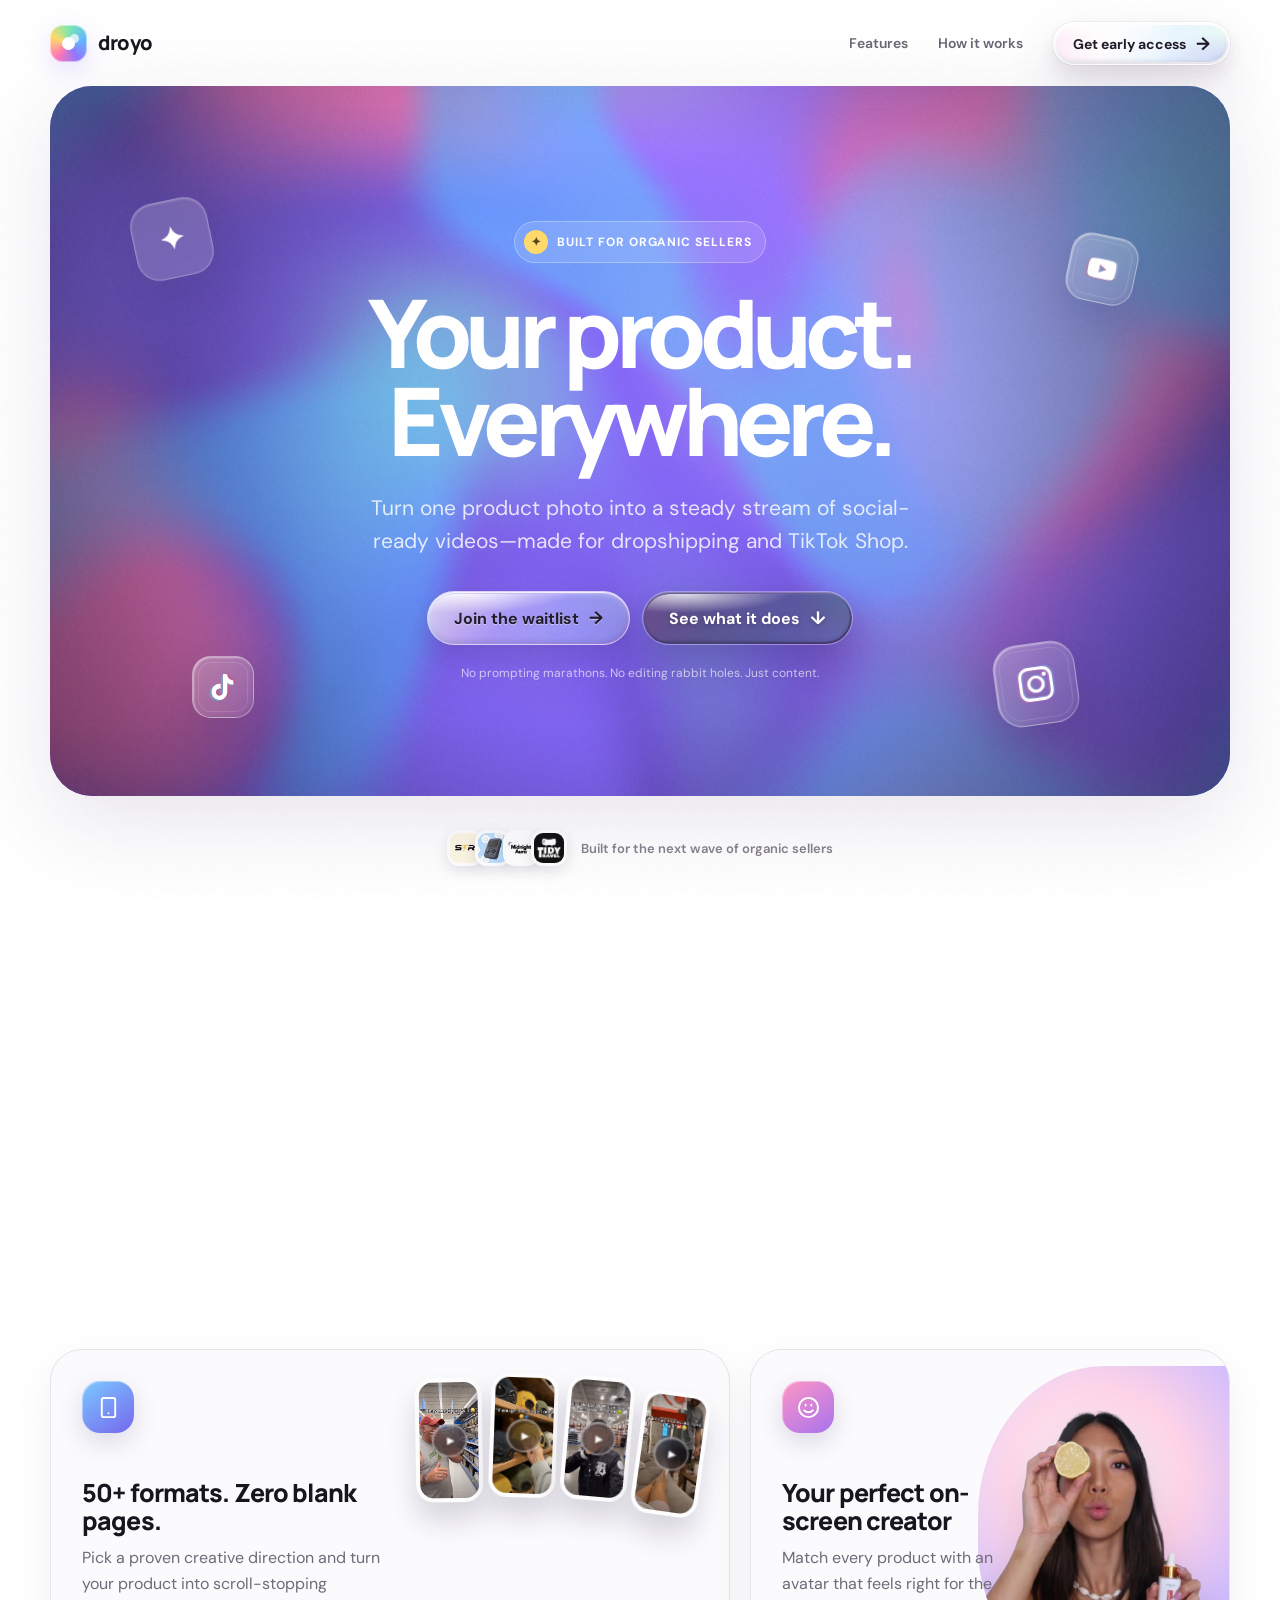
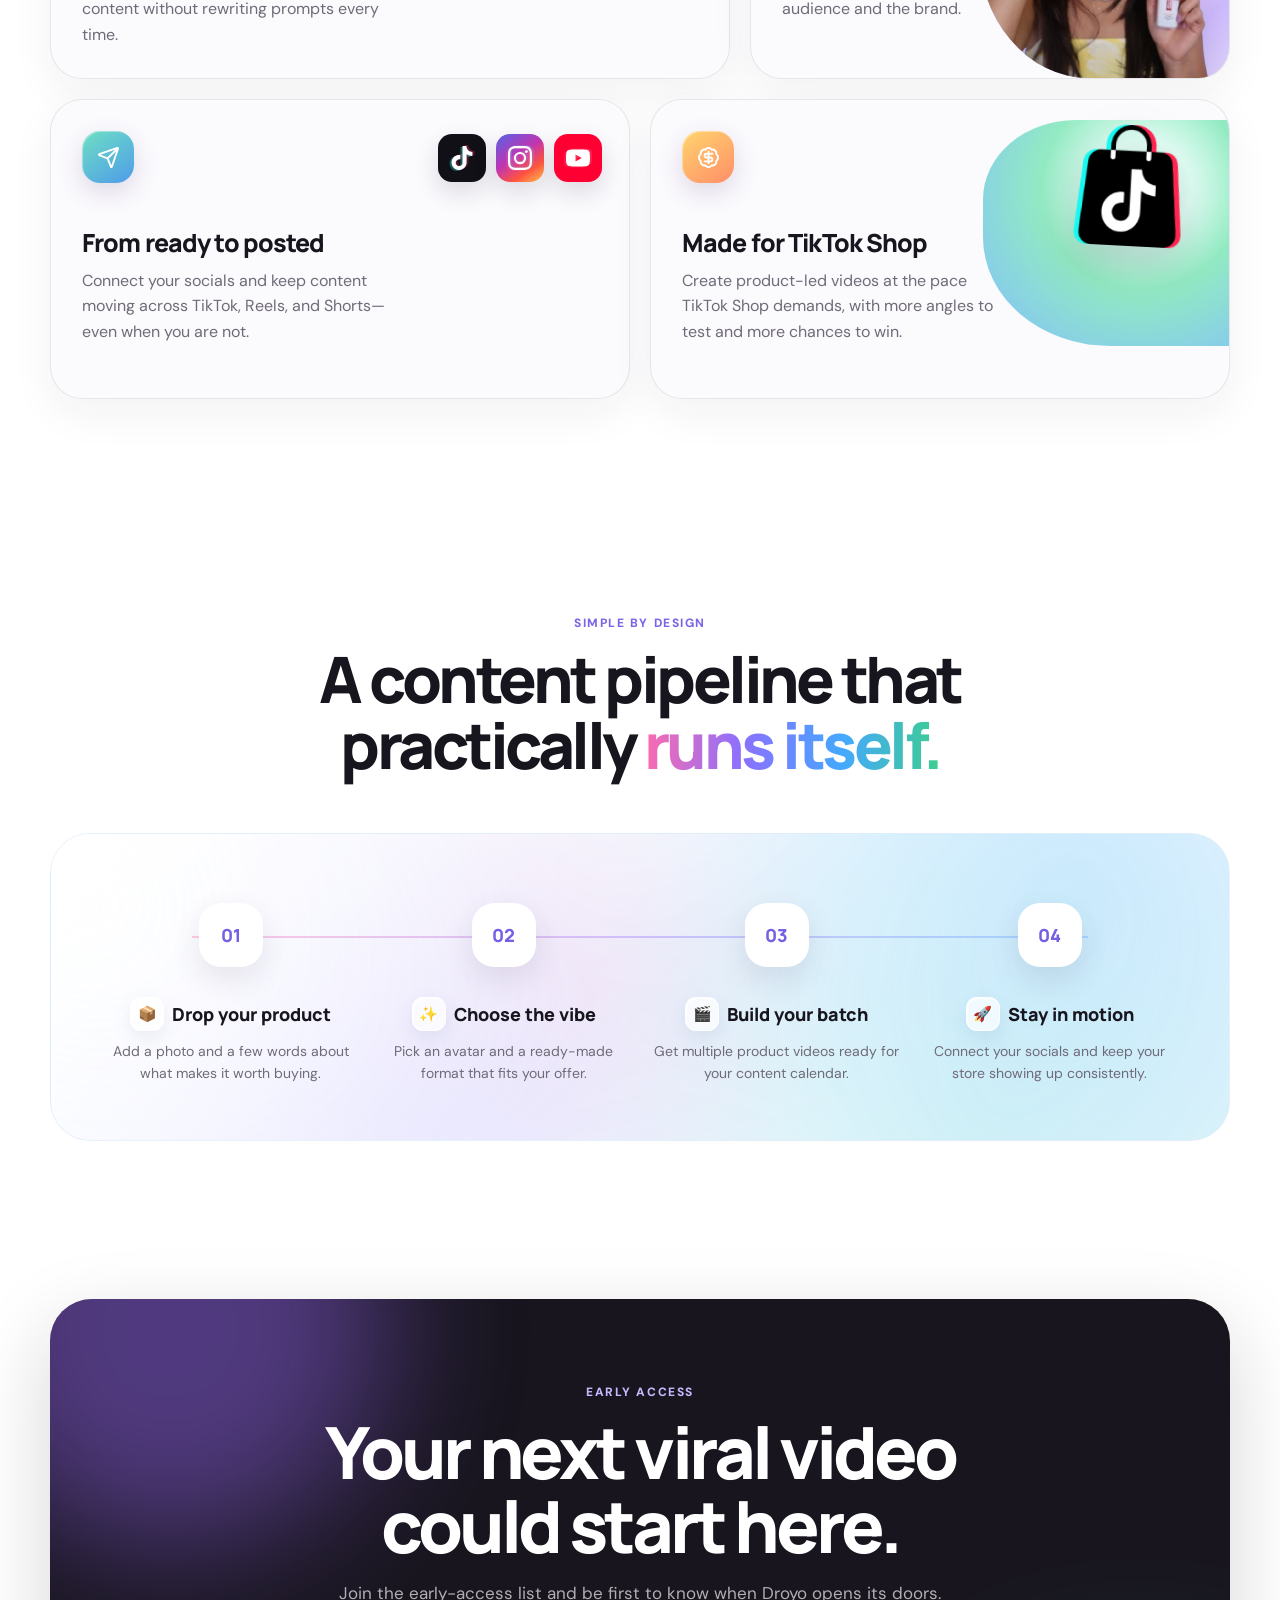
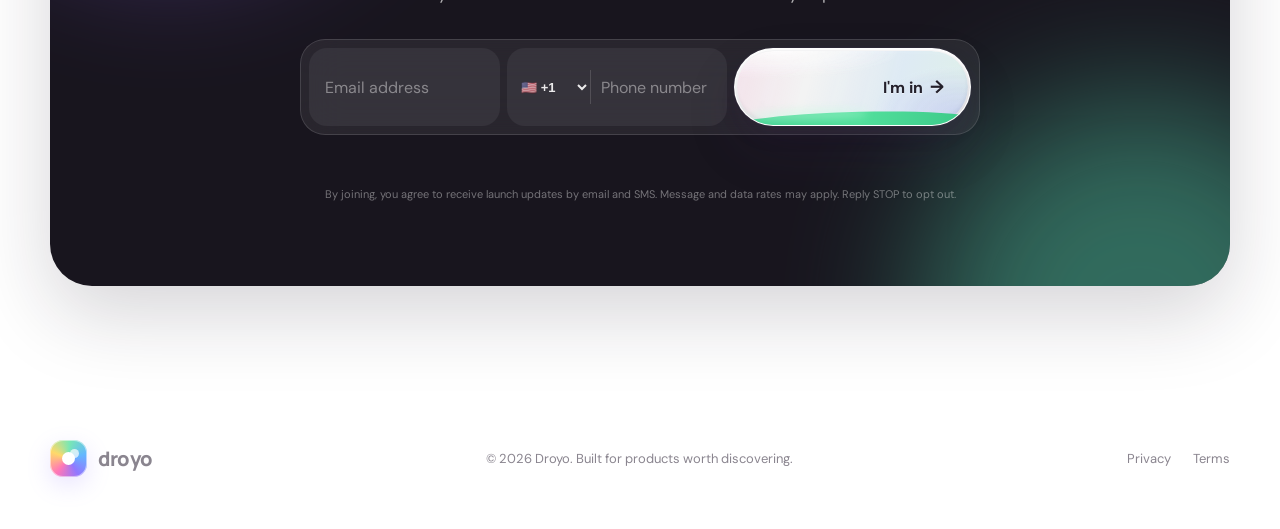
==== index.html @ 34dc93ac "Publish Droyo waitlist" ====
<!DOCTYPE html>
<html lang="en">
<head>
  <meta charset="UTF-8">
  <meta name="viewport" content="width=device-width, initial-scale=1.0">
  <meta name="description" content="Turn any product into scroll-stopping social videos and keep your content engine running on autopilot.">
  <meta name="robots" content="index, follow">
  <meta name="theme-color" content="#7567ed">
  <meta property="og:type" content="website">
  <meta property="og:title" content="Droyo — Product videos on autopilot">
  <meta property="og:description" content="Turn any product into scroll-stopping social videos and keep your content engine running on autopilot.">
  <meta property="og:url" content="https://droyo.app/">
  <meta name="twitter:card" content="summary">
  <meta name="twitter:title" content="Droyo — Product videos on autopilot">
  <meta name="twitter:description" content="Turn any product into scroll-stopping social videos and keep your content engine running on autopilot.">
  <title>Droyo — Product videos on autopilot</title>
  <link rel="canonical" href="https://droyo.app/">
  <link rel="icon" href="data:image/svg+xml,%3Csvg xmlns='http://www.w3.org/2000/svg' viewBox='0 0 64 64'%3E%3Cdefs%3E%3ClinearGradient id='g' x1='0' y1='1' x2='1' y2='0'%3E%3Cstop stop-color='%23ff77b7'/%3E%3Cstop offset='.5' stop-color='%239178ff'/%3E%3Cstop offset='1' stop-color='%2363b7ff'/%3E%3C/linearGradient%3E%3C/defs%3E%3Crect width='64' height='64' rx='20' fill='url(%23g)'/%3E%3Ccircle cx='32' cy='32' r='11' fill='white'/%3E%3C/svg%3E">
  <link rel="preconnect" href="https://fonts.googleapis.com">
  <link rel="preconnect" href="https://fonts.gstatic.com" crossorigin>
  <link href="https://fonts.googleapis.com/css2?family=DM+Sans:wght@400;500;600;700&family=Manrope:wght@500;600;700;800&display=swap" rel="stylesheet">
  <style>
    :root {
      --ink: #17151d;
      --muted: #6f6b78;
      --line: rgba(25, 20, 35, .09);
      --pink: #ff77b7;
      --purple: #9178ff;
      --blue: #63b7ff;
      --mint: #79e7b4;
      --yellow: #ffd96a;
      --radius: 32px;
      --shadow: 0 26px 80px rgba(72, 50, 106, .12);
    }

    * { box-sizing: border-box; }
    html { scroll-behavior: auto; }
    body {
      margin: 0;
      color: var(--ink);
      background: #fff;
      font-family: "DM Sans", sans-serif;
      overflow-x: hidden;
    }
    button, input { font: inherit; }
    a { color: inherit; text-decoration: none; }
    ::selection { background: #e3d9ff; color: #30264d; }
    .visually-hidden { position: absolute !important; width: 1px !important; height: 1px !important; padding: 0 !important; margin: -1px !important; overflow: hidden !important; clip: rect(0, 0, 0, 0) !important; white-space: nowrap !important; border: 0 !important; }

    .noise {
      position: fixed;
      inset: 0;
      z-index: 50;
      pointer-events: none;
      opacity: .025;
      background-image: url("data:image/svg+xml,%3Csvg viewBox='0 0 180 180' xmlns='http://www.w3.org/2000/svg'%3E%3Cfilter id='n'%3E%3CfeTurbulence type='fractalNoise' baseFrequency='.9' numOctaves='4' stitchTiles='stitch'/%3E%3C/filter%3E%3Crect width='100%25' height='100%25' filter='url(%23n)' opacity='.8'/%3E%3C/svg%3E");
    }
    .motion-blur { position: fixed; inset: 0; z-index: 49; pointer-events: none; opacity: 0; backdrop-filter: blur(0); -webkit-backdrop-filter: blur(0); transition: opacity .16s ease, backdrop-filter .16s ease, -webkit-backdrop-filter .16s ease; }
    body.is-scrolling .motion-blur { opacity: 1; backdrop-filter: blur(1.25px) saturate(1.025); -webkit-backdrop-filter: blur(1.25px) saturate(1.025); }
    .mobile-jump {
      position: fixed;
      z-index: 48;
      left: max(14px, env(safe-area-inset-left));
      bottom: max(14px, env(safe-area-inset-bottom));
      min-height: 47px;
      padding: 5px 7px 5px 13px;
      border: 1px solid rgba(255,255,255,.86);
      border-radius: 999px;
      display: none;
      align-items: center;
      gap: 9px;
      color: #27222f;
      background: linear-gradient(135deg, rgba(255,255,255,.92), rgba(235,242,255,.72));
      box-shadow: inset 1px 1px 2px rgba(255,255,255,.95), inset -1px -2px 3px rgba(90,67,125,.1), 0 12px 32px rgba(49,34,70,.2);
      backdrop-filter: blur(18px) saturate(170%);
      -webkit-backdrop-filter: blur(18px) saturate(170%);
      font-size: 12px;
      font-weight: 800;
      letter-spacing: -.01em;
      opacity: 1;
      transform: translateY(0) scale(1);
      transition: opacity .28s ease, transform .38s cubic-bezier(.2,.8,.2,1), box-shadow .28s ease;
    }
    .mobile-jump-icon { width: 35px; height: 35px; border-radius: 50%; display: grid; place-items: center; color: white; background: linear-gradient(145deg, #ff77b7, #9178ff 45%, #63b7ff 72%, #79e7b4); box-shadow: inset 1px 1px 1px rgba(255,255,255,.48), 0 5px 13px rgba(106,82,190,.26); font-size: 17px; }
    .mobile-jump:active { transform: translateY(1px) scale(.97); }
    .mobile-jump.is-hidden { opacity: 0; transform: translateY(12px) scale(.94); pointer-events: none; }

    .shell { width: min(1180px, calc(100% - 40px)); margin: 0 auto; }
    .nav {
      height: 86px;
      display: flex;
      align-items: center;
      justify-content: space-between;
      gap: 24px;
    }
    .brand { display: flex; align-items: center; gap: 11px; font: 800 20px/1 "Manrope", sans-serif; letter-spacing: -.04em; }
    .brand-mark {
      width: 37px; height: 37px; border-radius: 13px;
      display: grid; place-items: center;
      background: conic-gradient(from 220deg, var(--pink), var(--yellow), var(--mint), var(--blue), var(--purple), var(--pink));
      box-shadow: inset 0 0 0 1px rgba(255,255,255,.5), 0 8px 24px rgba(145,120,255,.2);
    }
    .brand-mark::after { content: ""; width: 13px; height: 13px; border-radius: 50%; background: #fff; box-shadow: 6px -5px 0 -2px rgba(255,255,255,.7); }
    .nav-links { display: flex; gap: 30px; align-items: center; color: #6b6674; font-size: 14px; font-weight: 600; }
    .nav-links a { transition: color .2s ease; }
    .nav-links a:hover { color: var(--ink); }

    .liquid-btn {
      --glass-fill: rgba(255,255,255,.24);
      --glass-top: rgba(255,255,255,.72);
      --glass-bottom: rgba(255,255,255,.12);
      --glass-ink: #211c2a;
      --x: 50%;
      --y: 50%;
      --glass-lift: 0px;
      --glass-scale: 1;
      position: relative;
      isolation: isolate;
      min-height: 54px;
      padding: 0 26px;
      border: 1px solid rgba(255,255,255,.7);
      border-radius: 999px;
      display: inline-flex;
      justify-content: center;
      align-items: center;
      gap: 10px;
      color: var(--glass-ink);
      background:
        linear-gradient(135deg, var(--glass-top), var(--glass-fill) 42%, var(--glass-bottom)),
        rgba(255,255,255,.12);
      background-clip: padding-box;
      backdrop-filter: blur(24px) saturate(185%) brightness(1.08) contrast(1.02);
      -webkit-backdrop-filter: blur(24px) saturate(185%) brightness(1.08) contrast(1.02);
      font-weight: 700;
      cursor: pointer;
      overflow: hidden;
      contain: paint;
      transform: translate3d(0, var(--glass-lift), 0) scale(var(--glass-scale));
      text-shadow: 0 1px 0 rgba(255,255,255,.45);
      box-shadow: 0 1px 1px rgba(255,255,255,.92) inset, 1px 3px 5px rgba(255,255,255,.32) inset, -1px -3px 5px rgba(41,27,65,.13) inset, 0 0 0 1px rgba(117,91,158,.08), 0 9px 20px rgba(45,30,69,.1), 0 24px 54px rgba(63,42,91,.13);
      transition: box-shadow .32s ease, border-color .32s ease, color .32s ease, background-color .32s ease;
      will-change: transform;
    }
    .liquid-btn::before {
      content: "";
      position: absolute; inset: 2px;
      z-index: -1;
      border-radius: inherit;
      background:
        radial-gradient(100% 75% at 18% 0%, rgba(255,255,255,.88), transparent 52%),
        radial-gradient(60% 110% at 96% 88%, rgba(130,112,255,.24), transparent 62%),
        linear-gradient(105deg, rgba(255,112,183,.13), transparent 31%, rgba(100,190,255,.15) 68%, rgba(104,231,177,.15));
      filter: none;
      opacity: .92;
      -webkit-mask-image: radial-gradient(145% 120% at 50% 42%, #000 0 58%, rgba(0,0,0,.68) 75%, rgba(0,0,0,.18) 100%);
      mask-image: radial-gradient(145% 120% at 50% 42%, #000 0 58%, rgba(0,0,0,.68) 75%, rgba(0,0,0,.18) 100%);
    }
    .liquid-btn::after {
      content: "";
      position: absolute; top: -90%; left: -35%; width: 42%; height: 280%;
      z-index: 0;
      pointer-events: none;
      background: linear-gradient(90deg, transparent, rgba(255,255,255,.92), rgba(255,255,255,.28), transparent);
      transform: rotate(20deg) translateX(-180%);
      transition: transform .75s ease;
      filter: blur(.35px);
      mix-blend-mode: screen;
    }
    .glass-light {
      position: absolute;
      z-index: 1;
      left: var(--x);
      top: var(--y);
      width: 112px;
      height: 76px;
      border-radius: 50%;
      pointer-events: none;
      opacity: 0;
      transform: translate(-50%, -50%);
      background: radial-gradient(ellipse, rgba(255,255,255,.72) 0%, rgba(137,214,255,.25) 35%, rgba(183,147,255,.12) 56%, transparent 76%);
      filter: blur(2px);
      mix-blend-mode: screen;
      transition: opacity .34s ease, left .12s ease-out, top .12s ease-out;
      will-change: opacity, left, top;
    }
    .liquid-btn.is-light-active .glass-light { opacity: .78; }
    .liquid-btn.dark.is-light-active .glass-light { opacity: .56; }
    .btn-content { position: relative; z-index: 3; display: inline-flex; align-items: center; gap: 10px; }
    .liquid-btn:hover { border-color: rgba(255,255,255,.92); box-shadow: 0 1px 2px rgba(255,255,255,.98) inset, 2px 4px 5px rgba(255,255,255,.42) inset, -2px -4px 6px rgba(52,35,77,.14) inset, 0 0 0 1px rgba(255,255,255,.3), 0 13px 27px rgba(45,30,69,.14), 0 28px 60px rgba(63,42,91,.18); }
    .liquid-btn:hover::after { transform: rotate(20deg) translateX(430%); }
    .liquid-btn:active { box-shadow: 0 1px 2px rgba(45,30,69,.14), inset 0 4px 11px rgba(45,30,69,.18), inset 0 -1px 2px rgba(255,255,255,.68); }
    .liquid-btn:focus-visible { outline: 3px solid rgba(103,107,255,.35); outline-offset: 3px; }
    .liquid-btn.dark { --glass-fill: rgba(26,20,36,.42); --glass-top: rgba(39,30,52,.55); --glass-bottom: rgba(14,10,21,.4); --glass-ink: #fff; border-color: rgba(255,255,255,.3); text-shadow: 0 1px 5px rgba(0,0,0,.28); box-shadow: 0 1px 1px rgba(255,255,255,.24) inset, 1px 2px 2px rgba(255,255,255,.12) inset, -2px -3px 3px rgba(0,0,0,.23) inset, 0 16px 38px rgba(24,18,32,.22); }
    .liquid-btn.small { min-height: 43px; padding: 0 19px; font-size: 14px; }
    .arrow { font-size: 18px; transition: transform .25s ease; }
    .liquid-btn:hover .arrow { transform: translateX(3px); }

    @supports not ((backdrop-filter: blur(1px)) or (-webkit-backdrop-filter: blur(1px))) {
      .liquid-btn { background: linear-gradient(135deg, rgba(255,255,255,.98), rgba(231,239,255,.94) 55%, rgba(225,250,243,.92)); border-color: rgba(126,116,158,.24); }
      .liquid-btn.dark { background: linear-gradient(135deg, #332b40, #201b29); border-color: rgba(255,255,255,.28); }
      .liquid-btn::before { opacity: .48; filter: none; }
      .signup-form { background: rgba(48,43,56,.96); }
    }

    .hero {
      position: relative;
      min-height: 710px;
      border-radius: 42px;
      overflow: hidden;
      box-shadow: var(--shadow);
      background:
        radial-gradient(circle at 18% 24%, rgba(255,117,186,.92), transparent 35%),
        radial-gradient(circle at 78% 22%, rgba(82,190,255,.92), transparent 38%),
        radial-gradient(circle at 76% 82%, rgba(89,225,175,.72), transparent 34%),
        radial-gradient(circle at 28% 80%, rgba(174,116,255,.88), transparent 38%),
        linear-gradient(135deg, #705fe7 0%, #8b72ff 48%, #457fd7 100%);
      background-size: 145% 145%, 150% 150%, 155% 155%, 145% 145%, 100% 100%;
      animation: hero-fallback-drift 18s ease-in-out infinite alternate;
      display: grid;
      place-items: center;
      text-align: center;
      color: white;
      padding: 90px 24px 70px;
    }
    #gradient-canvas { position: absolute; inset: 0; width: 100%; height: 100%; opacity: 0; transition: opacity .32s ease; }
    #gradient-canvas.is-ready { opacity: 1; }
    @keyframes hero-fallback-drift {
      from { background-position: 0% 0%, 100% 0%, 100% 100%, 0% 100%, 50% 50%; }
      to { background-position: 9% 7%, 91% 10%, 92% 90%, 8% 92%, 50% 50%; }
    }
    .hero::before { content: ""; position: absolute; inset: 0; background: linear-gradient(180deg, rgba(255,255,255,.04), rgba(41,22,70,.1)); z-index: 1; }
    .hero-content { position: relative; z-index: 2; max-width: 870px; }
    .eyebrow {
      display: inline-flex; align-items: center; gap: 9px;
      margin-bottom: 25px; padding: 8px 13px 8px 9px;
      border: 1px solid rgba(255,255,255,.3); border-radius: 999px;
      background: rgba(255,255,255,.12); backdrop-filter: blur(15px);
      font-size: 12px; font-weight: 700; letter-spacing: .08em; text-transform: uppercase;
    }
    .eyebrow-dot { width: 24px; height: 24px; border-radius: 50%; display: grid; place-items: center; color: #57461c; background: var(--yellow); font-size: 12px; }
    h1 { margin: 0; font: 800 clamp(55px, 7.4vw, 100px)/.93 "Manrope", sans-serif; letter-spacing: -.07em; text-wrap: balance; }
    .hero-copy { max-width: 640px; margin: 28px auto 34px; color: rgba(255,255,255,.82); font-size: clamp(17px, 2vw, 21px); line-height: 1.55; text-wrap: balance; }
    .hero-actions { display: flex; justify-content: center; gap: 12px; flex-wrap: wrap; }
    .tiny-proof { margin-top: 20px; font-size: 12px; color: rgba(255,255,255,.65); }
    .bubble { position: absolute; z-index: 2; display: grid; place-items: center; border-radius: 30%; background: rgba(255,255,255,.16); border: 1px solid rgba(255,255,255,.26); backdrop-filter: blur(12px); box-shadow: inset 0 1px 2px rgba(255,255,255,.25), 0 20px 40px rgba(50,30,90,.12); font-weight: 800; }
    .bubble.social-bubble { background: linear-gradient(145deg, rgba(255,255,255,.25), rgba(255,255,255,.1)); border-color: rgba(255,255,255,.38); box-shadow: inset 1px 1px 2px rgba(255,255,255,.5), inset -1px -1px 2px rgba(58,35,88,.13), 0 20px 42px rgba(50,30,90,.14); }
    .bubble.social-bubble::after { content: ""; position: absolute; inset: 5px; border-radius: 25%; border: 1px solid rgba(255,255,255,.13); pointer-events: none; }
    .social-logo { width: 43%; height: 43%; display: block; object-fit: contain; filter: brightness(0) invert(1) drop-shadow(0 2px 6px rgba(54,33,82,.18)); }
    .youtube .social-logo { filter: brightness(0) invert(1) drop-shadow(-2px 1px 0 rgba(255,83,109,.3)) drop-shadow(2px -1px 0 rgba(255,255,255,.14)); }
    .instagram .social-logo { filter: brightness(0) invert(1) drop-shadow(-2px 1px 0 rgba(255,108,184,.24)) drop-shadow(2px -1px 0 rgba(112,201,255,.22)); }
    .tiktok .social-logo { filter: brightness(0) invert(1) drop-shadow(-2px 1px 0 rgba(40,240,235,.34)) drop-shadow(2px -1px 0 rgba(255,51,102,.32)); }
    .b1 { width: 78px; height: 78px; left: 7%; top: 16%; transform: rotate(-12deg); font-size: 31px; }
    .b2 { width: 68px; height: 68px; right: 8%; top: 21%; transform: rotate(12deg); font-size: 26px; }
    .b3 { width: 82px; height: 82px; right: 13%; bottom: 10%; transform: rotate(-8deg); font-size: 27px; }
    .b4 { width: 62px; height: 62px; left: 12%; bottom: 11%; border-radius: 30%; font-size: 20px; }

    .trust { display: flex; justify-content: center; align-items: center; gap: 14px; padding: 34px 0 12px; color: #86818c; font-size: 13px; font-weight: 600; }
    .avatars { display: flex; align-items: center; }
    .avatar { width: 36px; height: 36px; margin-left: -8px; border: 3px solid white; border-radius: 12px; display: block; object-fit: cover; background: white; box-shadow: 0 5px 14px rgba(40,30,55,.13); transition: transform .3s cubic-bezier(.2,.8,.2,1), z-index .3s ease; }
    .avatar:first-child { margin-left: 0; }
    .avatar:hover { position: relative; z-index: 2; transform: translateY(-2px) scale(1.06); }

    section { padding: 108px 0; }
    .section-head { max-width: 760px; margin: 0 auto 55px; text-align: center; }
    .kicker { margin-bottom: 15px; color: #7c64e9; font-size: 12px; font-weight: 800; letter-spacing: .13em; text-transform: uppercase; }
    h2 { margin: 0; font: 800 clamp(38px, 5vw, 65px)/1.03 "Manrope", sans-serif; letter-spacing: -.055em; text-wrap: balance; }
    .section-head p { margin: 20px auto 0; color: var(--muted); font-size: 18px; line-height: 1.65; max-width: 640px; }
    .rainbow-word { background: linear-gradient(90deg, #fb6cae, #8b70ff, #45a8ff, #3dcd91); -webkit-background-clip: text; background-clip: text; color: transparent; }

    .feature-grid { display: grid; grid-template-columns: repeat(12, 1fr); gap: 20px; }
    .card {
      --mag-x: 0px;
      --mag-y: 0px;
      --glow-x: 50%;
      --glow-y: 50%;
      position: relative;
      min-height: 330px;
      padding: 31px;
      border: 1px solid var(--line);
      border-radius: var(--radius);
      overflow: hidden;
      background: #fbfafd;
      box-shadow: 0 14px 44px rgba(46,34,62,.06);
      transform: translate3d(var(--mag-x), var(--mag-y), 0);
      transition: box-shadow .45s ease, filter .45s ease;
      will-change: transform;
    }
    .card::after { content: ""; position: absolute; inset: 0; pointer-events: none; border-radius: inherit; opacity: 0; background: radial-gradient(240px circle at var(--glow-x) var(--glow-y), rgba(255,255,255,.62), transparent 68%); transition: opacity .4s ease; }
    .card:hover { box-shadow: 0 24px 60px rgba(46,34,62,.11); filter: brightness(1.025); }
    .card:hover::after { opacity: .38; }
    .card.wide { grid-column: span 7; }
    .card.narrow { grid-column: span 5; }
    .card.half { grid-column: span 6; min-height: 300px; }
    .icon-orb { width: 52px; height: 52px; margin-bottom: 46px; border-radius: 18px; display: grid; place-items: center; background: linear-gradient(145deg, var(--orb-a, #a78bfa), var(--orb-b, #6d5ce8)); box-shadow: 0 9px 24px rgba(76,57,119,.17), inset 1px 1px 1px rgba(255,255,255,.42); }
    .feature-icon { width: 23px; height: 23px; display: block; background: #fff; -webkit-mask: var(--icon) center/contain no-repeat; mask: var(--icon) center/contain no-repeat; filter: drop-shadow(0 2px 4px rgba(38,25,62,.16)); }
    .icon-phone { --icon: url('./assets/icons/smartphone.svg'); }
    .icon-smile { --icon: url('./assets/icons/smile.svg'); }
    .icon-send { --icon: url('./assets/icons/send.svg'); }
    .icon-money { --icon: url('./assets/icons/badge-dollar-sign.svg'); }
    .orb-blue { --orb-a: #7cc9ff; --orb-b: #7567ed; }
    .orb-pink { --orb-a: #ff95c4; --orb-b: #a873ef; }
    .orb-mint { --orb-a: #6edfc3; --orb-b: #4e9ce9; }
    .orb-gold { --orb-a: #ffd56d; --orb-b: #ff8e68; }
    .card h3 { position: relative; z-index: 2; margin: 0 0 11px; font: 800 25px/1.1 "Manrope", sans-serif; letter-spacing: -.035em; }
    .card p { position: relative; z-index: 2; max-width: 410px; margin: 0; color: var(--muted); line-height: 1.6; }
    .card.wide h3, .card.wide p { max-width: 49%; }
    .card.narrow h3, .card.narrow p { max-width: 53%; }
    .card.half h3, .card.half p { max-width: 62%; }
    .card-art { position: absolute; right: -20px; top: 20px; width: 46%; height: 76%; border-radius: 35% 0 0 48%; filter: blur(0); opacity: .8; }
    .art-pink { background: radial-gradient(circle at 35% 35%, #fff 0 5%, #ffd6e8 6% 20%, #ff82bc 45%, #9e7cff 100%); }
    .art-mint { background: radial-gradient(circle at 60% 30%, #fff 0 4%, #d9fff1 5% 22%, #79e7b4 45%, #62afff 100%); }
    .mini-videos { position: absolute; right: 24px; top: 24px; display: flex; gap: 7px; transform: rotate(4deg); z-index: 1; }
    .mini-video { width: 67px; height: 124px; border: 4px solid rgba(255,255,255,.9); border-radius: 18px; background: #ebe8f1; box-shadow: 0 18px 28px rgba(42,28,65,.17); position: relative; overflow: hidden; transition: transform .45s cubic-bezier(.16,1,.3,1); }
    .mini-video:nth-child(1) { transform: translateY(12px) rotate(-5deg); }
    .mini-video:nth-child(2) { transform: translateY(2px) rotate(-2deg); }
    .mini-video:nth-child(3) { transform: translateY(0) rotate(1deg); }
    .mini-video:nth-child(4) { transform: translateY(10px) rotate(4deg); }
    .mini-video img { width: 100%; height: 100%; display: block; object-fit: cover; }
    .mini-video::after { content: "▶"; position: absolute; left: 50%; top: 50%; width: 31px; height: 31px; border: 1px solid rgba(255,255,255,.7); border-radius: 50%; display: grid; place-items: center; color: white; background: rgba(18,15,25,.32); backdrop-filter: blur(8px); transform: translate(-50%,-50%); font-size: 10px; padding-left: 2px; box-shadow: 0 6px 16px rgba(17,13,25,.22), inset 1px 1px 1px rgba(255,255,255,.35); text-shadow: 0 1px 5px rgba(0,0,0,.3); }
    .creator-portrait { position: absolute; z-index: 1; right: -12px; top: 16px; width: 55%; height: calc(100% - 16px); overflow: hidden; border-radius: 48% 0 0 42%; background: radial-gradient(circle at 45% 36%, rgba(255,255,255,.97), rgba(255,199,224,.76) 36%, rgba(161,125,255,.5) 72%, rgba(161,125,255,.28)); }
    .creator-portrait::after { content: ""; position: absolute; inset: 0; pointer-events: none; background: linear-gradient(115deg, rgba(255,255,255,.24), transparent 38%); }
    .creator-cutout { position: absolute; right: -2%; bottom: -4%; width: 108%; height: 113%; object-fit: cover; object-position: center 18%; filter: drop-shadow(0 15px 20px rgba(49,31,72,.16)); }
    .social-row { position: absolute; right: 27px; top: 34px; display: flex; gap: 10px; z-index: 2; }
    .social { width: 48px; height: 48px; display: grid; place-items: center; overflow: hidden; border: 0; border-radius: 14px; box-shadow: 0 10px 24px rgba(37,29,51,.14); }
    .social.youtube { background: #ff0033; }
    .social.instagram { background: linear-gradient(145deg, #5563e8, #c135b1 45%, #ff5340 73%, #ffc34e); }
    .social.tiktok { background: #111016; }
    .social .social-logo { width: 48%; height: 48%; }
    .tiktok-shop-art { position: absolute; z-index: 1; right: 39px; top: 25px; width: 121px; height: 121px; object-fit: contain; transform: rotate(3deg); filter: drop-shadow(0 18px 22px rgba(32,22,45,.18)); }

    .process-wrap { position: relative; padding: 55px; border: 1px solid rgba(117,170,216,.15); border-radius: 40px; background: linear-gradient(145deg, #fff 4%, #f3faff 52%, #eef8ff 100%); overflow: hidden; isolation: isolate; }
    .process-wrap::before { content: ""; position: absolute; z-index: -1; inset: -34%; background: radial-gradient(circle at 22% 34%, rgba(255,255,255,.96), transparent 30%), radial-gradient(circle at 72% 30%, rgba(113,194,255,.34), transparent 32%), radial-gradient(circle at 68% 78%, rgba(105,229,198,.22), transparent 30%), radial-gradient(circle at 37% 73%, rgba(173,139,255,.23), transparent 31%), radial-gradient(circle at 48% 48%, rgba(255,149,198,.16), transparent 26%); filter: blur(27px); opacity: .78; animation: timeline-drift 16s cubic-bezier(.45,0,.55,1) infinite alternate; will-change: transform; }
    .process-line { position: absolute; left: 12%; right: 12%; top: 102px; height: 2px; background: linear-gradient(90deg, var(--pink), var(--purple), var(--blue), var(--mint), var(--pink)); background-size: 220% 100%; opacity: .38; animation: timeline-line 8s linear infinite; }
    @keyframes timeline-drift { 0% { transform: translate3d(-2.5%,-1.5%,0) scale(1); } 50% { transform: translate3d(2%,2.5%,0) scale(1.035); } 100% { transform: translate3d(3.5%,-2%,0) scale(1.015); } }
    @keyframes timeline-line { to { background-position: -220% 0; } }
    .steps { position: relative; display: grid; grid-template-columns: repeat(4, 1fr); gap: 24px; }
    .step { text-align: center; }
    .step-no { width: 64px; height: 64px; margin: 14px auto 30px; border-radius: 22px; display: grid; place-items: center; background: white; box-shadow: 0 12px 30px rgba(55,42,78,.11); color: #765fe4; font: 800 18px "Manrope", sans-serif; }
    .step-title { display: flex; align-items: center; justify-content: center; gap: 8px; margin: 0 0 10px; }
    .step-icon { width: 34px; height: 34px; flex: 0 0 auto; display: grid; place-items: center; border: 1px solid rgba(255,255,255,.8); border-radius: 11px; background: rgba(255,255,255,.72); box-shadow: 0 7px 18px rgba(69,102,135,.1), inset 1px 1px 1px rgba(255,255,255,.9); font-size: 15px; backdrop-filter: blur(8px); }
    .step h3 { margin: 0; font: 800 18px "Manrope", sans-serif; }
    .step p { margin: 0; color: var(--muted); font-size: 14px; line-height: 1.55; }

    .signup-section { padding-top: 50px; }
    .signup-card { position: relative; overflow: hidden; border-radius: 42px; padding: 85px 26px; text-align: center; background: #18151e; color: white; box-shadow: 0 28px 80px rgba(28,21,40,.18); }
    .signup-glow { position: absolute; width: 440px; height: 440px; border-radius: 50%; filter: blur(70px); opacity: .43; }
    .signup-glow.one { background: #9d6cff; left: -100px; top: -190px; }
    .signup-glow.two { background: #55ddb1; right: -130px; bottom: -250px; }
    .signup-inner { position: relative; z-index: 2; max-width: 710px; margin: 0 auto; }
    .signup-card h2 { font-size: clamp(42px, 6vw, 72px); }
    .signup-card p { color: rgba(255,255,255,.66); font-size: 17px; line-height: 1.6; }
    .signup-form { max-width: 680px; margin: 32px auto 0; padding: 8px; border: 1px solid rgba(255,255,255,.13); border-radius: 25px; display: grid; grid-template-columns: 1fr 1.15fr auto; gap: 7px; background: rgba(255,255,255,.075); backdrop-filter: blur(20px); }
    .signup-form input { min-width: 0; min-height: 54px; padding: 0 16px; border: 0; outline: 0; border-radius: 18px; color: white; background: rgba(255,255,255,.06); }
    .signup-form input::placeholder { color: rgba(255,255,255,.42); }
    .signup-form input:focus { background: rgba(255,255,255,.11); box-shadow: inset 0 0 0 1px rgba(255,255,255,.24); }
    .phone-field { min-width: 0; min-height: 54px; display: flex; align-items: center; border-radius: 18px; background: rgba(255,255,255,.06); transition: background .2s ease, box-shadow .2s ease; }
    .phone-field:focus-within { background: rgba(255,255,255,.11); box-shadow: inset 0 0 0 1px rgba(255,255,255,.24); }
    .phone-field select { width: 84px; height: 34px; flex: 0 0 auto; padding: 0 8px 0 10px; border: 0; border-right: 1px solid rgba(255,255,255,.14); outline: 0; color: rgba(255,255,255,.9); background: transparent; cursor: pointer; font-size: 13px; font-weight: 700; }
    .phone-field select option { color: #201b28; background: #fff; }
    .phone-field input { width: 100%; padding-left: 10px; background: transparent; box-shadow: none; }
    .phone-field input:focus { background: transparent; box-shadow: none; }
    .send-button { min-width: 116px; color: #24202b; background: rgba(255,255,255,.94); border-color: rgba(255,255,255,.96); transition: color .35s ease, background .45s ease, border-color .45s ease, box-shadow .45s ease, transform .3s cubic-bezier(.2,.8,.2,1); }
    .send-button:not(.is-sending):not(.is-success) { animation: send-button-nudge 6.8s ease-in-out infinite; }
    .send-button > span:not(.liquid-fill) { position: relative; z-index: 3; }
    .send-button > .glass-light { position: absolute; z-index: 2; }
    .send-label, .send-success { display: inline-flex; align-items: center; gap: 7px; transition: opacity .2s ease, transform .28s ease; }
    .send-success { position: absolute !important; left: 50%; top: 50%; opacity: 0; transform: translate(-50%,-35%) scale(.88); white-space: nowrap; color: #fff; }
    .send-envelope { position: absolute !important; z-index: 4 !important; left: 15px; top: 50%; opacity: 0; color: #fff; font-size: 17px; transform: translateY(-50%) rotate(-8deg); }
    .liquid-fill { position: absolute; z-index: 1; left: -12%; right: -12%; bottom: -115%; height: 132%; border-radius: 48% 52% 0 0 / 16% 18% 0 0; background: linear-gradient(110deg, #36c989, #52df9c 48%, #2ebd7e); transform: rotate(-2deg); transition: bottom .72s cubic-bezier(.2,.78,.18,1), border-radius .72s ease; }
    .send-button:not(.is-sending):not(.is-success) .liquid-fill { animation: liquid-idle 3.4s ease-in-out infinite alternate; }
    .liquid-fill::before { content: ""; position: absolute; left: 14%; top: -4px; width: 42%; height: 11px; border-radius: 50%; background: rgba(196,255,226,.68); filter: blur(4px); opacity: .62; animation: liquid-glint 3.9s ease-in-out infinite alternate; }
    .send-button.is-sending .liquid-fill, .send-button.is-success .liquid-fill { bottom: -10%; border-radius: 22% 22% 0 0 / 8% 8% 0 0; }
    .send-button.is-sending .liquid-fill::before, .send-button.is-success .liquid-fill::before { animation: none; opacity: 0; }
    .send-button.is-sending .send-label, .send-button.is-success .send-label { opacity: 0; transform: translateY(-8px); }
    .send-button.is-sending .send-envelope { animation: envelope-flight .78s cubic-bezier(.2,.8,.2,1) forwards; }
    .send-button.is-success { color: #fff; background: #35c887; border-color: rgba(155,255,207,.8); box-shadow: 0 12px 30px rgba(50,205,139,.26), inset 1px 1px 2px rgba(255,255,255,.45), inset -2px -2px 3px rgba(14,103,68,.16); }
    .send-button.is-success .send-success { opacity: 1; transform: translate(-50%,-50%) scale(1); }
    @keyframes send-button-nudge { 0%, 72%, 100% { translate: 0 0; rotate: 0deg; } 74% { translate: -1px 0; rotate: -.28deg; } 76% { translate: 1.2px 0; rotate: .32deg; } 78% { translate: -.6px 0; rotate: -.14deg; } 80% { translate: 0 0; rotate: 0deg; } }
    @keyframes liquid-idle { 0% { bottom: -116%; border-radius: 44% 56% 0 0 / 13% 20% 0 0; transform: translateX(-1.8%) rotate(-2.4deg) scaleX(1.015); } 50% { bottom: -113.5%; border-radius: 57% 43% 0 0 / 21% 12% 0 0; transform: translateX(1.2%) rotate(-.8deg) scaleX(.99); } 100% { bottom: -115%; border-radius: 49% 51% 0 0 / 15% 19% 0 0; transform: translateX(2.1%) rotate(1.5deg) scaleX(1.02); } }
    @keyframes liquid-glint { from { left: 12%; transform: scaleX(.72); opacity: .38; } to { left: 48%; transform: scaleX(1.08); opacity: .7; } }
    @keyframes envelope-flight { 0% { left: 15px; opacity: 0; transform: translateY(-50%) rotate(-12deg) scale(.75); } 18% { opacity: 1; } 72% { opacity: 1; transform: translate(76px,-72%) rotate(8deg) scale(1); } 100% { left: calc(100% - 20px); opacity: 0; transform: translate(-50%,-115%) rotate(16deg) scale(.76); } }
    .form-note { margin-top: 14px; color: rgba(255,255,255,.4); font-size: 11px; }
    .form-message { min-height: 24px; margin-top: 14px; color: #a3f2ce; font-weight: 700; }
    .form-trap { position: absolute !important; left: -10000px !important; width: 1px !important; height: 1px !important; overflow: hidden !important; }
    .send-button:disabled { cursor: wait; }
    .signup-kicker { color: #c7b9ff; }
    .svg-defs { position: absolute; }

    footer { padding: 46px 0 52px; display: flex; justify-content: space-between; align-items: center; gap: 20px; color: #8a858f; font-size: 13px; }
    .footer-links { display: flex; gap: 22px; }

    [data-reveal] { opacity: 0; transform: translateY(28px); }

    @media (max-width: 820px) {
      .nav-links a:not(.nav-cta) { display: none; }
      .hero { min-height: clamp(590px, calc(100svh - 94px), 650px); border-radius: 32px; padding: 82px 24px 68px; }
      .hero-content { width: min(100%, 680px); }
      .bubble { opacity: .58; }
      .b1 { left: 2%; top: 12%; } .b2 { right: 2%; top: 15%; } .b3 { right: 3%; bottom: 7%; } .b4 { left: 3%; bottom: 7%; }
      .card.wide, .card.narrow, .card.half { grid-column: span 12; }
      .process-wrap { padding: 36px 24px; }
      .process-line { display: none; }
      .steps { grid-template-columns: 1fr 1fr; gap: 42px 16px; }
      .signup-form { grid-template-columns: 1fr; }
      footer { flex-direction: column; text-align: center; }
    }
    @media (max-width: 620px) {
      .mobile-jump { display: inline-flex; }
      .steps { grid-template-columns: 1fr; gap: 30px; }
      .step { max-width: none; display: grid; grid-template-columns: 52px minmax(0, 1fr); column-gap: 14px; text-align: left; }
      .step-no { grid-row: 1 / span 2; width: 52px; height: 52px; margin: 0; border-radius: 17px; font-size: 15px; }
      .step-title { justify-content: flex-start; margin: 0 0 7px; }
      .step p { grid-column: 2; }
    }
    @media (max-width: 520px) {
      .shell { width: min(100% - 22px, 1180px); }
      .nav { height: 72px; }
      .hero { min-height: clamp(570px, calc(100svh - 84px), 640px); padding: 82px 20px 56px; border-radius: 29px; }
      .hero-content { width: 100%; }
      .eyebrow { margin-bottom: 18px; font-size: 11px; }
      h1 { font-size: clamp(43px, 13vw, 52px); line-height: .96; }
      .hero-copy { margin: 25px auto 28px; font-size: 16px; line-height: 1.48; }
      .hero-actions { width: 100%; flex-direction: column; align-items: center; gap: 10px; }
      .hero-actions .liquid-btn { width: min(100%, 220px); min-height: 52px; }
      .tiny-proof { max-width: 270px; margin: 18px auto 0; line-height: 1.35; }
      .bubble { width: 51px; height: 51px; border-radius: 17px; opacity: .5; }
      .bubble.social-bubble::after { inset: 4px; }
      .b1 { left: 10px; top: 86px; font-size: 21px; }
      .b2 { right: 10px; top: 116px; font-size: 19px; }
      .b3, .b4 { display: none; }
      .trust { flex-direction: column; padding-top: 28px; gap: 9px; text-align: center; font-size: 12px; line-height: 1.35; }
      section { padding: 78px 0; }
      .section-head { margin-bottom: 38px; }
      h2 { font-size: clamp(35px, 10.5vw, 45px); }
      .section-head p { margin-top: 17px; font-size: 16px; line-height: 1.55; }
      .feature-grid { gap: 13px; }
      .card { padding: 25px; min-height: 330px; border-radius: 27px; }
      .card.wide h3, .card.wide p, .card.narrow h3, .card.narrow p, .card.half h3, .card.half p { max-width: 100%; }
      .card.wide { min-height: 435px; }
      .card.wide .icon-orb { margin-bottom: 178px; }
      .mini-videos { top: 82px; right: -9px; gap: 5px; opacity: .82; transform: rotate(2deg); }
      .mini-video { width: clamp(48px, 15.5vw, 61px); height: clamp(91px, 28vw, 112px); border-width: 3px; border-radius: 14px; }
      .card.narrow { min-height: 505px; }
      .card.narrow .icon-orb { margin-bottom: 270px; }
      .creator-portrait { top: 74px; right: -8px; width: 76%; height: 270px; border-radius: 48% 0 0 42%; }
      .creator-cutout { bottom: -3%; height: 112%; }
      .social-row { right: 20px; top: 26px; gap: 7px; }
      .social { width: 44px; height: 44px; border-radius: 13px; }
      .card.half .icon-orb { margin-bottom: 88px; }
      .tiktok-shop-art { top: 31px; right: 25px; width: 105px; height: 105px; }
      .card-art { width: 48%; height: 58%; }
      .process-wrap { padding: 28px 20px; border-radius: 30px; }
      .signup-card { padding: 62px 19px; border-radius: 32px; }
      .signup-card h2 { font-size: clamp(38px, 11vw, 48px); }
      .signup-card p { font-size: 16px; }
      .signup-form { margin-top: 26px; }
    }
    @media (max-width: 360px) {
      .shell { width: calc(100% - 16px); }
      .brand { gap: 8px; font-size: 18px; }
      .brand-mark { width: 34px; height: 34px; border-radius: 11px; }
      .nav { gap: 8px; }
      .nav-cta.liquid-btn.small { min-height: 41px; padding: 0 13px; font-size: 12px; }
      .nav-cta .btn-content { gap: 6px; }
      .hero { padding-inline: 16px; }
      h1 { font-size: 42px; }
      .card { padding: 22px; }
      .social-row { right: 15px; }
      .social { width: 40px; height: 40px; }
      .phone-field select { width: 76px; padding-inline: 7px; }
      .signup-card { padding-inline: 14px; }
    }
    @media (min-width: 821px) and (max-height: 620px) {
      .nav { height: 70px; }
      .hero { min-height: 520px; padding-block: 54px; }
      .hero-copy { margin-block: 20px 24px; }
      .eyebrow { margin-bottom: 18px; }
      .b1, .b2, .b3, .b4 { scale: .78; }
    }
    @supports not ((backdrop-filter: blur(1px)) or (-webkit-backdrop-filter: blur(1px))) {
      .liquid-btn {
        background: linear-gradient(135deg, rgba(255,255,255,.98), rgba(236,244,255,.94) 54%, rgba(226,235,255,.9));
        border-color: rgba(255,255,255,.98);
      }
      .liquid-btn.dark { background: linear-gradient(135deg, #393044, #211b2b); }
      .liquid-btn::before { filter: none; opacity: .48; }
      .eyebrow, .bubble, .signup-form, .step-icon { background-color: rgba(255,255,255,.22); }
    }
    @media (prefers-reduced-motion: reduce) {
      html { scroll-behavior: auto; }
      .hero { animation: none; }
      .mobile-jump { transition: opacity .15s ease; }
      [data-reveal] { opacity: 1; transform: none; }
      .liquid-btn { --glass-lift: 0px !important; --glass-scale: 1 !important; }
      .liquid-btn::after { display: none; }
    }
  </style>
</head>
<body>
  <div class="noise" aria-hidden="true"></div>
  <div class="motion-blur" aria-hidden="true"></div>
  <a class="mobile-jump" href="#signup" aria-label="Jump to the early-access signup form"><span>Join early</span><span class="mobile-jump-icon" aria-hidden="true">↓</span></a>
  <header class="shell">
    <nav class="nav" aria-label="Main navigation">
      <a class="brand" href="#top" aria-label="Droyo home"><span class="brand-mark" aria-hidden="true"></span>droyo</a>
      <div class="nav-links">
        <a href="#features">Features</a>
        <a href="#process">How it works</a>
        <a class="nav-cta liquid-btn small" href="#signup"><span class="glass-light" aria-hidden="true"></span><span class="btn-content">Get early access <span class="arrow">→</span></span></a>
      </div>
    </nav>
  </header>

  <main id="top">
    <div class="shell">
      <section class="hero" aria-labelledby="hero-title">
        <canvas id="gradient-canvas" aria-hidden="true"></canvas>
        <div class="bubble b1" data-parallax=".12" aria-hidden="true">✦</div>
        <div class="bubble social-bubble youtube b2" data-parallax="-.09" aria-hidden="true"><img class="social-logo" src="assets/icons/youtube.svg" alt=""></div>
        <div class="bubble social-bubble instagram b3" data-parallax=".08" aria-hidden="true"><img class="social-logo" src="assets/icons/instagram.svg" alt=""></div>
        <div class="bubble social-bubble tiktok b4" data-parallax="-.13" aria-hidden="true"><img class="social-logo" src="assets/icons/tiktok.svg" alt=""></div>
        <div class="hero-content">
          <div class="eyebrow hero-reveal"><span class="eyebrow-dot">✦</span> Built for organic sellers</div>
          <h1 id="hero-title" class="hero-reveal">Your product.<br>Everywhere.</h1>
          <p class="hero-copy hero-reveal">Turn one product photo into a steady stream of social-ready videos—made for dropshipping and TikTok Shop.</p>
          <div class="hero-actions hero-reveal">
            <a class="liquid-btn" href="#signup"><span class="glass-light" aria-hidden="true"></span><span class="btn-content">Join the waitlist <span class="arrow">→</span></span></a>
            <a class="liquid-btn dark" href="#features"><span class="glass-light" aria-hidden="true"></span><span class="btn-content">See what it does <span class="arrow">↓</span></span></a>
          </div>
          <div class="tiny-proof hero-reveal">No prompting marathons. No editing rabbit holes. Just content.</div>
        </div>
      </section>
      <div class="trust" role="group" aria-label="Creator community">
        <div class="avatars" role="group" aria-label="Early supporter brands">
          <img class="avatar" src="./assets/supporter-str.jpeg" alt="STR">
          <img class="avatar" src="./assets/supporter-retro.jpeg" alt="Retro handheld brand">
          <img class="avatar" src="./assets/supporter-midnight-aura.jpeg" alt="Midnight Aura">
          <img class="avatar" src="./assets/supporter-tidy-travel.jpeg" alt="Tidy Travel">
        </div>
        Built for the next wave of organic sellers
      </div>
    </div>

    <section id="features">
      <div class="shell">
        <div class="section-head" data-reveal>
          <div class="kicker">Meet your content engine</div>
          <h2>Everything you need to turn products into <span class="rainbow-word">momentum.</span></h2>
          <p>We built Droyo to remove the slow parts between finding a product and getting it in front of people.</p>
        </div>
        <div class="feature-grid">
          <article class="card wide">
            <div class="icon-orb orb-blue"><span class="feature-icon icon-phone" aria-hidden="true"></span></div>
            <div class="mini-videos" aria-hidden="true"><span class="mini-video"><img src="assets/video-frame-01.png" alt=""></span><span class="mini-video"><img src="assets/video-frame-02.png" alt=""></span><span class="mini-video"><img src="assets/video-frame-03.png" alt=""></span><span class="mini-video"><img src="assets/video-frame-04.png" alt=""></span></div>
            <h3>50+ formats. Zero blank pages.</h3>
            <p>Pick a proven creative direction and turn your product into scroll-stopping content without rewriting prompts every time.</p>
          </article>
          <article class="card narrow">
            <div class="creator-portrait"><img class="creator-cutout" src="assets/creator-avatar.png" alt="AI creator holding a product and a lemon"></div>
            <div class="icon-orb orb-pink"><span class="feature-icon icon-smile" aria-hidden="true"></span></div>
            <h3>Your perfect on-screen creator</h3>
            <p>Match every product with an avatar that feels right for the audience and the brand.</p>
          </article>
          <article class="card half">
            <div class="social-row" aria-hidden="true"><span class="social tiktok"><img class="social-logo" src="assets/icons/tiktok.svg" alt=""></span><span class="social instagram"><img class="social-logo" src="assets/icons/instagram.svg" alt=""></span><span class="social youtube"><img class="social-logo" src="assets/icons/youtube.svg" alt=""></span></div>
            <div class="icon-orb orb-mint"><span class="feature-icon icon-send" aria-hidden="true"></span></div>
            <h3>From ready to posted</h3>
            <p>Connect your socials and keep content moving across TikTok, Reels, and Shorts—even when you are not.</p>
          </article>
          <article class="card half">
            <div class="card-art art-mint" aria-hidden="true"></div>
            <img class="tiktok-shop-art" src="assets/tiktok-shop.png" alt="TikTok Shop">
            <div class="icon-orb orb-gold"><span class="feature-icon icon-money" aria-hidden="true"></span></div>
            <h3>Made for TikTok Shop</h3>
            <p>Create product-led videos at the pace TikTok Shop demands, with more angles to test and more chances to win.</p>
          </article>
        </div>
      </div>
    </section>

    <section id="process">
      <div class="shell">
        <div class="section-head" data-reveal>
          <div class="kicker">Simple by design</div>
          <h2>A content pipeline that practically <span class="rainbow-word">runs itself.</span></h2>
        </div>
        <div class="process-wrap" data-reveal>
          <div class="process-line" aria-hidden="true"></div>
          <div class="steps">
            <div class="step"><div class="step-no">01</div><div class="step-title"><span class="step-icon" aria-hidden="true">📦</span><h3>Drop your product</h3></div><p>Add a photo and a few words about what makes it worth buying.</p></div>
            <div class="step"><div class="step-no">02</div><div class="step-title"><span class="step-icon" aria-hidden="true">✨</span><h3>Choose the vibe</h3></div><p>Pick an avatar and a ready-made format that fits your offer.</p></div>
            <div class="step"><div class="step-no">03</div><div class="step-title"><span class="step-icon" aria-hidden="true">🎬</span><h3>Build your batch</h3></div><p>Get multiple product videos ready for your content calendar.</p></div>
            <div class="step"><div class="step-no">04</div><div class="step-title"><span class="step-icon" aria-hidden="true">🚀</span><h3>Stay in motion</h3></div><p>Connect your socials and keep your store showing up consistently.</p></div>
          </div>
        </div>
      </div>
    </section>

    <section class="signup-section" id="signup">
      <div class="shell">
        <div class="signup-card" data-reveal>
          <span class="signup-glow one" aria-hidden="true"></span><span class="signup-glow two" aria-hidden="true"></span>
          <div class="signup-inner">
            <div class="kicker signup-kicker">Early access</div>
            <h2>Your next viral video could start here.</h2>
            <p>Join the early-access list and be first to know when Droyo opens its doors.</p>
            <form class="signup-form" id="waitlist-form">
              <label class="visually-hidden" for="email">Email address</label>
              <input id="email" name="email" type="email" autocomplete="email" autocapitalize="none" spellcheck="false" maxlength="254" enterkeyhint="next" placeholder="Email address" aria-describedby="form-note form-message" required>
              <div class="phone-field">
                <label class="visually-hidden" for="country-code">Country code</label>
                <select id="country-code" name="country_code" required>
                  <option value="+1" selected>🇺🇸 +1</option>
                  <option value="+1">🇨🇦 +1</option>
                  <option value="+44">🇬🇧 +44</option>
                  <option value="+61">🇦🇺 +61</option>
                  <option value="+49">🇩🇪 +49</option>
                  <option value="+33">🇫🇷 +33</option>
                </select>
                <label class="visually-hidden" for="phone">Phone number</label>
                <input id="phone" name="phone" type="tel" inputmode="tel" autocomplete="tel" maxlength="32" enterkeyhint="send" placeholder="Phone number" aria-describedby="form-note form-message" required>
                <input id="full-phone" name="full_phone" type="hidden">
              </div>
              <label class="form-trap" for="company">Company website</label>
              <input class="form-trap" id="company" name="company" type="text" tabindex="-1" autocomplete="off">
              <button class="liquid-btn send-button" type="submit"><span class="liquid-fill" aria-hidden="true"></span><span class="glass-light" aria-hidden="true"></span><span class="send-label">I'm in <span class="arrow">→</span></span><span class="send-envelope" aria-hidden="true">✉</span><span class="send-success">✓ Success</span></button>
            </form>
            <div class="form-message" id="form-message" aria-live="polite"></div>
            <div class="form-note" id="form-note">By joining, you agree to receive launch updates by email and SMS. Message and data rates may apply. Reply STOP to opt out.</div>
          </div>
        </div>
      </div>
    </section>
  </main>

  <footer class="shell">
    <a class="brand" href="#top"><span class="brand-mark" aria-hidden="true"></span>droyo</a>
    <span>© 2026 Droyo. Built for products worth discovering.</span>
    <div class="footer-links"><a href="#">Privacy</a><a href="#">Terms</a></div>
  </footer>

  <svg class="svg-defs" width="0" height="0" aria-hidden="true">
    <filter id="liquid-glass" x="-20%" y="-20%" width="140%" height="140%" color-interpolation-filters="sRGB">
      <feTurbulence type="fractalNoise" baseFrequency="0.035" numOctaves="1" seed="2" result="noise"/>
      <feGaussianBlur in="noise" stdDeviation="1.4" result="blurred"/>
      <feDisplacementMap in="SourceGraphic" in2="blurred" scale="18" xChannelSelector="R" yChannelSelector="B"/>
    </filter>
  </svg>

  <script>
    const stagger = (step, options = {}) => (_, index) => (options.start || 0) + index * step;
    const animate = (targets, options) => {
      const elements = typeof targets === 'string' ? [...document.querySelectorAll(targets)] : [targets].flat();
      const properties = ['opacity', 'y', 'rotate', 'scale'];
      const frameCount = Math.max(2, ...properties.map(property => Array.isArray(options[property]) ? options[property].length : 0));
      const valueAt = (value, index) => Array.isArray(value) ? value[Math.min(index, value.length - 1)] : value;
      const easing = options.ease === 'inOutSine' ? 'ease-in-out' : 'cubic-bezier(.16,1,.3,1)';

      return elements.map((element, elementIndex) => {
        const frames = Array.from({ length: frameCount }, (_, frameIndex) => {
          const frame = {};
          if (options.opacity !== undefined) frame.opacity = valueAt(options.opacity, frameIndex);
          const transforms = [];
          if (options.y !== undefined) transforms.push(`translateY(${valueAt(options.y, frameIndex)}px)`);
          if (options.rotate !== undefined) transforms.push(`rotate(${valueAt(options.rotate, frameIndex)}deg)`);
          if (options.scale !== undefined) transforms.push(`scale(${valueAt(options.scale, frameIndex)})`);
          if (transforms.length) frame.transform = transforms.join(' ');
          return frame;
        });
        if (typeof element.animate !== 'function') {
          Object.assign(element.style, frames[frames.length - 1]);
          return null;
        }
        return element.animate(frames, {
          duration: options.duration || 700,
          delay: typeof options.delay === 'function' ? options.delay(element, elementIndex) : (options.delay || 0),
          easing,
          iterations: options.loop ? Infinity : 1,
          direction: options.alternate ? 'alternate' : 'normal',
          fill: options.loop ? 'none' : 'forwards'
        });
      });
    };

    const reducedMotion = window.matchMedia('(prefers-reduced-motion: reduce)').matches;

    if (!reducedMotion) {
      animate('.hero-reveal', { opacity: [0, 1], y: [30, 0], delay: stagger(110, { start: 180 }), duration: 900, ease: 'out(4)' });
      animate('.bubble', { y: [-8, 8], rotate: [-4, 5], delay: stagger(130), duration: 3200, ease: 'inOutSine', loop: true, alternate: true });
    } else {
      document.querySelectorAll('.hero-reveal').forEach(el => { el.style.opacity = 1; el.style.transform = 'none'; });
    }

    const revealObserver = new IntersectionObserver((entries) => {
      entries.forEach(entry => {
        if (!entry.isIntersecting) return;
        if (reducedMotion) {
          entry.target.style.opacity = 1;
          entry.target.style.transform = 'none';
        } else {
          animate(entry.target, { opacity: [0, 1], y: [28, 0], duration: 780, ease: 'out(4)' });
        }
        revealObserver.unobserve(entry.target);
      });
    }, { threshold: .14 });
    document.querySelectorAll('[data-reveal]').forEach(el => revealObserver.observe(el));

    if (!reducedMotion) {
      let ticking = false;
      const updateParallax = () => {
        const y = window.scrollY;
        document.querySelectorAll('[data-parallax]').forEach(el => {
          el.style.translate = `0 ${y * Number(el.dataset.parallax)}px`;
        });
        ticking = false;
      };
      addEventListener('scroll', () => { if (!ticking) { requestAnimationFrame(updateParallax); ticking = true; } }, { passive: true });
    }

    document.querySelectorAll('.liquid-btn').forEach(button => {
      let lift = 0;
      let scale = 1;
      let liftVelocity = 0;
      let scaleVelocity = 0;
      let targetLift = 0;
      let targetScale = 1;
      let springFrame = 0;
      let lightResetTimer = 0;

      const spring = () => {
        liftVelocity = (liftVelocity + (targetLift - lift) * .17) * .7;
        scaleVelocity = (scaleVelocity + (targetScale - scale) * .17) * .7;
        lift += liftVelocity;
        scale += scaleVelocity;
        button.style.setProperty('--glass-lift', `${lift.toFixed(3)}px`);
        button.style.setProperty('--glass-scale', scale.toFixed(4));
        if (Math.abs(targetLift - lift) > .012 || Math.abs(liftVelocity) > .012 || Math.abs(targetScale - scale) > .0004 || Math.abs(scaleVelocity) > .0004) {
          springFrame = requestAnimationFrame(spring);
        } else {
          lift = targetLift;
          scale = targetScale;
          button.style.setProperty('--glass-lift', `${lift}px`);
          button.style.setProperty('--glass-scale', scale);
          springFrame = 0;
        }
      };
      const springTo = (nextLift, nextScale) => {
        if (reducedMotion) return;
        targetLift = nextLift;
        targetScale = nextScale;
        if (!springFrame) springFrame = requestAnimationFrame(spring);
      };

      const positionLight = event => {
        const box = button.getBoundingClientRect();
        button.style.setProperty('--x', `${event.clientX - box.left}px`);
        button.style.setProperty('--y', `${event.clientY - box.top}px`);
      };
      const hideLight = () => {
        button.classList.remove('is-light-active');
        clearTimeout(lightResetTimer);
        lightResetTimer = setTimeout(() => {
          button.style.setProperty('--x', '50%');
          button.style.setProperty('--y', '50%');
        }, 360);
      };

      button.addEventListener('pointerenter', event => {
        clearTimeout(lightResetTimer);
        positionLight(event);
        requestAnimationFrame(() => button.classList.add('is-light-active'));
        springTo(-3, 1.025);
      });
      button.addEventListener('pointermove', event => {
        positionLight(event);
      });
      button.addEventListener('pointerdown', () => springTo(1, .975));
      button.addEventListener('pointerup', () => springTo(-3, 1.025));
      button.addEventListener('pointercancel', () => {
        hideLight();
        springTo(0, 1);
      });
      button.addEventListener('pointerleave', () => {
        hideLight();
        springTo(0, 1);
      });
      button.addEventListener('keydown', event => {
        if (event.key === 'Enter' || event.key === ' ') springTo(1, .975);
      });
      button.addEventListener('keyup', event => {
        if (event.key === 'Enter' || event.key === ' ') springTo(0, 1);
      });
    });

    let scrollRun = 0;
    document.querySelectorAll('a[href^="#"]').forEach(link => {
      link.addEventListener('click', event => {
        const hash = link.getAttribute('href');
        if (!hash || hash === '#') return;
        const destination = document.querySelector(hash);
        if (!destination) return;
        event.preventDefault();

        if (link.classList.contains('mobile-jump')) {
          document.body.classList.add('is-scrolling');
          destination.scrollIntoView({ behavior: reducedMotion ? 'auto' : 'smooth', block: 'start' });
          window.setTimeout(() => {
            document.body.classList.remove('is-scrolling');
            history.pushState(null, '', hash);
          }, reducedMotion ? 0 : 850);
          return;
        }

        const run = ++scrollRun;
        const from = window.scrollY;
        const to = Math.max(0, destination.getBoundingClientRect().top + from - 18);
        const distance = to - from;
        if (Math.abs(distance) < 2) return;
        const duration = Math.min(1050, Math.max(620, Math.abs(distance) * .42));
        const started = performance.now();
        document.body.classList.add('is-scrolling');

        const ease = progress => progress < .5
          ? 4 * progress * progress * progress
          : 1 - Math.pow(-2 * progress + 2, 3) / 2;

        const move = now => {
          if (run !== scrollRun) return;
          const progress = Math.min(1, (now - started) / duration);
          window.scrollTo(0, from + distance * ease(progress));
          if (progress < 1) {
            requestAnimationFrame(move);
          } else {
            document.body.classList.remove('is-scrolling');
            history.pushState(null, '', hash);
          }
        };
        requestAnimationFrame(move);
      });
    });

    const mobileJump = document.querySelector('.mobile-jump');
    const signupSection = document.getElementById('signup');
    if (mobileJump && signupSection) {
      const jumpVisibility = new IntersectionObserver(([entry]) => {
        mobileJump.classList.toggle('is-hidden', entry.isIntersecting);
      }, { threshold: .08, rootMargin: '0px 0px -8% 0px' });
      jumpVisibility.observe(signupSection);
    }

    if (matchMedia('(pointer: fine)').matches) {
      document.querySelectorAll('.card').forEach(card => {
        let currentX = 0;
        let currentY = 0;
        let targetX = 0;
        let targetY = 0;
        let motionFrame = 0;

        const glide = () => {
          currentX += (targetX - currentX) * .105;
          currentY += (targetY - currentY) * .105;
          card.style.setProperty('--mag-x', `${currentX.toFixed(2)}px`);
          card.style.setProperty('--mag-y', `${currentY.toFixed(2)}px`);
          if (Math.abs(targetX - currentX) > .02 || Math.abs(targetY - currentY) > .02) {
            motionFrame = requestAnimationFrame(glide);
          } else {
            currentX = targetX;
            currentY = targetY;
            card.style.setProperty('--mag-x', `${currentX}px`);
            card.style.setProperty('--mag-y', `${currentY}px`);
            motionFrame = 0;
          }
        };

        const startGlide = () => {
          if (!motionFrame) motionFrame = requestAnimationFrame(glide);
        };

        card.addEventListener('pointerenter', () => {
          targetY = -7;
          startGlide();
        });
        card.addEventListener('pointermove', event => {
          const box = card.getBoundingClientRect();
          const mouseX = event.clientX - box.left;
          const mouseY = event.clientY - box.top;
          targetX = ((mouseX / box.width) - .5) * 8;
          targetY = ((mouseY / box.height) - .5) * 4 - 7;
          card.style.setProperty('--glow-x', `${mouseX}px`);
          card.style.setProperty('--glow-y', `${mouseY}px`);
          startGlide();
        });
        card.addEventListener('pointerleave', () => {
          targetX = 0;
          targetY = 0;
          card.style.setProperty('--glow-x', '50%');
          card.style.setProperty('--glow-y', '50%');
          startGlide();
        });
      });
    }

    const SUPABASE_URL = 'https://dtolzjculpnhttgtleiv.supabase.co';
    const SUPABASE_PUBLISHABLE_KEY = 'sb_publishable_GNR5wztNKh-3GZN9pd94yg_jrvLp6yf';

    document.getElementById('waitlist-form').addEventListener('submit', async event => {
      event.preventDefault();
      const form = event.currentTarget;
      const button = form.querySelector('button');
      const message = document.getElementById('form-message');
      if (button.classList.contains('is-sending') || button.classList.contains('is-success')) return;
      if (form.elements.company.value) return;
      syncPhone({ format: true });
      if (!form.checkValidity()) {
        form.reportValidity();
        return;
      }
      message.textContent = '';
      button.classList.add('is-sending');
      button.disabled = true;

      if (!/^\+[1-9]\d{7,14}$/.test(fullPhone.value)) {
        phoneInput.setCustomValidity('Enter a complete phone number, including the correct country code.');
        phoneInput.reportValidity();
        button.classList.remove('is-sending');
        button.disabled = false;
        return;
      }
      phoneInput.setCustomValidity('');

      const started = performance.now();
      try {
        const response = await fetch(`${SUPABASE_URL}/rest/v1/waitlist_signups`, {
          method: 'POST',
          headers: {
            apikey: SUPABASE_PUBLISHABLE_KEY,
            'Content-Type': 'application/json',
            Prefer: 'return=minimal'
          },
          body: JSON.stringify({
            email: document.getElementById('email').value.trim().toLowerCase(),
            phone: fullPhone.value,
            source: 'droyo_waitlist'
          })
        });

        const result = response.ok ? null : await response.json().catch(() => null);
        if (!response.ok && result?.code !== '23505') {
          throw new Error(result?.message || 'Unable to save your signup.');
        }

        const remainingAnimation = Math.max(0, 790 - (performance.now() - started));
        await new Promise(resolve => setTimeout(resolve, remainingAnimation));
        button.classList.remove('is-sending');
        button.classList.add('is-success');
        message.textContent = result?.code === '23505'
          ? 'You’re already on the Droyo early-access list.'
          : 'Welcome in — we’ll send launch updates your way.';
        animate('.signup-inner', { scale: [1, 1.012, 1], duration: 520, ease: 'inOutSine' });
      } catch (error) {
        button.classList.remove('is-sending');
        button.disabled = false;
        message.textContent = 'We couldn’t save that signup. Please try again.';
        console.error('Waitlist signup failed:', error);
      }
    });

    const phoneInput = document.getElementById('phone');
    const countryCode = document.getElementById('country-code');
    const fullPhone = document.getElementById('full-phone');
    const knownCodes = ['+44', '+61', '+49', '+33', '+1'];

    const syncPhone = ({ format = false } = {}) => {
      const typed = phoneInput.value.trim();
      let digits = typed.replace(/\D/g, '');
      if (typed.startsWith('+')) {
        const detected = knownCodes.find(code => typed.startsWith(code));
        if (!detected) {
          fullPhone.value = '';
          phoneInput.setCustomValidity('Choose your country code from the menu, then enter your phone number.');
          return;
        }
        countryCode.value = detected;
        digits = typed.slice(detected.length).replace(/\D/g, '');
      } else if (countryCode.value === '+1' && digits.length === 11 && digits.startsWith('1')) {
        digits = digits.slice(1);
      }

      phoneInput.setCustomValidity('');
      fullPhone.value = digits ? `${countryCode.value}${digits}` : '';
      if (format && countryCode.value === '+1' && digits.length === 10) {
        phoneInput.value = `(${digits.slice(0,3)}) ${digits.slice(3,6)}-${digits.slice(6)}`;
      }
    };

    phoneInput.addEventListener('input', () => syncPhone());
    phoneInput.addEventListener('blur', () => syncPhone({ format: true }));
    phoneInput.addEventListener('focus', () => {
      if (countryCode.value === '+1') phoneInput.value = phoneInput.value.replace(/\D/g, '').replace(/^1(?=\d{10}$)/, '');
    });
    countryCode.addEventListener('change', () => syncPhone());

    const canvas = document.getElementById('gradient-canvas');
    const gl = canvas.getContext('webgl', { alpha: true, antialias: false, premultipliedAlpha: false });
    if (gl) {
      const vertex = `attribute vec2 position; varying vec2 vUv; void main(){vUv=position*.5+.5;gl_Position=vec4(position,0.,1.);}`;
      const fragment = `precision highp float;
      varying vec2 vUv; uniform vec2 u_resolution; uniform float u_time; uniform float u_grain; uniform vec3 u_colors[4]; uniform vec3 u_bg;
      vec3 permute(vec3 x){return mod(((x*34.0)+1.0)*x,289.0);} float snoise(vec2 v){const vec4 C=vec4(.211324865405187,.366025403784439,-.577350269189626,.024390243902439);vec2 i=floor(v+dot(v,C.yy));vec2 x0=v-i+dot(i,C.xx);vec2 i1=(x0.x>x0.y)?vec2(1.,0.):vec2(0.,1.);vec4 x12=x0.xyxy+C.xxzz;x12.xy-=i1;i=mod(i,289.);vec3 p=permute(permute(i.y+vec3(0.,i1.y,1.))+i.x+vec3(0.,i1.x,1.));vec3 m=max(.5-vec3(dot(x0,x0),dot(x12.xy,x12.xy),dot(x12.zw,x12.zw)),0.);m=m*m;m=m*m;vec3 x=2.*fract(p*C.www)-1.;vec3 h=abs(x)-.5;vec3 ox=floor(x+.5);vec3 a0=x-ox;m*=1.79284291400159-.85373472095314*(a0*a0+h*h);vec3 g;g.x=a0.x*x0.x+h.x*x0.y;g.yz=a0.yz*x12.xz+h.yz*x12.yw;return 130.*dot(m,g);}
      void main(){vec2 uv=vUv;float ratio=u_resolution.x/u_resolution.y;vec2 p=uv-.5;p.x*=ratio;float t=u_time*.1;float n1=snoise(p*.72+vec2(t*.2,-t*.3));float n2=snoise(p*.9+vec2(-t*.15,t*.25)+n1*.25);float n3=snoise(p*1.12+vec2(t*.1,-t*.2)+n2*.2);vec3 col=u_bg;float dist=length(p)*1.2;float vignette=1.-smoothstep(.45,1.25,dist);col=mix(col,u_colors[0],smoothstep(-.25,.52,n1)*.82);col=mix(col,u_colors[1],smoothstep(-.1,.6,n2)*.68);col=mix(col,u_colors[2],smoothstep(-.3,.4,n3)*.56);col=mix(col,u_colors[3],smoothstep(0.,.7,n1*n2)*.45);float glow=smoothstep(.85,0.,dist)*.22;col+=u_colors[1]*glow;col=mix(col*.56,col,vignette);float grain=fract(sin(dot(uv,vec2(12.9898,78.233)))*43758.5453+u_time);col+=(grain-.5)*u_grain*.1;gl_FragColor=vec4(col,1.);}`;
      const shader = (type, source) => { const s = gl.createShader(type); gl.shaderSource(s, source); gl.compileShader(s); return s; };
      const program = gl.createProgram(); gl.attachShader(program, shader(gl.VERTEX_SHADER, vertex)); gl.attachShader(program, shader(gl.FRAGMENT_SHADER, fragment)); gl.linkProgram(program); gl.useProgram(program);
      const buffer = gl.createBuffer(); gl.bindBuffer(gl.ARRAY_BUFFER, buffer); gl.bufferData(gl.ARRAY_BUFFER, new Float32Array([-1,-1,1,-1,-1,1,1,1]), gl.STATIC_DRAW);
      const pos = gl.getAttribLocation(program, 'position'); gl.enableVertexAttribArray(pos); gl.vertexAttribPointer(pos, 2, gl.FLOAT, false, 0, 0);
      const uniforms = { res: gl.getUniformLocation(program,'u_resolution'), time: gl.getUniformLocation(program,'u_time'), grain: gl.getUniformLocation(program,'u_grain'), colors: gl.getUniformLocation(program,'u_colors'), bg: gl.getUniformLocation(program,'u_bg') };
      const colors = new Float32Array([1,.47,.71, .52,.42,1, .3,.72,1, .42,.91,.67]);
      const drawGradient = t => {
        if (gl.isContextLost() || !canvas.width || !canvas.height) return;
        gl.uniform2f(uniforms.res,canvas.width,canvas.height);
        gl.uniform1f(uniforms.time,(reducedMotion?0:t*.001)*1.35);
        gl.uniform1f(uniforms.grain,.2);
        gl.uniform3f(uniforms.bg,.42,.32,.8);
        gl.uniform3fv(uniforms.colors,colors);
        gl.drawArrays(gl.TRIANGLE_STRIP,0,4);
        if (gl.getError() === gl.NO_ERROR) canvas.classList.add('is-ready');
      };
      const render = t => {
        drawGradient(t);
        if(!reducedMotion) requestAnimationFrame(render);
      };
      const resize = () => {
        const dpr = Math.min(devicePixelRatio,2);
        canvas.classList.remove('is-ready');
        canvas.width = Math.max(1, Math.round(canvas.clientWidth*dpr));
        canvas.height = Math.max(1, Math.round(canvas.clientHeight*dpr));
        gl.viewport(0,0,canvas.width,canvas.height);
        requestAnimationFrame(drawGradient);
      };
      canvas.addEventListener('webglcontextlost', () => canvas.classList.remove('is-ready'));
      new ResizeObserver(resize).observe(canvas);
      resize();
      requestAnimationFrame(render);
    } else {
      canvas.style.background = 'linear-gradient(135deg,#ff78b7,#8d72ff 45%,#55b7ff 72%,#62dfa9)';
    }
  </script>
</body>
</html>
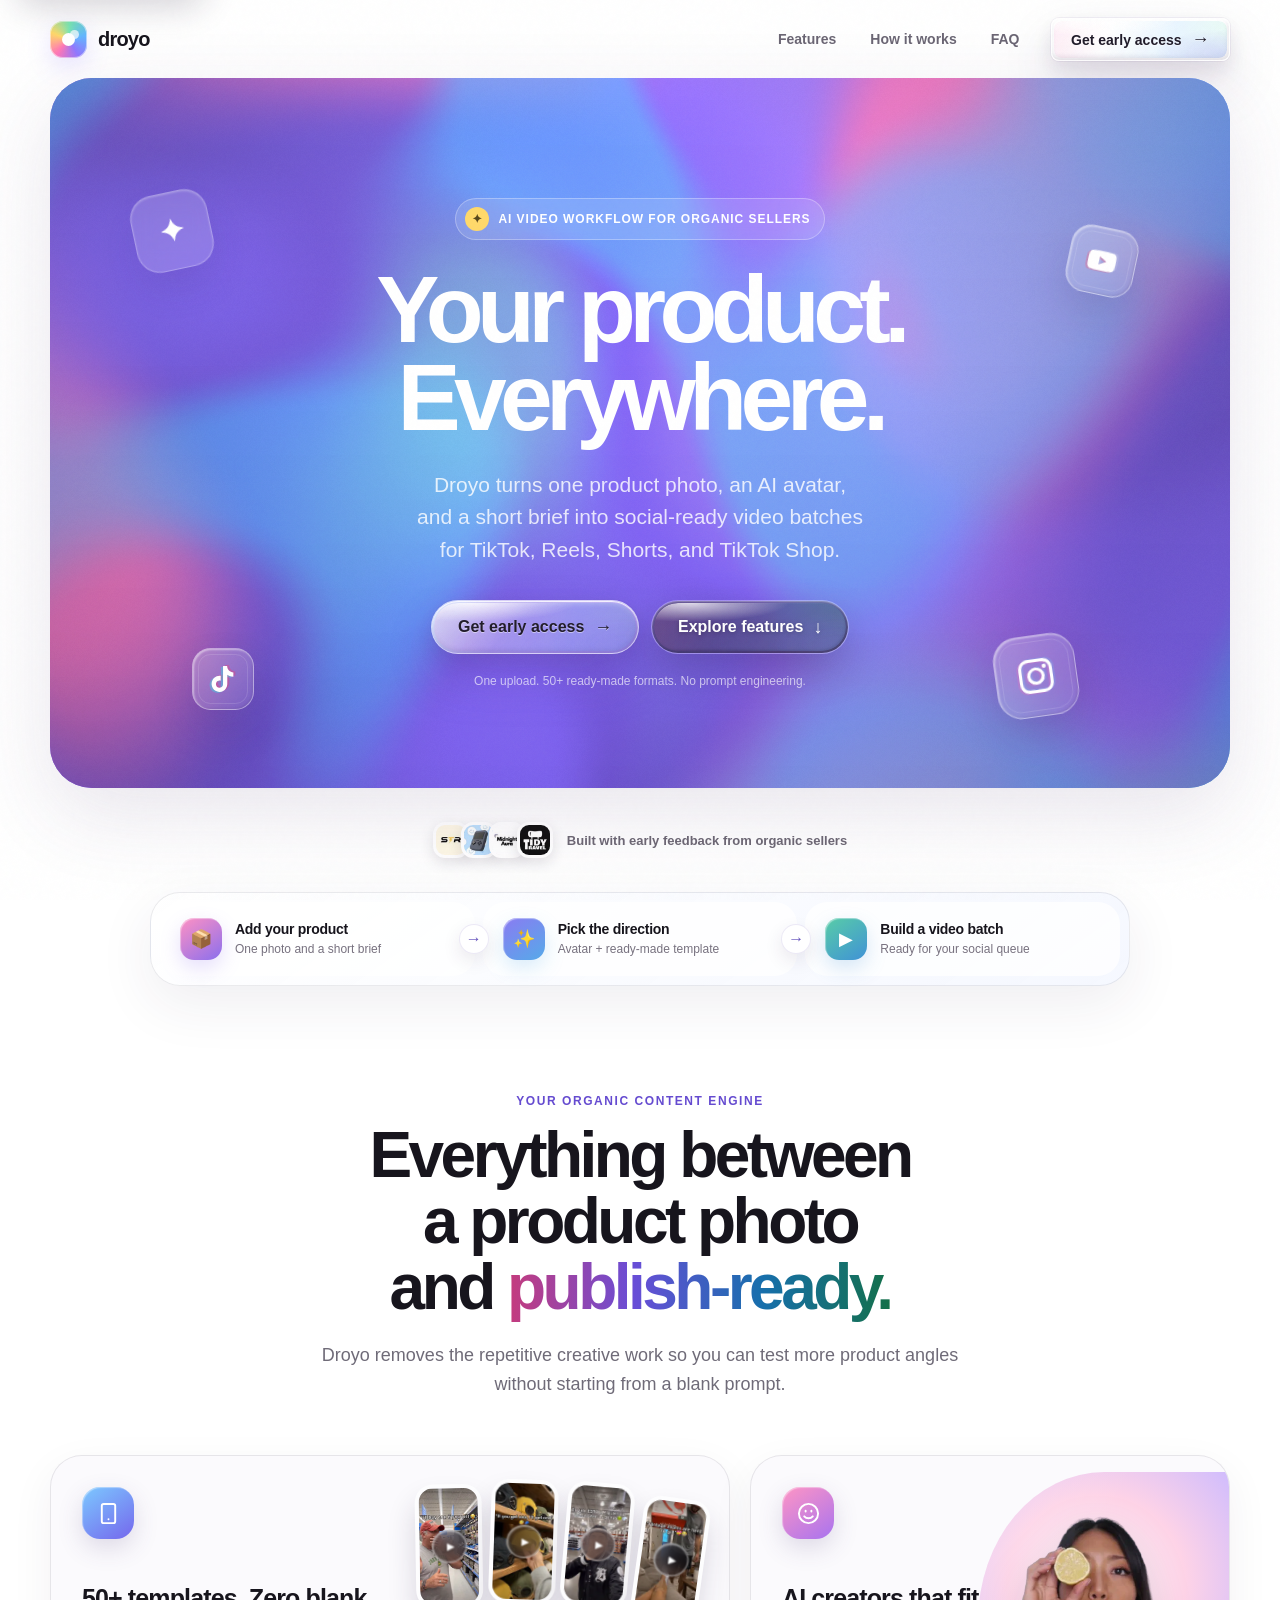
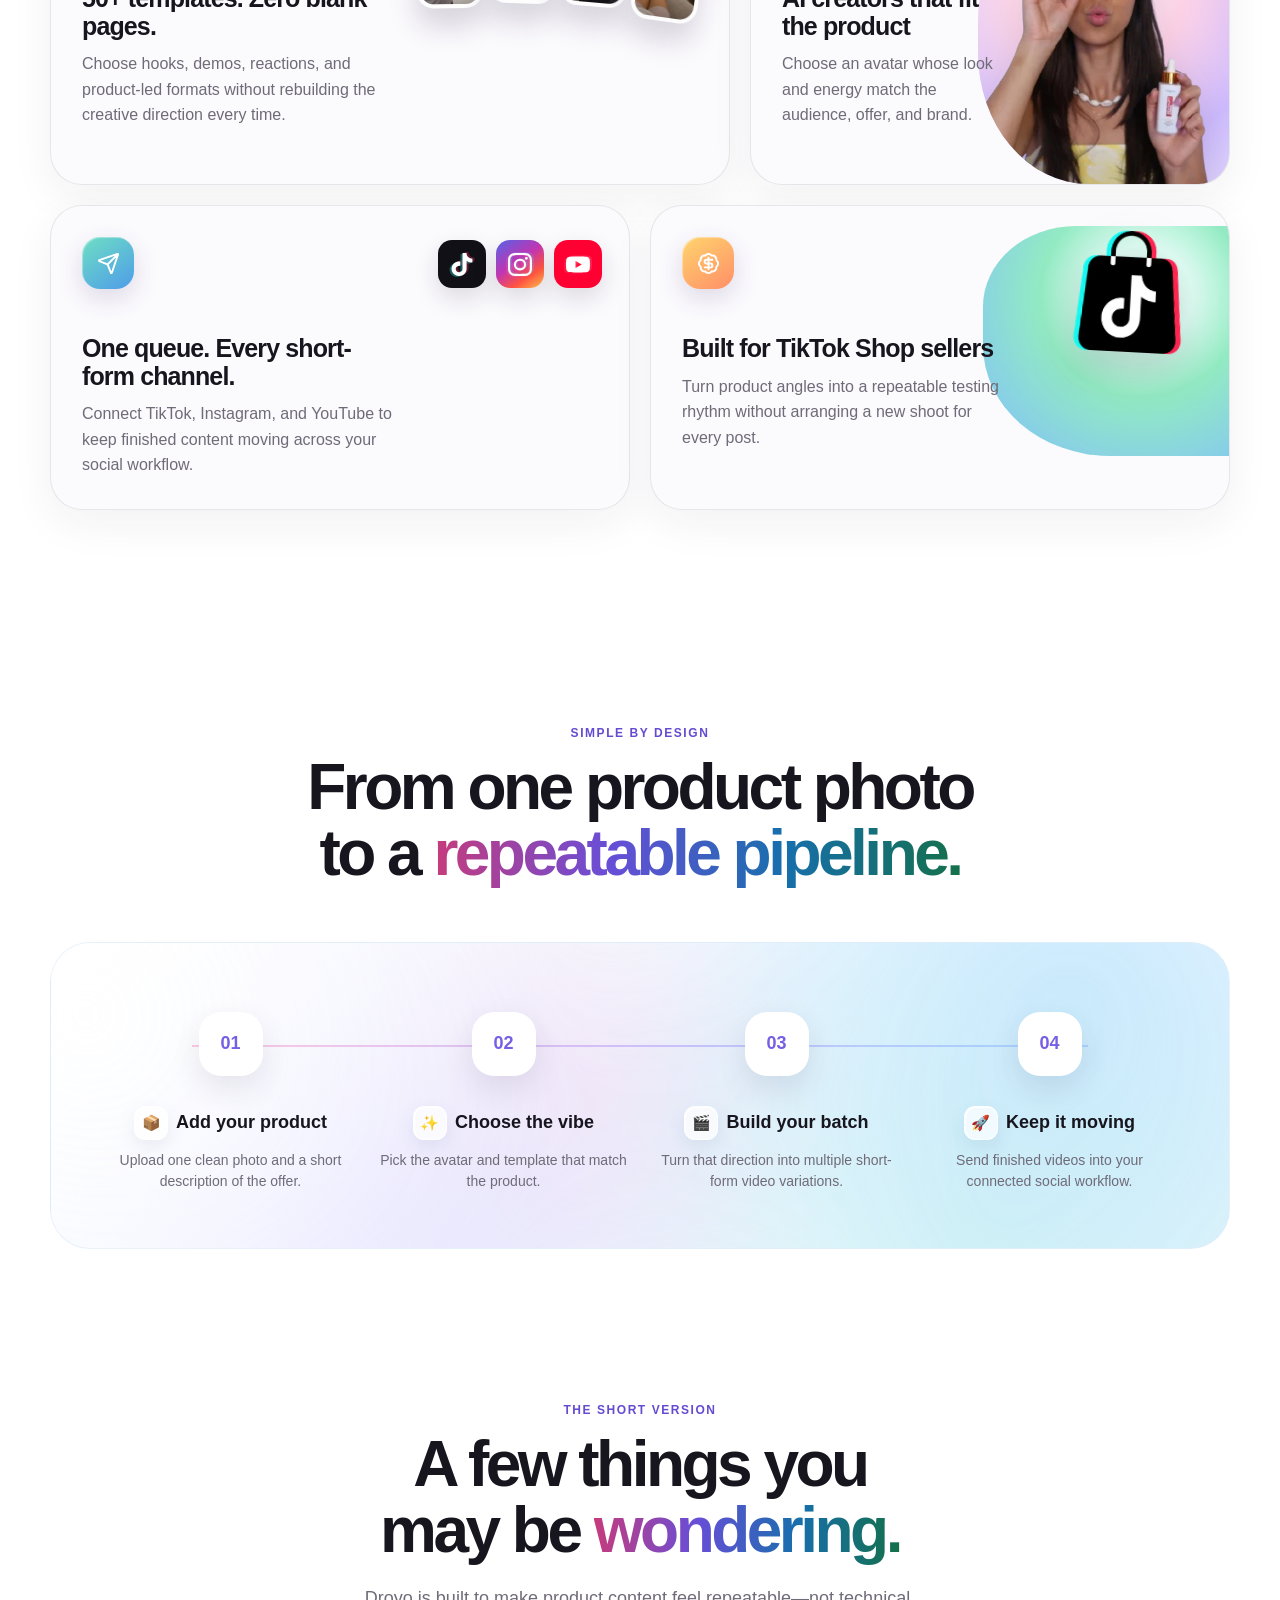
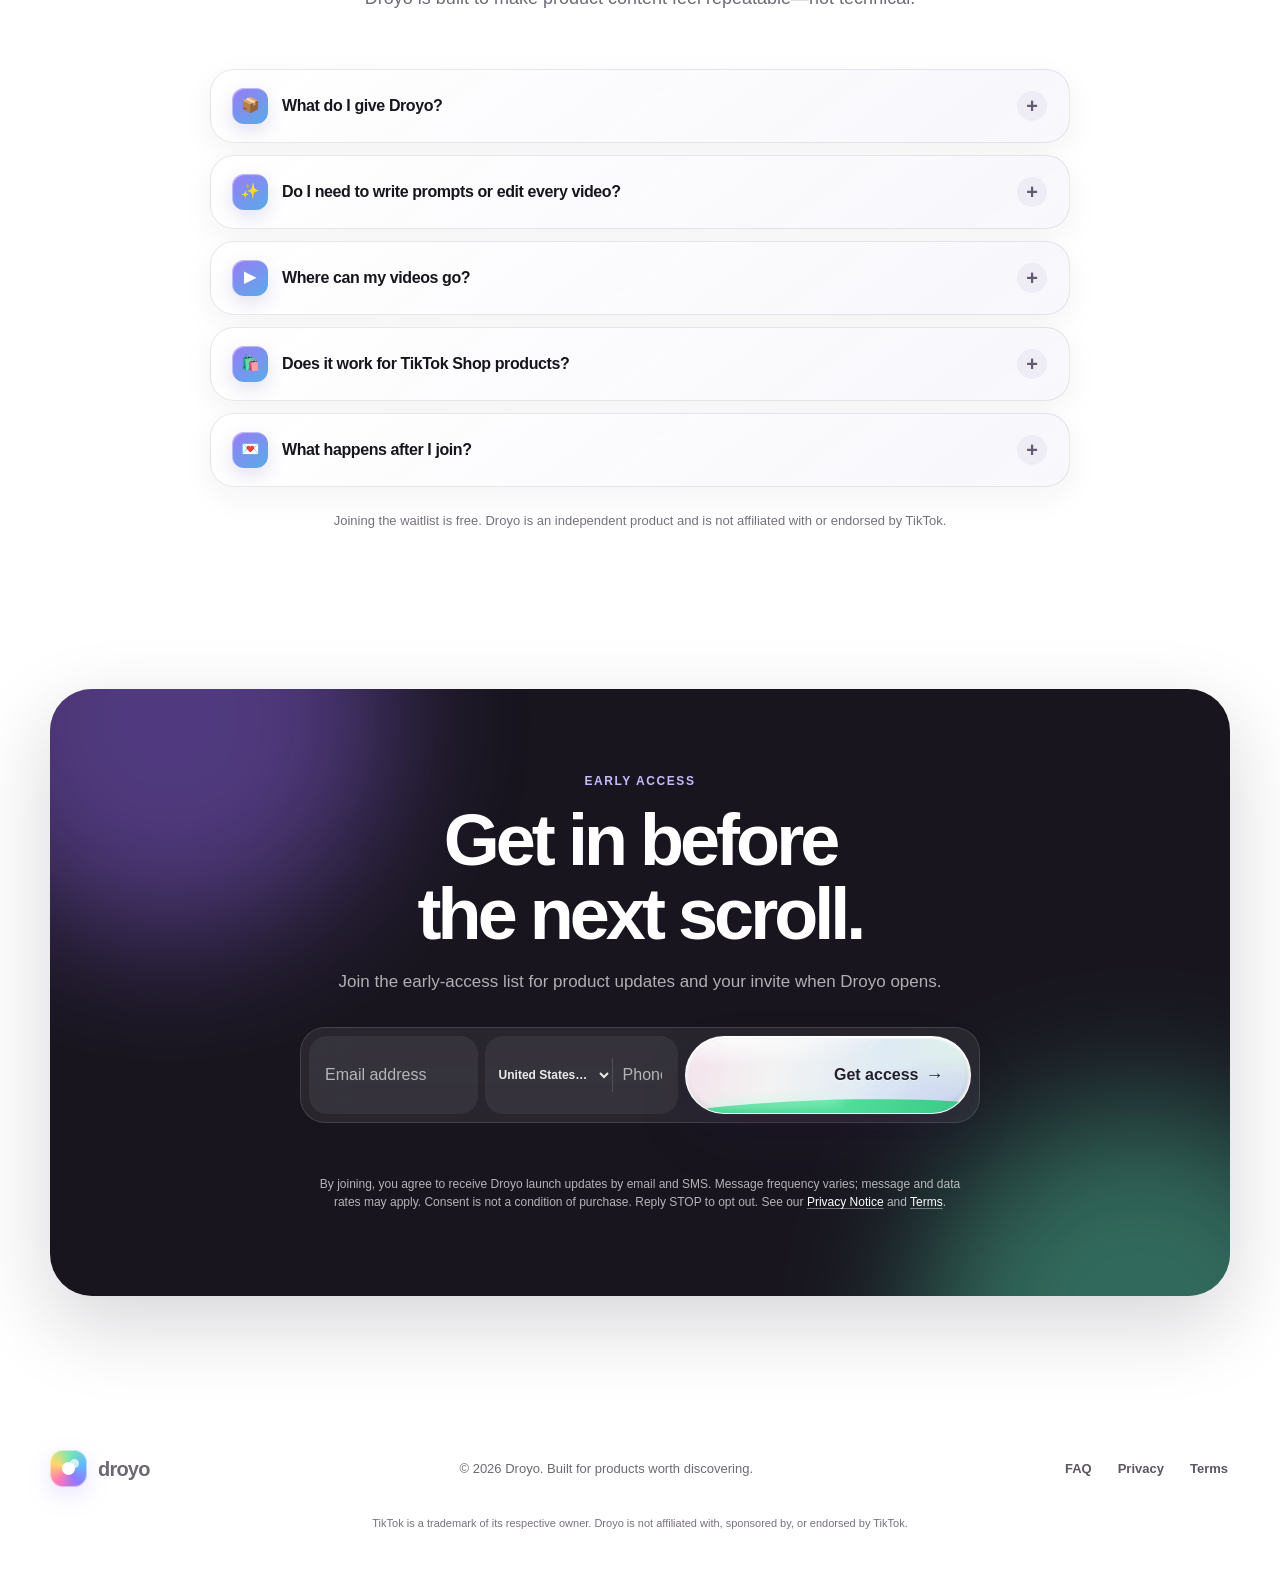
==== commit a566f707: "Improve waitlist experience and launch readiness" ====
--- a/index.html
+++ b/index.html
@@ -3,22 +3,99 @@
 <head>
   <meta charset="UTF-8">
   <meta name="viewport" content="width=device-width, initial-scale=1.0">
-  <meta name="description" content="Turn any product into scroll-stopping social videos and keep your content engine running on autopilot.">
-  <meta name="robots" content="index, follow">
+  <meta name="description" content="Droyo turns one product photo, an AI avatar, and a short brief into social-ready videos for TikTok, Reels, Shorts, and TikTok Shop.">
+  <meta name="robots" content="index, follow, max-image-preview:large, max-snippet:-1">
+  <meta name="referrer" content="strict-origin-when-cross-origin">
+  <meta name="color-scheme" content="light">
+  <meta name="format-detection" content="telephone=no">
+  <meta http-equiv="Content-Security-Policy" content="default-src 'self'; script-src 'self' 'unsafe-inline'; style-src 'self' 'unsafe-inline' https://fonts.googleapis.com; font-src https://fonts.gstatic.com; img-src 'self' data:; connect-src https://dtolzjculpnhttgtleiv.supabase.co; object-src 'none'; base-uri 'none'; frame-src 'none'; worker-src 'none'; form-action 'self'; upgrade-insecure-requests">
   <meta name="theme-color" content="#7567ed">
   <meta property="og:type" content="website">
-  <meta property="og:title" content="Droyo — Product videos on autopilot">
-  <meta property="og:description" content="Turn any product into scroll-stopping social videos and keep your content engine running on autopilot.">
+  <meta property="og:site_name" content="Droyo">
+  <meta property="og:locale" content="en_US">
+  <meta property="og:title" content="Droyo — AI product videos on autopilot">
+  <meta property="og:description" content="Turn one product photo into social-ready video batches for TikTok, Reels, Shorts, and TikTok Shop.">
   <meta property="og:url" content="https://droyo.app/">
-  <meta name="twitter:card" content="summary">
-  <meta name="twitter:title" content="Droyo — Product videos on autopilot">
-  <meta name="twitter:description" content="Turn any product into scroll-stopping social videos and keep your content engine running on autopilot.">
-  <title>Droyo — Product videos on autopilot</title>
+  <meta property="og:image" content="https://droyo.app/assets/og-droyo.png">
+  <meta property="og:image:secure_url" content="https://droyo.app/assets/og-droyo.png">
+  <meta property="og:image:type" content="image/png">
+  <meta property="og:image:width" content="1200">
+  <meta property="og:image:height" content="630">
+  <meta property="og:image:alt" content="Droyo — AI product videos for organic sellers">
+  <meta name="twitter:card" content="summary_large_image">
+  <meta name="twitter:title" content="Droyo — AI product videos on autopilot">
+  <meta name="twitter:description" content="Turn one product photo into social-ready video batches for TikTok, Reels, Shorts, and TikTok Shop.">
+  <meta name="twitter:image" content="https://droyo.app/assets/og-droyo.png">
+  <meta name="twitter:image:alt" content="Droyo — AI product videos for organic sellers">
+  <title>Droyo — AI Product Videos for Organic Sellers</title>
   <link rel="canonical" href="https://droyo.app/">
-  <link rel="icon" href="data:image/svg+xml,%3Csvg xmlns='http://www.w3.org/2000/svg' viewBox='0 0 64 64'%3E%3Cdefs%3E%3ClinearGradient id='g' x1='0' y1='1' x2='1' y2='0'%3E%3Cstop stop-color='%23ff77b7'/%3E%3Cstop offset='.5' stop-color='%239178ff'/%3E%3Cstop offset='1' stop-color='%2363b7ff'/%3E%3C/linearGradient%3E%3C/defs%3E%3Crect width='64' height='64' rx='20' fill='url(%23g)'/%3E%3Ccircle cx='32' cy='32' r='11' fill='white'/%3E%3C/svg%3E">
+  <link rel="icon" href="/assets/droyo-mark.svg" type="image/svg+xml">
+  <link rel="apple-touch-icon" href="/assets/apple-touch-icon.png" sizes="180x180">
+  <link rel="manifest" href="/manifest.webmanifest">
   <link rel="preconnect" href="https://fonts.googleapis.com">
   <link rel="preconnect" href="https://fonts.gstatic.com" crossorigin>
   <link href="https://fonts.googleapis.com/css2?family=DM+Sans:wght@400;500;600;700&family=Manrope:wght@500;600;700;800&display=swap" rel="stylesheet">
+  <script type="application/ld+json">
+    {
+      "@context": "https://schema.org",
+      "@graph": [
+        {
+          "@type": "Organization",
+          "@id": "https://droyo.app/#organization",
+          "name": "Droyo",
+          "url": "https://droyo.app/",
+          "logo": "https://droyo.app/assets/icon-512.png"
+        },
+        {
+          "@type": "WebSite",
+          "@id": "https://droyo.app/#website",
+          "url": "https://droyo.app/",
+          "name": "Droyo",
+          "publisher": { "@id": "https://droyo.app/#organization" }
+        },
+        {
+          "@type": "SoftwareApplication",
+          "name": "Droyo",
+          "url": "https://droyo.app/",
+          "applicationCategory": "BusinessApplication",
+          "operatingSystem": "Web",
+          "description": "An AI product video workflow for organic sellers, dropshipping, and TikTok Shop.",
+          "featureList": [
+            "50+ ready-made short-form video templates",
+            "AI creator avatar selection",
+            "TikTok, Instagram Reels, and YouTube Shorts workflows",
+            "TikTok Shop product video creation"
+          ],
+          "publisher": { "@id": "https://droyo.app/#organization" }
+        },
+        {
+          "@type": "FAQPage",
+          "mainEntity": [
+            {
+              "@type": "Question",
+              "name": "What do I need to start with Droyo?",
+              "acceptedAnswer": { "@type": "Answer", "text": "A product photo, an avatar choice, and a short product brief. Droyo handles the creative direction through ready-made video templates." }
+            },
+            {
+              "@type": "Question",
+              "name": "Which platforms does Droyo support?",
+              "acceptedAnswer": { "@type": "Answer", "text": "Droyo is designed for TikTok, TikTok Shop, Instagram Reels, and YouTube Shorts workflows." }
+            },
+            {
+              "@type": "Question",
+              "name": "Do I need to write AI prompts or edit every video?",
+              "acceptedAnswer": { "@type": "Answer", "text": "No prompt engineering is required. Choose a template, product details, and avatar; Droyo handles the repeatable production flow." }
+            },
+            {
+              "@type": "Question",
+              "name": "Is Droyo affiliated with TikTok?",
+              "acceptedAnswer": { "@type": "Answer", "text": "No. Droyo is an independent product and is not affiliated with or endorsed by TikTok." }
+            }
+          ]
+        }
+      ]
+    }
+  </script>
   <style>
     :root {
       --ink: #17151d;
@@ -42,10 +119,14 @@
       font-family: "DM Sans", sans-serif;
       overflow-x: hidden;
     }
-    button, input { font: inherit; }
+    button, input, select { font: inherit; }
     a { color: inherit; text-decoration: none; }
     ::selection { background: #e3d9ff; color: #30264d; }
     .visually-hidden { position: absolute !important; width: 1px !important; height: 1px !important; padding: 0 !important; margin: -1px !important; overflow: hidden !important; clip: rect(0, 0, 0, 0) !important; white-space: nowrap !important; border: 0 !important; }
+    .skip-link { position: fixed; z-index: 100; left: 16px; top: 14px; padding: 11px 16px; border-radius: 999px; color: #211b2c; background: #fff; box-shadow: 0 12px 35px rgba(35,25,48,.2); font-weight: 800; transform: translateY(-150%); transition: transform .2s ease; }
+    .skip-link:focus { transform: translateY(0); }
+    :where(a, button, input, select, summary):focus-visible { outline: 3px solid rgba(82,75,220,.52); outline-offset: 3px; }
+    main, section { scroll-margin-top: 22px; }
 
     .noise {
       position: fixed;
@@ -87,7 +168,7 @@
 
     .shell { width: min(1180px, calc(100% - 40px)); margin: 0 auto; }
     .nav {
-      height: 86px;
+      height: 78px;
       display: flex;
       align-items: center;
       justify-content: space-between;
@@ -102,7 +183,7 @@
     }
     .brand-mark::after { content: ""; width: 13px; height: 13px; border-radius: 50%; background: #fff; box-shadow: 6px -5px 0 -2px rgba(255,255,255,.7); }
     .nav-links { display: flex; gap: 30px; align-items: center; color: #6b6674; font-size: 14px; font-weight: 600; }
-    .nav-links a { transition: color .2s ease; }
+    .nav-links a { padding: 8px 2px; border-radius: 8px; transition: color .2s ease; }
     .nav-links a:hover { color: var(--ink); }
 
     .liquid-btn {
@@ -139,8 +220,8 @@
       text-shadow: 0 1px 0 rgba(255,255,255,.45);
       box-shadow: 0 1px 1px rgba(255,255,255,.92) inset, 1px 3px 5px rgba(255,255,255,.32) inset, -1px -3px 5px rgba(41,27,65,.13) inset, 0 0 0 1px rgba(117,91,158,.08), 0 9px 20px rgba(45,30,69,.1), 0 24px 54px rgba(63,42,91,.13);
       transition: box-shadow .32s ease, border-color .32s ease, color .32s ease, background-color .32s ease;
-      will-change: transform;
-    }
+    }
+    .liquid-btn:is(:hover, :focus-visible, :active) { will-change: transform; }
     .liquid-btn::before {
       content: "";
       position: absolute; inset: 2px;
@@ -204,7 +285,7 @@
 
     .hero {
       position: relative;
-      min-height: 710px;
+      min-height: clamp(610px, calc(100svh - 78px), 710px);
       border-radius: 42px;
       overflow: hidden;
       box-shadow: var(--shadow);
@@ -254,18 +335,29 @@
     .b3 { width: 82px; height: 82px; right: 13%; bottom: 10%; transform: rotate(-8deg); font-size: 27px; }
     .b4 { width: 62px; height: 62px; left: 12%; bottom: 11%; border-radius: 30%; font-size: 20px; }
 
-    .trust { display: flex; justify-content: center; align-items: center; gap: 14px; padding: 34px 0 12px; color: #86818c; font-size: 13px; font-weight: 600; }
+    .trust { display: flex; justify-content: center; align-items: center; gap: 14px; padding: 34px 0 12px; color: #6d6874; font-size: 13px; font-weight: 600; }
     .avatars { display: flex; align-items: center; }
     .avatar { width: 36px; height: 36px; margin-left: -8px; border: 3px solid white; border-radius: 12px; display: block; object-fit: cover; background: white; box-shadow: 0 5px 14px rgba(40,30,55,.13); transition: transform .3s cubic-bezier(.2,.8,.2,1), z-index .3s ease; }
     .avatar:first-child { margin-left: 0; }
     .avatar:hover { position: relative; z-index: 2; transform: translateY(-2px) scale(1.06); }
 
+    .story-strip { max-width: 980px; margin: 22px auto 0; padding: 9px; border: 1px solid rgba(42,32,60,.09); border-radius: 30px; display: grid; grid-template-columns: repeat(3, 1fr); gap: 8px; background: linear-gradient(145deg, rgba(255,255,255,.96), rgba(244,247,255,.9)); box-shadow: 0 18px 55px rgba(56,39,82,.08); }
+    .story-item { position: relative; min-width: 0; padding: 16px 20px; border-radius: 22px; display: flex; align-items: center; gap: 13px; background: rgba(255,255,255,.75); }
+    .story-item:not(:last-child)::after { content: "→"; position: absolute; z-index: 2; right: -14px; top: 50%; width: 28px; height: 28px; border: 1px solid rgba(98,77,176,.12); border-radius: 50%; display: grid; place-items: center; color: #6653bd; background: #fff; box-shadow: 0 7px 18px rgba(60,44,83,.1); transform: translateY(-50%); font-weight: 800; }
+    .story-icon { width: 42px; height: 42px; flex: 0 0 auto; border-radius: 14px; display: grid; place-items: center; color: #fff; background: linear-gradient(145deg, var(--story-a), var(--story-b)); box-shadow: inset 1px 1px 1px rgba(255,255,255,.45), 0 8px 20px color-mix(in srgb, var(--story-b) 22%, transparent); font-size: 18px; }
+    .story-copy { min-width: 0; }
+    .story-copy strong { display: block; margin-bottom: 2px; font: 800 14px/1.25 "Manrope", sans-serif; letter-spacing: -.02em; }
+    .story-copy span { display: block; color: #77717f; font-size: 12px; line-height: 1.35; }
+    .story-item:nth-child(1) { --story-a: #ff91c3; --story-b: #8b6fed; }
+    .story-item:nth-child(2) { --story-a: #8a7bf2; --story-b: #56aae9; }
+    .story-item:nth-child(3) { --story-a: #58cda7; --story-b: #4092d6; }
+
     section { padding: 108px 0; }
     .section-head { max-width: 760px; margin: 0 auto 55px; text-align: center; }
-    .kicker { margin-bottom: 15px; color: #7c64e9; font-size: 12px; font-weight: 800; letter-spacing: .13em; text-transform: uppercase; }
+    .kicker { margin-bottom: 15px; color: #654bd0; font-size: 12px; font-weight: 800; letter-spacing: .13em; text-transform: uppercase; }
     h2 { margin: 0; font: 800 clamp(38px, 5vw, 65px)/1.03 "Manrope", sans-serif; letter-spacing: -.055em; text-wrap: balance; }
     .section-head p { margin: 20px auto 0; color: var(--muted); font-size: 18px; line-height: 1.65; max-width: 640px; }
-    .rainbow-word { background: linear-gradient(90deg, #fb6cae, #8b70ff, #45a8ff, #3dcd91); -webkit-background-clip: text; background-clip: text; color: transparent; }
+    .rainbow-word { background: linear-gradient(90deg, #c63b7c, #684ed7, #176fac, #14704a); -webkit-background-clip: text; background-clip: text; color: transparent; }
 
     .feature-grid { display: grid; grid-template-columns: repeat(12, 1fr); gap: 20px; }
     .card {
@@ -283,8 +375,8 @@
       box-shadow: 0 14px 44px rgba(46,34,62,.06);
       transform: translate3d(var(--mag-x), var(--mag-y), 0);
       transition: box-shadow .45s ease, filter .45s ease;
-      will-change: transform;
-    }
+    }
+    .card:hover { will-change: transform, filter; }
     .card::after { content: ""; position: absolute; inset: 0; pointer-events: none; border-radius: inherit; opacity: 0; background: radial-gradient(240px circle at var(--glow-x) var(--glow-y), rgba(255,255,255,.62), transparent 68%); transition: opacity .4s ease; }
     .card:hover { box-shadow: 0 24px 60px rgba(46,34,62,.11); filter: brightness(1.025); }
     .card:hover::after { opacity: .38; }
@@ -341,6 +433,20 @@
     .step h3 { margin: 0; font: 800 18px "Manrope", sans-serif; }
     .step p { margin: 0; color: var(--muted); font-size: 14px; line-height: 1.55; }
 
+    .faq-section { padding-top: 46px; }
+    .faq-grid { max-width: 860px; margin: 0 auto; display: grid; gap: 12px; }
+    .faq-item { position: relative; border: 1px solid rgba(39,31,52,.1); border-radius: 24px; background: linear-gradient(145deg, rgba(255,255,255,.98), rgba(247,247,252,.96)); box-shadow: 0 10px 32px rgba(45,34,62,.055); overflow: clip; transition: border-color .28s ease, box-shadow .28s ease, transform .28s cubic-bezier(.2,.8,.2,1); }
+    .faq-item:hover { border-color: rgba(111,86,211,.2); box-shadow: 0 16px 38px rgba(45,34,62,.08); transform: translateY(-1px); }
+    .faq-item[open] { border-color: rgba(111,86,211,.22); box-shadow: 0 18px 44px rgba(45,34,62,.09); }
+    .faq-item summary { min-height: 72px; padding: 18px 68px 18px 21px; display: flex; align-items: center; gap: 14px; cursor: pointer; list-style: none; font: 800 16px/1.35 "Manrope", sans-serif; letter-spacing: -.025em; }
+    .faq-item summary::-webkit-details-marker { display: none; }
+    .faq-icon { width: 36px; height: 36px; flex: 0 0 auto; border-radius: 12px; display: grid; place-items: center; color: #fff; background: linear-gradient(145deg, #997cf5, #59abe8); box-shadow: inset 1px 1px 1px rgba(255,255,255,.48), 0 7px 18px rgba(89,77,161,.16); font-size: 15px; }
+    .faq-item summary::after { content: "+"; position: absolute; right: 22px; top: 21px; width: 30px; height: 30px; border-radius: 50%; display: grid; place-items: center; color: #625a6d; background: #eeecf5; font: 700 20px/1 "DM Sans", sans-serif; transition: transform .28s ease, color .28s ease, background .28s ease; }
+    .faq-item[open] summary::after { color: #fff; background: #765fe4; transform: rotate(45deg); }
+    .faq-answer { margin: -4px 68px 0 71px; padding: 0 0 23px; color: #686370; font-size: 15px; line-height: 1.65; }
+    .faq-note { max-width: 760px; margin: 24px auto 0; text-align: center; color: #77717f; font-size: 13px; line-height: 1.55; }
+    .faq-note a { color: #5f49cb; font-weight: 800; text-decoration: underline; text-decoration-color: rgba(95,73,203,.28); text-underline-offset: 3px; }
+
     .signup-section { padding-top: 50px; }
     .signup-card { position: relative; overflow: hidden; border-radius: 42px; padding: 85px 26px; text-align: center; background: #18151e; color: white; box-shadow: 0 28px 80px rgba(28,21,40,.18); }
     .signup-glow { position: absolute; width: 440px; height: 440px; border-radius: 50%; filter: blur(70px); opacity: .43; }
@@ -351,11 +457,12 @@
     .signup-card p { color: rgba(255,255,255,.66); font-size: 17px; line-height: 1.6; }
     .signup-form { max-width: 680px; margin: 32px auto 0; padding: 8px; border: 1px solid rgba(255,255,255,.13); border-radius: 25px; display: grid; grid-template-columns: 1fr 1.15fr auto; gap: 7px; background: rgba(255,255,255,.075); backdrop-filter: blur(20px); }
     .signup-form input { min-width: 0; min-height: 54px; padding: 0 16px; border: 0; outline: 0; border-radius: 18px; color: white; background: rgba(255,255,255,.06); }
-    .signup-form input::placeholder { color: rgba(255,255,255,.42); }
+    .signup-form input::placeholder { color: rgba(255,255,255,.64); }
     .signup-form input:focus { background: rgba(255,255,255,.11); box-shadow: inset 0 0 0 1px rgba(255,255,255,.24); }
+    .signup-form input:focus-visible, .phone-field select:focus-visible { outline: 3px solid rgba(186,174,255,.9); outline-offset: -3px; }
     .phone-field { min-width: 0; min-height: 54px; display: flex; align-items: center; border-radius: 18px; background: rgba(255,255,255,.06); transition: background .2s ease, box-shadow .2s ease; }
     .phone-field:focus-within { background: rgba(255,255,255,.11); box-shadow: inset 0 0 0 1px rgba(255,255,255,.24); }
-    .phone-field select { width: 84px; height: 34px; flex: 0 0 auto; padding: 0 8px 0 10px; border: 0; border-right: 1px solid rgba(255,255,255,.14); outline: 0; color: rgba(255,255,255,.9); background: transparent; cursor: pointer; font-size: 13px; font-weight: 700; }
+    .phone-field select { width: 128px; height: 34px; flex: 0 0 auto; padding: 0 8px 0 10px; border: 0; border-right: 1px solid rgba(255,255,255,.14); outline: 0; color: rgba(255,255,255,.9); background: transparent; cursor: pointer; font-size: 12px; font-weight: 700; text-overflow: ellipsis; }
     .phone-field select option { color: #201b28; background: #fff; }
     .phone-field input { width: 100%; padding-left: 10px; background: transparent; box-shadow: none; }
     .phone-field input:focus { background: transparent; box-shadow: none; }
@@ -379,17 +486,24 @@
     @keyframes liquid-idle { 0% { bottom: -116%; border-radius: 44% 56% 0 0 / 13% 20% 0 0; transform: translateX(-1.8%) rotate(-2.4deg) scaleX(1.015); } 50% { bottom: -113.5%; border-radius: 57% 43% 0 0 / 21% 12% 0 0; transform: translateX(1.2%) rotate(-.8deg) scaleX(.99); } 100% { bottom: -115%; border-radius: 49% 51% 0 0 / 15% 19% 0 0; transform: translateX(2.1%) rotate(1.5deg) scaleX(1.02); } }
     @keyframes liquid-glint { from { left: 12%; transform: scaleX(.72); opacity: .38; } to { left: 48%; transform: scaleX(1.08); opacity: .7; } }
     @keyframes envelope-flight { 0% { left: 15px; opacity: 0; transform: translateY(-50%) rotate(-12deg) scale(.75); } 18% { opacity: 1; } 72% { opacity: 1; transform: translate(76px,-72%) rotate(8deg) scale(1); } 100% { left: calc(100% - 20px); opacity: 0; transform: translate(-50%,-115%) rotate(16deg) scale(.76); } }
-    .form-note { margin-top: 14px; color: rgba(255,255,255,.4); font-size: 11px; }
+    .form-note { max-width: 650px; margin: 14px auto 0; color: rgba(255,255,255,.68); font-size: 12px; line-height: 1.5; }
+    .form-note a { color: #fff; text-decoration: underline; text-decoration-color: rgba(255,255,255,.38); text-underline-offset: 2px; }
     .form-message { min-height: 24px; margin-top: 14px; color: #a3f2ce; font-weight: 700; }
+    .form-message.is-error { color: #ffc0c8; }
+    .form-message.is-success { color: #a3f2ce; }
     .form-trap { position: absolute !important; left: -10000px !important; width: 1px !important; height: 1px !important; overflow: hidden !important; }
-    .send-button:disabled { cursor: wait; }
+    .send-button.is-sending:disabled { cursor: wait; }
+    .send-button.is-success:disabled { cursor: default; }
     .signup-kicker { color: #c7b9ff; }
     .svg-defs { position: absolute; }
 
-    footer { padding: 46px 0 52px; display: flex; justify-content: space-between; align-items: center; gap: 20px; color: #8a858f; font-size: 13px; }
+    footer { padding: 46px 0 52px; display: flex; justify-content: space-between; align-items: center; gap: 20px; color: #6d6874; font-size: 13px; }
     .footer-links { display: flex; gap: 22px; }
-
-    [data-reveal] { opacity: 0; transform: translateY(28px); }
+    .footer-links a { padding: 7px 2px; color: #5c5664; font-weight: 700; }
+    .footer-links a:hover { color: #251e2e; }
+    .trademark-note { max-width: 650px; margin: -24px auto 40px; color: #77717f; text-align: center; font-size: 11px; line-height: 1.5; }
+
+    [data-reveal] { opacity: 1; transform: none; }
 
     @media (max-width: 820px) {
       .nav-links a:not(.nav-cta) { display: none; }
@@ -405,7 +519,11 @@
       footer { flex-direction: column; text-align: center; }
     }
     @media (max-width: 620px) {
-      .mobile-jump { display: inline-flex; }
+      .mobile-jump:not([hidden]) { display: inline-flex; }
+      .motion-blur { display: none; }
+      .story-strip { grid-template-columns: 1fr; border-radius: 25px; }
+      .story-item { min-height: 68px; }
+      .story-item:not(:last-child)::after { content: "↓"; left: 50%; right: auto; top: auto; bottom: -18px; transform: translateX(-50%); }
       .steps { grid-template-columns: 1fr; gap: 30px; }
       .step { max-width: none; display: grid; grid-template-columns: 52px minmax(0, 1fr); column-gap: 14px; text-align: left; }
       .step-no { grid-row: 1 / span 2; width: 52px; height: 52px; margin: 0; border-radius: 17px; font-size: 15px; }
@@ -454,6 +572,11 @@
       .signup-card h2 { font-size: clamp(38px, 11vw, 48px); }
       .signup-card p { font-size: 16px; }
       .signup-form { margin-top: 26px; }
+      .faq-item { border-radius: 21px; }
+      .faq-item summary { min-height: 68px; padding: 16px 58px 16px 16px; gap: 11px; font-size: 15px; }
+      .faq-item summary::after { right: 16px; top: 19px; }
+      .faq-icon { width: 34px; height: 34px; border-radius: 11px; }
+      .faq-answer { margin: -3px 20px 0 61px; padding-bottom: 20px; font-size: 14px; }
     }
     @media (max-width: 360px) {
       .shell { width: calc(100% - 16px); }
@@ -467,7 +590,7 @@
       .card { padding: 22px; }
       .social-row { right: 15px; }
       .social { width: 40px; height: 40px; }
-      .phone-field select { width: 76px; padding-inline: 7px; }
+      .phone-field select { width: 116px; padding-inline: 7px; }
       .signup-card { padding-inline: 14px; }
     }
     @media (min-width: 821px) and (max-height: 620px) {
@@ -493,86 +616,98 @@
       [data-reveal] { opacity: 1; transform: none; }
       .liquid-btn { --glass-lift: 0px !important; --glass-scale: 1 !important; }
       .liquid-btn::after { display: none; }
+      .process-wrap::before, .process-line, .send-button, .liquid-fill, .liquid-fill::before { animation: none !important; }
+      .card, .faq-item, .avatar, .arrow, .glass-light { transition-duration: .01ms !important; }
+    }
+    @media (max-width: 620px) {
+      .motion-blur { display: none; }
     }
   </style>
 </head>
 <body>
+  <a class="skip-link" href="#main-content">Skip to main content</a>
   <div class="noise" aria-hidden="true"></div>
   <div class="motion-blur" aria-hidden="true"></div>
-  <a class="mobile-jump" href="#signup" aria-label="Jump to the early-access signup form"><span>Join early</span><span class="mobile-jump-icon" aria-hidden="true">↓</span></a>
+  <a class="mobile-jump" href="#signup" aria-label="Jump to the early-access signup form" hidden><span>Join early</span><span class="mobile-jump-icon" aria-hidden="true">↓</span></a>
   <header class="shell">
     <nav class="nav" aria-label="Main navigation">
       <a class="brand" href="#top" aria-label="Droyo home"><span class="brand-mark" aria-hidden="true"></span>droyo</a>
       <div class="nav-links">
         <a href="#features">Features</a>
         <a href="#process">How it works</a>
+        <a href="#faq">FAQ</a>
         <a class="nav-cta liquid-btn small" href="#signup"><span class="glass-light" aria-hidden="true"></span><span class="btn-content">Get early access <span class="arrow">→</span></span></a>
       </div>
     </nav>
   </header>
 
-  <main id="top">
+  <main id="main-content" tabindex="-1">
     <div class="shell">
-      <section class="hero" aria-labelledby="hero-title">
+      <section class="hero" id="top" aria-labelledby="hero-title">
         <canvas id="gradient-canvas" aria-hidden="true"></canvas>
         <div class="bubble b1" data-parallax=".12" aria-hidden="true">✦</div>
-        <div class="bubble social-bubble youtube b2" data-parallax="-.09" aria-hidden="true"><img class="social-logo" src="assets/icons/youtube.svg" alt=""></div>
-        <div class="bubble social-bubble instagram b3" data-parallax=".08" aria-hidden="true"><img class="social-logo" src="assets/icons/instagram.svg" alt=""></div>
-        <div class="bubble social-bubble tiktok b4" data-parallax="-.13" aria-hidden="true"><img class="social-logo" src="assets/icons/tiktok.svg" alt=""></div>
+        <div class="bubble social-bubble youtube b2" data-parallax="-.09" aria-hidden="true"><img class="social-logo" src="assets/icons/youtube.svg" width="40" height="40" alt=""></div>
+        <div class="bubble social-bubble instagram b3" data-parallax=".08" aria-hidden="true"><img class="social-logo" src="assets/icons/instagram.svg" width="40" height="40" alt=""></div>
+        <div class="bubble social-bubble tiktok b4" data-parallax="-.13" aria-hidden="true"><img class="social-logo" src="assets/icons/tiktok.svg" width="40" height="40" alt=""></div>
         <div class="hero-content">
-          <div class="eyebrow hero-reveal"><span class="eyebrow-dot">✦</span> Built for organic sellers</div>
+          <div class="eyebrow hero-reveal"><span class="eyebrow-dot">✦</span> AI video workflow for organic sellers</div>
           <h1 id="hero-title" class="hero-reveal">Your product.<br>Everywhere.</h1>
-          <p class="hero-copy hero-reveal">Turn one product photo into a steady stream of social-ready videos—made for dropshipping and TikTok Shop.</p>
+          <p class="hero-copy hero-reveal">Droyo turns one product photo, an AI avatar, and a short brief into social-ready video batches for TikTok, Reels, Shorts, and TikTok Shop.</p>
           <div class="hero-actions hero-reveal">
-            <a class="liquid-btn" href="#signup"><span class="glass-light" aria-hidden="true"></span><span class="btn-content">Join the waitlist <span class="arrow">→</span></span></a>
-            <a class="liquid-btn dark" href="#features"><span class="glass-light" aria-hidden="true"></span><span class="btn-content">See what it does <span class="arrow">↓</span></span></a>
+            <a class="liquid-btn" href="#signup"><span class="glass-light" aria-hidden="true"></span><span class="btn-content">Get early access <span class="arrow">→</span></span></a>
+            <a class="liquid-btn dark" href="#features"><span class="glass-light" aria-hidden="true"></span><span class="btn-content">Explore features <span class="arrow">↓</span></span></a>
           </div>
-          <div class="tiny-proof hero-reveal">No prompting marathons. No editing rabbit holes. Just content.</div>
+          <div class="tiny-proof hero-reveal">One upload. 50+ ready-made formats. No prompt engineering.</div>
         </div>
       </section>
       <div class="trust" role="group" aria-label="Creator community">
         <div class="avatars" role="group" aria-label="Early supporter brands">
-          <img class="avatar" src="./assets/supporter-str.jpeg" alt="STR">
-          <img class="avatar" src="./assets/supporter-retro.jpeg" alt="Retro handheld brand">
-          <img class="avatar" src="./assets/supporter-midnight-aura.jpeg" alt="Midnight Aura">
-          <img class="avatar" src="./assets/supporter-tidy-travel.jpeg" alt="Tidy Travel">
+          <img class="avatar" src="./assets/supporter-str.webp" width="96" height="96" loading="lazy" decoding="async" alt="STR">
+          <img class="avatar" src="./assets/supporter-retro.webp" width="96" height="96" loading="lazy" decoding="async" alt="Retro handheld brand">
+          <img class="avatar" src="./assets/supporter-midnight-aura.webp" width="96" height="96" loading="lazy" decoding="async" alt="Midnight Aura">
+          <img class="avatar" src="./assets/supporter-tidy-travel.webp" width="96" height="96" loading="lazy" decoding="async" alt="Tidy Travel">
         </div>
-        Built for the next wave of organic sellers
+        Built with early feedback from organic sellers
+      </div>
+      <div class="story-strip" aria-label="From product input to social-ready output" data-reveal>
+        <div class="story-item"><span class="story-icon" aria-hidden="true">📦</span><span class="story-copy"><strong>Add your product</strong><span>One photo and a short brief</span></span></div>
+        <div class="story-item"><span class="story-icon" aria-hidden="true">✨</span><span class="story-copy"><strong>Pick the direction</strong><span>Avatar + ready-made template</span></span></div>
+        <div class="story-item"><span class="story-icon" aria-hidden="true">▶</span><span class="story-copy"><strong>Build a video batch</strong><span>Ready for your social queue</span></span></div>
       </div>
     </div>
 
     <section id="features">
       <div class="shell">
         <div class="section-head" data-reveal>
-          <div class="kicker">Meet your content engine</div>
-          <h2>Everything you need to turn products into <span class="rainbow-word">momentum.</span></h2>
-          <p>We built Droyo to remove the slow parts between finding a product and getting it in front of people.</p>
+          <div class="kicker">Your organic content engine</div>
+          <h2>Everything between a product photo and <span class="rainbow-word">publish-ready.</span></h2>
+          <p>Droyo removes the repetitive creative work so you can test more product angles without starting from a blank prompt.</p>
         </div>
         <div class="feature-grid">
           <article class="card wide">
             <div class="icon-orb orb-blue"><span class="feature-icon icon-phone" aria-hidden="true"></span></div>
-            <div class="mini-videos" aria-hidden="true"><span class="mini-video"><img src="assets/video-frame-01.png" alt=""></span><span class="mini-video"><img src="assets/video-frame-02.png" alt=""></span><span class="mini-video"><img src="assets/video-frame-03.png" alt=""></span><span class="mini-video"><img src="assets/video-frame-04.png" alt=""></span></div>
-            <h3>50+ formats. Zero blank pages.</h3>
-            <p>Pick a proven creative direction and turn your product into scroll-stopping content without rewriting prompts every time.</p>
+            <div class="mini-videos" aria-hidden="true"><span class="mini-video"><img src="assets/video-frame-01.webp" width="180" height="299" loading="lazy" decoding="async" alt=""></span><span class="mini-video"><img src="assets/video-frame-02.webp" width="180" height="303" loading="lazy" decoding="async" alt=""></span><span class="mini-video"><img src="assets/video-frame-03.webp" width="180" height="301" loading="lazy" decoding="async" alt=""></span><span class="mini-video"><img src="assets/video-frame-04.webp" width="180" height="294" loading="lazy" decoding="async" alt=""></span></div>
+            <h3>50+ templates. Zero blank pages.</h3>
+            <p>Choose hooks, demos, reactions, and product-led formats without rebuilding the creative direction every time.</p>
           </article>
           <article class="card narrow">
-            <div class="creator-portrait"><img class="creator-cutout" src="assets/creator-avatar.png" alt="AI creator holding a product and a lemon"></div>
+            <div class="creator-portrait"><img class="creator-cutout" src="assets/creator-avatar.webp" width="432" height="577" loading="lazy" decoding="async" alt="AI creator holding a product and a lemon"></div>
             <div class="icon-orb orb-pink"><span class="feature-icon icon-smile" aria-hidden="true"></span></div>
-            <h3>Your perfect on-screen creator</h3>
-            <p>Match every product with an avatar that feels right for the audience and the brand.</p>
+            <h3>AI creators that fit the product</h3>
+            <p>Choose an avatar whose look and energy match the audience, offer, and brand.</p>
           </article>
           <article class="card half">
-            <div class="social-row" aria-hidden="true"><span class="social tiktok"><img class="social-logo" src="assets/icons/tiktok.svg" alt=""></span><span class="social instagram"><img class="social-logo" src="assets/icons/instagram.svg" alt=""></span><span class="social youtube"><img class="social-logo" src="assets/icons/youtube.svg" alt=""></span></div>
+            <div class="social-row" aria-hidden="true"><span class="social tiktok"><img class="social-logo" src="assets/icons/tiktok.svg" width="24" height="24" alt=""></span><span class="social instagram"><img class="social-logo" src="assets/icons/instagram.svg" width="24" height="24" alt=""></span><span class="social youtube"><img class="social-logo" src="assets/icons/youtube.svg" width="24" height="24" alt=""></span></div>
             <div class="icon-orb orb-mint"><span class="feature-icon icon-send" aria-hidden="true"></span></div>
-            <h3>From ready to posted</h3>
-            <p>Connect your socials and keep content moving across TikTok, Reels, and Shorts—even when you are not.</p>
+            <h3>One queue. Every short-form channel.</h3>
+            <p>Connect TikTok, Instagram, and YouTube to keep finished content moving across your social workflow.</p>
           </article>
           <article class="card half">
             <div class="card-art art-mint" aria-hidden="true"></div>
-            <img class="tiktok-shop-art" src="assets/tiktok-shop.png" alt="TikTok Shop">
+            <img class="tiktok-shop-art" src="assets/tiktok-shop.webp" width="220" height="220" loading="lazy" decoding="async" alt="TikTok Shop">
             <div class="icon-orb orb-gold"><span class="feature-icon icon-money" aria-hidden="true"></span></div>
-            <h3>Made for TikTok Shop</h3>
-            <p>Create product-led videos at the pace TikTok Shop demands, with more angles to test and more chances to win.</p>
+            <h3>Built for TikTok Shop sellers</h3>
+            <p>Turn product angles into a repeatable testing rhythm without arranging a new shoot for every post.</p>
           </article>
         </div>
       </div>
@@ -582,17 +717,50 @@
       <div class="shell">
         <div class="section-head" data-reveal>
           <div class="kicker">Simple by design</div>
-          <h2>A content pipeline that practically <span class="rainbow-word">runs itself.</span></h2>
+          <h2>From one product photo to a <span class="rainbow-word">repeatable pipeline.</span></h2>
         </div>
         <div class="process-wrap" data-reveal>
           <div class="process-line" aria-hidden="true"></div>
           <div class="steps">
-            <div class="step"><div class="step-no">01</div><div class="step-title"><span class="step-icon" aria-hidden="true">📦</span><h3>Drop your product</h3></div><p>Add a photo and a few words about what makes it worth buying.</p></div>
-            <div class="step"><div class="step-no">02</div><div class="step-title"><span class="step-icon" aria-hidden="true">✨</span><h3>Choose the vibe</h3></div><p>Pick an avatar and a ready-made format that fits your offer.</p></div>
-            <div class="step"><div class="step-no">03</div><div class="step-title"><span class="step-icon" aria-hidden="true">🎬</span><h3>Build your batch</h3></div><p>Get multiple product videos ready for your content calendar.</p></div>
-            <div class="step"><div class="step-no">04</div><div class="step-title"><span class="step-icon" aria-hidden="true">🚀</span><h3>Stay in motion</h3></div><p>Connect your socials and keep your store showing up consistently.</p></div>
+            <div class="step"><div class="step-no">01</div><div class="step-title"><span class="step-icon" aria-hidden="true">📦</span><h3>Add your product</h3></div><p>Upload one clean photo and a short description of the offer.</p></div>
+            <div class="step"><div class="step-no">02</div><div class="step-title"><span class="step-icon" aria-hidden="true">✨</span><h3>Choose the vibe</h3></div><p>Pick the avatar and template that match the product.</p></div>
+            <div class="step"><div class="step-no">03</div><div class="step-title"><span class="step-icon" aria-hidden="true">🎬</span><h3>Build your batch</h3></div><p>Turn that direction into multiple short-form video variations.</p></div>
+            <div class="step"><div class="step-no">04</div><div class="step-title"><span class="step-icon" aria-hidden="true">🚀</span><h3>Keep it moving</h3></div><p>Send finished videos into your connected social workflow.</p></div>
           </div>
         </div>
+      </div>
+    </section>
+
+    <section class="faq-section" id="faq" aria-labelledby="faq-title">
+      <div class="shell">
+        <div class="section-head" data-reveal>
+          <div class="kicker">The short version</div>
+          <h2 id="faq-title">A few things you may be <span class="rainbow-word">wondering.</span></h2>
+          <p>Droyo is built to make product content feel repeatable—not technical.</p>
+        </div>
+        <div class="faq-grid" data-reveal>
+          <details class="faq-item">
+            <summary><span class="faq-icon" aria-hidden="true">📦</span>What do I give Droyo?</summary>
+            <p class="faq-answer">A product photo, your avatar choice, and a short product brief. The template handles the repeatable creative direction from there.</p>
+          </details>
+          <details class="faq-item">
+            <summary><span class="faq-icon" aria-hidden="true">✨</span>Do I need to write prompts or edit every video?</summary>
+            <p class="faq-answer">No prompt engineering is required. Choose a ready-made format and control the product, avatar, and direction without rebuilding the workflow.</p>
+          </details>
+          <details class="faq-item">
+            <summary><span class="faq-icon" aria-hidden="true">▶</span>Where can my videos go?</summary>
+            <p class="faq-answer">Droyo is designed around TikTok, TikTok Shop, Instagram Reels, and YouTube Shorts, with connected social workflows for consistent posting.</p>
+          </details>
+          <details class="faq-item">
+            <summary><span class="faq-icon" aria-hidden="true">🛍️</span>Does it work for TikTok Shop products?</summary>
+            <p class="faq-answer">Yes. Product-led formats and batch creation are designed for sellers who need more angles to test without more shoots.</p>
+          </details>
+          <details class="faq-item">
+            <summary><span class="faq-icon" aria-hidden="true">💌</span>What happens after I join?</summary>
+            <p class="faq-answer">We are opening early access in stages. You will receive launch updates and an invite by email and SMS when your spot is ready.</p>
+          </details>
+        </div>
+        <p class="faq-note">Joining the waitlist is free. Droyo is an independent product and is not affiliated with or endorsed by TikTok.</p>
       </div>
     </section>
 
@@ -602,20 +770,44 @@
           <span class="signup-glow one" aria-hidden="true"></span><span class="signup-glow two" aria-hidden="true"></span>
           <div class="signup-inner">
             <div class="kicker signup-kicker">Early access</div>
-            <h2>Your next viral video could start here.</h2>
-            <p>Join the early-access list and be first to know when Droyo opens its doors.</p>
-            <form class="signup-form" id="waitlist-form">
+            <h2>Get in before the next scroll.</h2>
+            <p>Join the early-access list for product updates and your invite when Droyo opens.</p>
+            <form class="signup-form" id="waitlist-form" method="post" action="/#signup" aria-busy="false">
               <label class="visually-hidden" for="email">Email address</label>
               <input id="email" name="email" type="email" autocomplete="email" autocapitalize="none" spellcheck="false" maxlength="254" enterkeyhint="next" placeholder="Email address" aria-describedby="form-note form-message" required>
               <div class="phone-field">
                 <label class="visually-hidden" for="country-code">Country code</label>
                 <select id="country-code" name="country_code" required>
-                  <option value="+1" selected>🇺🇸 +1</option>
-                  <option value="+1">🇨🇦 +1</option>
-                  <option value="+44">🇬🇧 +44</option>
-                  <option value="+61">🇦🇺 +61</option>
-                  <option value="+49">🇩🇪 +49</option>
-                  <option value="+33">🇫🇷 +33</option>
+                  <option value="US" data-dial="+1" selected>United States (+1)</option>
+                  <option value="CA" data-dial="+1">Canada (+1)</option>
+                  <option value="GB" data-dial="+44">United Kingdom (+44)</option>
+                  <option value="AU" data-dial="+61">Australia (+61)</option>
+                  <option value="DE" data-dial="+49">Germany (+49)</option>
+                  <option value="FR" data-dial="+33">France (+33)</option>
+                  <option value="NL" data-dial="+31">Netherlands (+31)</option>
+                  <option value="IE" data-dial="+353">Ireland (+353)</option>
+                  <option value="NZ" data-dial="+64">New Zealand (+64)</option>
+                  <option value="ES" data-dial="+34">Spain (+34)</option>
+                  <option value="IT" data-dial="+39">Italy (+39)</option>
+                  <option value="SE" data-dial="+46">Sweden (+46)</option>
+                  <option value="NO" data-dial="+47">Norway (+47)</option>
+                  <option value="DK" data-dial="+45">Denmark (+45)</option>
+                  <option value="FI" data-dial="+358">Finland (+358)</option>
+                  <option value="BE" data-dial="+32">Belgium (+32)</option>
+                  <option value="CH" data-dial="+41">Switzerland (+41)</option>
+                  <option value="AT" data-dial="+43">Austria (+43)</option>
+                  <option value="PT" data-dial="+351">Portugal (+351)</option>
+                  <option value="PL" data-dial="+48">Poland (+48)</option>
+                  <option value="MX" data-dial="+52">Mexico (+52)</option>
+                  <option value="BR" data-dial="+55">Brazil (+55)</option>
+                  <option value="IN" data-dial="+91">India (+91)</option>
+                  <option value="SG" data-dial="+65">Singapore (+65)</option>
+                  <option value="MY" data-dial="+60">Malaysia (+60)</option>
+                  <option value="PH" data-dial="+63">Philippines (+63)</option>
+                  <option value="JP" data-dial="+81">Japan (+81)</option>
+                  <option value="KR" data-dial="+82">South Korea (+82)</option>
+                  <option value="ZA" data-dial="+27">South Africa (+27)</option>
+                  <option value="AE" data-dial="+971">United Arab Emirates (+971)</option>
                 </select>
                 <label class="visually-hidden" for="phone">Phone number</label>
                 <input id="phone" name="phone" type="tel" inputmode="tel" autocomplete="tel" maxlength="32" enterkeyhint="send" placeholder="Phone number" aria-describedby="form-note form-message" required>
@@ -623,21 +815,23 @@
               </div>
               <label class="form-trap" for="company">Company website</label>
               <input class="form-trap" id="company" name="company" type="text" tabindex="-1" autocomplete="off">
-              <button class="liquid-btn send-button" type="submit"><span class="liquid-fill" aria-hidden="true"></span><span class="glass-light" aria-hidden="true"></span><span class="send-label">I'm in <span class="arrow">→</span></span><span class="send-envelope" aria-hidden="true">✉</span><span class="send-success">✓ Success</span></button>
+              <button class="liquid-btn send-button" type="submit" aria-label="Get early access"><span class="liquid-fill" aria-hidden="true"></span><span class="glass-light" aria-hidden="true"></span><span class="send-label">Get access <span class="arrow">→</span></span><span class="send-envelope" aria-hidden="true">✉</span><span class="send-success" aria-hidden="true">✓ You’re in</span></button>
             </form>
-            <div class="form-message" id="form-message" aria-live="polite"></div>
-            <div class="form-note" id="form-note">By joining, you agree to receive launch updates by email and SMS. Message and data rates may apply. Reply STOP to opt out.</div>
+            <noscript><style>#waitlist-form{display:none}</style><p class="form-message is-error">JavaScript is required to submit the waitlist form safely.</p></noscript>
+            <div class="form-message" id="form-message" role="status" aria-live="polite" aria-atomic="true"></div>
+            <div class="form-note" id="form-note">By joining, you agree to receive Droyo launch updates by email and SMS. Message frequency varies; message and data rates may apply. Consent is not a condition of purchase. Reply STOP to opt out. See our <a href="/privacy.html">Privacy Notice</a> and <a href="/terms.html">Terms</a>.</div>
           </div>
         </div>
       </div>
     </section>
   </main>
 
-  <footer class="shell">
+  <footer class="shell" id="footer">
     <a class="brand" href="#top"><span class="brand-mark" aria-hidden="true"></span>droyo</a>
     <span>© 2026 Droyo. Built for products worth discovering.</span>
-    <div class="footer-links"><a href="#">Privacy</a><a href="#">Terms</a></div>
+    <div class="footer-links"><a href="#faq">FAQ</a><a href="/privacy.html">Privacy</a><a href="/terms.html">Terms</a></div>
   </footer>
+  <p class="shell trademark-note">TikTok is a trademark of its respective owner. Droyo is not affiliated with, sponsored by, or endorsed by TikTok.</p>
 
   <svg class="svg-defs" width="0" height="0" aria-hidden="true">
     <filter id="liquid-glass" x="-20%" y="-20%" width="140%" height="140%" color-interpolation-filters="sRGB">
@@ -691,19 +885,16 @@
       document.querySelectorAll('.hero-reveal').forEach(el => { el.style.opacity = 1; el.style.transform = 'none'; });
     }
 
-    const revealObserver = new IntersectionObserver((entries) => {
-      entries.forEach(entry => {
-        if (!entry.isIntersecting) return;
-        if (reducedMotion) {
-          entry.target.style.opacity = 1;
-          entry.target.style.transform = 'none';
-        } else {
-          animate(entry.target, { opacity: [0, 1], y: [28, 0], duration: 780, ease: 'out(4)' });
-        }
-        revealObserver.unobserve(entry.target);
-      });
-    }, { threshold: .14 });
-    document.querySelectorAll('[data-reveal]').forEach(el => revealObserver.observe(el));
+    if (!reducedMotion && 'IntersectionObserver' in window) {
+      const revealObserver = new IntersectionObserver((entries) => {
+        entries.forEach(entry => {
+          if (!entry.isIntersecting) return;
+          animate(entry.target, { y: [22, 0], duration: 720, ease: 'out(4)' });
+          revealObserver.unobserve(entry.target);
+        });
+      }, { threshold: .1 });
+      document.querySelectorAll('[data-reveal]').forEach(el => revealObserver.observe(el));
+    }
 
     if (!reducedMotion) {
       let ticking = false;
@@ -793,6 +984,24 @@
     });
 
     let scrollRun = 0;
+    let scrollFrame = 0;
+    const stopProgrammaticScroll = () => {
+      scrollRun += 1;
+      if (scrollFrame) cancelAnimationFrame(scrollFrame);
+      scrollFrame = 0;
+      document.body.classList.remove('is-scrolling');
+    };
+    const focusDestination = destination => {
+      if (!destination.matches('a, button, input, select, textarea, [tabindex]')) destination.setAttribute('tabindex', '-1');
+      destination.focus({ preventScroll: true });
+    };
+    const finishScroll = (destination, hash) => {
+      document.body.classList.remove('is-scrolling');
+      scrollFrame = 0;
+      if (location.hash !== hash) history.pushState(null, '', hash);
+      focusDestination(destination);
+    };
+
     document.querySelectorAll('a[href^="#"]').forEach(link => {
       link.addEventListener('click', event => {
         const hash = link.getAttribute('href');
@@ -800,26 +1009,21 @@
         const destination = document.querySelector(hash);
         if (!destination) return;
         event.preventDefault();
-
-        if (link.classList.contains('mobile-jump')) {
-          document.body.classList.add('is-scrolling');
-          destination.scrollIntoView({ behavior: reducedMotion ? 'auto' : 'smooth', block: 'start' });
-          window.setTimeout(() => {
-            document.body.classList.remove('is-scrolling');
-            history.pushState(null, '', hash);
-          }, reducedMotion ? 0 : 850);
-          return;
-        }
-
-        const run = ++scrollRun;
+        stopProgrammaticScroll();
+
         const from = window.scrollY;
         const to = Math.max(0, destination.getBoundingClientRect().top + from - 18);
         const distance = to - from;
-        if (Math.abs(distance) < 2) return;
-        const duration = Math.min(1050, Math.max(620, Math.abs(distance) * .42));
+        if (reducedMotion || Math.abs(distance) < 2) {
+          window.scrollTo(0, to);
+          finishScroll(destination, hash);
+          return;
+        }
+
+        const run = scrollRun;
+        const duration = Math.min(1050, Math.max(560, Math.abs(distance) * .38));
         const started = performance.now();
         document.body.classList.add('is-scrolling');
-
         const ease = progress => progress < .5
           ? 4 * progress * progress * progress
           : 1 - Math.pow(-2 * progress + 2, 3) / 2;
@@ -829,26 +1033,46 @@
           const progress = Math.min(1, (now - started) / duration);
           window.scrollTo(0, from + distance * ease(progress));
           if (progress < 1) {
-            requestAnimationFrame(move);
+            scrollFrame = requestAnimationFrame(move);
           } else {
-            document.body.classList.remove('is-scrolling');
-            history.pushState(null, '', hash);
+            finishScroll(destination, hash);
           }
         };
-        requestAnimationFrame(move);
+        scrollFrame = requestAnimationFrame(move);
       });
     });
 
+    ['wheel', 'touchstart'].forEach(type => addEventListener(type, stopProgrammaticScroll, { passive: true }));
+    addEventListener('keydown', event => {
+      if (['PageDown', 'PageUp', 'Home', 'End', 'ArrowDown', 'ArrowUp', ' '].includes(event.key)) stopProgrammaticScroll();
+    });
+
     const mobileJump = document.querySelector('.mobile-jump');
     const signupSection = document.getElementById('signup');
-    if (mobileJump && signupSection) {
-      const jumpVisibility = new IntersectionObserver(([entry]) => {
-        mobileJump.classList.toggle('is-hidden', entry.isIntersecting);
-      }, { threshold: .08, rootMargin: '0px 0px -8% 0px' });
-      jumpVisibility.observe(signupSection);
-    }
-
-    if (matchMedia('(pointer: fine)').matches) {
+    const introEnd = document.querySelector('.story-strip');
+    if (mobileJump && signupSection && introEnd) {
+      let jumpTicking = false;
+      const updateJumpVisibility = () => {
+        const narrow = matchMedia('(max-width: 620px)').matches;
+        const pastIntro = introEnd.getBoundingClientRect().bottom < 0;
+        const nearSignup = signupSection.getBoundingClientRect().top < innerHeight * .88;
+        const shouldShow = narrow && pastIntro && !nearSignup;
+        mobileJump.hidden = !shouldShow;
+        mobileJump.setAttribute('aria-hidden', String(!shouldShow));
+        mobileJump.tabIndex = shouldShow ? 0 : -1;
+        jumpTicking = false;
+      };
+      addEventListener('scroll', () => {
+        if (!jumpTicking) {
+          jumpTicking = true;
+          requestAnimationFrame(updateJumpVisibility);
+        }
+      }, { passive: true });
+      addEventListener('resize', updateJumpVisibility, { passive: true });
+      updateJumpVisibility();
+    }
+
+    if (!reducedMotion && matchMedia('(pointer: fine)').matches) {
       document.querySelectorAll('.card').forEach(card => {
         let currentX = 0;
         let currentY = 0;
@@ -902,33 +1126,96 @@
 
     const SUPABASE_URL = 'https://dtolzjculpnhttgtleiv.supabase.co';
     const SUPABASE_PUBLISHABLE_KEY = 'sb_publishable_GNR5wztNKh-3GZN9pd94yg_jrvLp6yf';
-
-    document.getElementById('waitlist-form').addEventListener('submit', async event => {
+    const phoneInput = document.getElementById('phone');
+    const countryCode = document.getElementById('country-code');
+    const fullPhone = document.getElementById('full-phone');
+    const dialOptions = [...countryCode.options];
+    const knownCodes = [...new Set(dialOptions.map(option => option.dataset.dial))].sort((a, b) => b.length - a.length);
+    const selectedDial = () => countryCode.selectedOptions[0]?.dataset.dial || '+1';
+
+    const syncPhone = ({ format = false } = {}) => {
+      const typed = phoneInput.value.trim();
+      let digits = typed.replace(/\D/g, '');
+      if (typed.startsWith('+')) {
+        const normalized = `+${digits}`;
+        const detected = knownCodes.find(code => normalized.startsWith(code));
+        if (detected) {
+          const currentMatches = selectedDial() === detected;
+          const matchingOption = dialOptions.find(option => option.dataset.dial === detected);
+          if (!currentMatches && matchingOption) countryCode.value = matchingOption.value;
+        }
+        fullPhone.value = normalized;
+        phoneInput.setCustomValidity(/^\+[1-9]\d{7,14}$/.test(normalized) ? '' : 'Enter a complete international phone number.');
+        return;
+      }
+
+      const dial = selectedDial();
+      if (dial === '+1' && digits.length === 11 && digits.startsWith('1')) {
+        digits = digits.slice(1);
+      }
+
+      phoneInput.setCustomValidity('');
+      fullPhone.value = digits ? `${dial}${digits}` : '';
+      if (format && dial === '+1' && digits.length === 10) {
+        phoneInput.value = `(${digits.slice(0,3)}) ${digits.slice(3,6)}-${digits.slice(6)}`;
+      }
+    };
+
+    phoneInput.addEventListener('input', () => {
+      phoneInput.setCustomValidity('');
+      syncPhone();
+    });
+    phoneInput.addEventListener('blur', () => syncPhone({ format: true }));
+    phoneInput.addEventListener('focus', () => {
+      if (selectedDial() === '+1' && !phoneInput.value.trim().startsWith('+')) phoneInput.value = phoneInput.value.replace(/\D/g, '').replace(/^1(?=\d{10}$)/, '');
+    });
+    countryCode.addEventListener('change', () => syncPhone());
+
+    const waitlistForm = document.getElementById('waitlist-form');
+    const message = document.getElementById('form-message');
+    const setFormMessage = (type, text) => {
+      message.className = `form-message${type ? ` is-${type}` : ''}`;
+      message.setAttribute('role', type === 'error' ? 'alert' : 'status');
+      message.textContent = text;
+    };
+    const signupSource = () => {
+      const params = new URLSearchParams(location.search);
+      const clean = value => String(value || '').replace(/[^a-zA-Z0-9._-]/g, '_').slice(0, 48);
+      const parts = ['droyo_waitlist', 'consent_v1'];
+      ['utm_source', 'utm_medium', 'utm_campaign'].forEach(key => {
+        const value = clean(params.get(key));
+        if (value) parts.push(`${key}:${value}`);
+      });
+      return parts.join('|').slice(0, 220);
+    };
+
+    waitlistForm.addEventListener('submit', async event => {
       event.preventDefault();
       const form = event.currentTarget;
       const button = form.querySelector('button');
-      const message = document.getElementById('form-message');
       if (button.classList.contains('is-sending') || button.classList.contains('is-success')) return;
       if (form.elements.company.value) return;
+
       syncPhone({ format: true });
+      if (!/^\+[1-9]\d{7,14}$/.test(fullPhone.value)) {
+        phoneInput.setCustomValidity('Enter a complete phone number with the correct country code.');
+      }
       if (!form.checkValidity()) {
         form.reportValidity();
         return;
       }
-      message.textContent = '';
+
+      phoneInput.setCustomValidity('');
+      setFormMessage('', '');
       button.classList.add('is-sending');
       button.disabled = true;
-
-      if (!/^\+[1-9]\d{7,14}$/.test(fullPhone.value)) {
-        phoneInput.setCustomValidity('Enter a complete phone number, including the correct country code.');
-        phoneInput.reportValidity();
-        button.classList.remove('is-sending');
-        button.disabled = false;
-        return;
-      }
-      phoneInput.setCustomValidity('');
+      button.setAttribute('aria-busy', 'true');
+      button.setAttribute('aria-label', 'Sending your early-access signup');
+      form.setAttribute('aria-busy', 'true');
 
       const started = performance.now();
+      const controller = new AbortController();
+      const timeout = setTimeout(() => controller.abort(), 12000);
       try {
         const response = await fetch(`${SUPABASE_URL}/rest/v1/waitlist_signups`, {
           method: 'POST',
@@ -940,8 +1227,9 @@
           body: JSON.stringify({
             email: document.getElementById('email').value.trim().toLowerCase(),
             phone: fullPhone.value,
-            source: 'droyo_waitlist'
-          })
+            source: signupSource()
+          }),
+          signal: controller.signal
         });
 
         const result = response.ok ? null : await response.json().catch(() => null);
@@ -949,67 +1237,69 @@
           throw new Error(result?.message || 'Unable to save your signup.');
         }
 
-        const remainingAnimation = Math.max(0, 790 - (performance.now() - started));
-        await new Promise(resolve => setTimeout(resolve, remainingAnimation));
+        const remainingAnimation = reducedMotion ? 0 : Math.max(0, 790 - (performance.now() - started));
+        if (remainingAnimation) await new Promise(resolve => setTimeout(resolve, remainingAnimation));
         button.classList.remove('is-sending');
         button.classList.add('is-success');
-        message.textContent = result?.code === '23505'
-          ? 'You’re already on the Droyo early-access list.'
-          : 'Welcome in — we’ll send launch updates your way.';
-        animate('.signup-inner', { scale: [1, 1.012, 1], duration: 520, ease: 'inOutSine' });
+        button.setAttribute('aria-busy', 'false');
+        button.setAttribute('aria-label', 'You are on the Droyo early-access list');
+        form.setAttribute('aria-busy', 'false');
+        form.querySelectorAll('input, select').forEach(control => { control.disabled = true; });
+        setFormMessage('success', result?.code === '23505'
+          ? 'You’re already on the list — no need to sign up again.'
+          : 'You’re in. No confirmation needed — we’ll email and text when access is ready.');
+        if (!reducedMotion) animate('.signup-inner', { scale: [1, 1.012, 1], duration: 520, ease: 'inOutSine' });
       } catch (error) {
         button.classList.remove('is-sending');
         button.disabled = false;
-        message.textContent = 'We couldn’t save that signup. Please try again.';
+        button.setAttribute('aria-busy', 'false');
+        button.setAttribute('aria-label', 'Get early access');
+        form.setAttribute('aria-busy', 'false');
+        setFormMessage('error', error.name === 'AbortError'
+          ? 'The connection timed out. Check your signal and try again.'
+          : 'We couldn’t save that signup. Please try again.');
         console.error('Waitlist signup failed:', error);
+      } finally {
+        clearTimeout(timeout);
       }
     });
 
-    const phoneInput = document.getElementById('phone');
-    const countryCode = document.getElementById('country-code');
-    const fullPhone = document.getElementById('full-phone');
-    const knownCodes = ['+44', '+61', '+49', '+33', '+1'];
-
-    const syncPhone = ({ format = false } = {}) => {
-      const typed = phoneInput.value.trim();
-      let digits = typed.replace(/\D/g, '');
-      if (typed.startsWith('+')) {
-        const detected = knownCodes.find(code => typed.startsWith(code));
-        if (!detected) {
-          fullPhone.value = '';
-          phoneInput.setCustomValidity('Choose your country code from the menu, then enter your phone number.');
-          return;
-        }
-        countryCode.value = detected;
-        digits = typed.slice(detected.length).replace(/\D/g, '');
-      } else if (countryCode.value === '+1' && digits.length === 11 && digits.startsWith('1')) {
-        digits = digits.slice(1);
-      }
-
-      phoneInput.setCustomValidity('');
-      fullPhone.value = digits ? `${countryCode.value}${digits}` : '';
-      if (format && countryCode.value === '+1' && digits.length === 10) {
-        phoneInput.value = `(${digits.slice(0,3)}) ${digits.slice(3,6)}-${digits.slice(6)}`;
-      }
-    };
-
-    phoneInput.addEventListener('input', () => syncPhone());
-    phoneInput.addEventListener('blur', () => syncPhone({ format: true }));
-    phoneInput.addEventListener('focus', () => {
-      if (countryCode.value === '+1') phoneInput.value = phoneInput.value.replace(/\D/g, '').replace(/^1(?=\d{10}$)/, '');
+    waitlistForm.addEventListener('input', () => {
+      if (message.classList.contains('is-error')) setFormMessage('', '');
     });
-    countryCode.addEventListener('change', () => syncPhone());
 
     const canvas = document.getElementById('gradient-canvas');
     const gl = canvas.getContext('webgl', { alpha: true, antialias: false, premultipliedAlpha: false });
-    if (gl) {
+    const initWebGLGradient = () => {
+      if (!gl) return false;
       const vertex = `attribute vec2 position; varying vec2 vUv; void main(){vUv=position*.5+.5;gl_Position=vec4(position,0.,1.);}`;
-      const fragment = `precision highp float;
+      const fragment = `precision mediump float;
       varying vec2 vUv; uniform vec2 u_resolution; uniform float u_time; uniform float u_grain; uniform vec3 u_colors[4]; uniform vec3 u_bg;
       vec3 permute(vec3 x){return mod(((x*34.0)+1.0)*x,289.0);} float snoise(vec2 v){const vec4 C=vec4(.211324865405187,.366025403784439,-.577350269189626,.024390243902439);vec2 i=floor(v+dot(v,C.yy));vec2 x0=v-i+dot(i,C.xx);vec2 i1=(x0.x>x0.y)?vec2(1.,0.):vec2(0.,1.);vec4 x12=x0.xyxy+C.xxzz;x12.xy-=i1;i=mod(i,289.);vec3 p=permute(permute(i.y+vec3(0.,i1.y,1.))+i.x+vec3(0.,i1.x,1.));vec3 m=max(.5-vec3(dot(x0,x0),dot(x12.xy,x12.xy),dot(x12.zw,x12.zw)),0.);m=m*m;m=m*m;vec3 x=2.*fract(p*C.www)-1.;vec3 h=abs(x)-.5;vec3 ox=floor(x+.5);vec3 a0=x-ox;m*=1.79284291400159-.85373472095314*(a0*a0+h*h);vec3 g;g.x=a0.x*x0.x+h.x*x0.y;g.yz=a0.yz*x12.xz+h.yz*x12.yw;return 130.*dot(m,g);}
-      void main(){vec2 uv=vUv;float ratio=u_resolution.x/u_resolution.y;vec2 p=uv-.5;p.x*=ratio;float t=u_time*.1;float n1=snoise(p*.72+vec2(t*.2,-t*.3));float n2=snoise(p*.9+vec2(-t*.15,t*.25)+n1*.25);float n3=snoise(p*1.12+vec2(t*.1,-t*.2)+n2*.2);vec3 col=u_bg;float dist=length(p)*1.2;float vignette=1.-smoothstep(.45,1.25,dist);col=mix(col,u_colors[0],smoothstep(-.25,.52,n1)*.82);col=mix(col,u_colors[1],smoothstep(-.1,.6,n2)*.68);col=mix(col,u_colors[2],smoothstep(-.3,.4,n3)*.56);col=mix(col,u_colors[3],smoothstep(0.,.7,n1*n2)*.45);float glow=smoothstep(.85,0.,dist)*.22;col+=u_colors[1]*glow;col=mix(col*.56,col,vignette);float grain=fract(sin(dot(uv,vec2(12.9898,78.233)))*43758.5453+u_time);col+=(grain-.5)*u_grain*.1;gl_FragColor=vec4(col,1.);}`;
-      const shader = (type, source) => { const s = gl.createShader(type); gl.shaderSource(s, source); gl.compileShader(s); return s; };
-      const program = gl.createProgram(); gl.attachShader(program, shader(gl.VERTEX_SHADER, vertex)); gl.attachShader(program, shader(gl.FRAGMENT_SHADER, fragment)); gl.linkProgram(program); gl.useProgram(program);
+      void main(){vec2 uv=vUv;float ratio=u_resolution.x/u_resolution.y;vec2 p=uv-.5;p.x*=ratio;float t=u_time*.1;float n1=snoise(p*.72+vec2(t*.2,-t*.3));float n2=snoise(p*.9+vec2(-t*.15,t*.25)+n1*.25);float n3=snoise(p*1.12+vec2(t*.1,-t*.2)+n2*.2);vec3 col=u_bg;float dist=length(p)*1.14;float vignette=1.-smoothstep(.58,1.5,dist);col=mix(col,u_colors[0],smoothstep(-.25,.52,n1)*.82);col=mix(col,u_colors[1],smoothstep(-.1,.6,n2)*.68);col=mix(col,u_colors[2],smoothstep(-.3,.4,n3)*.56);col=mix(col,u_colors[3],smoothstep(0.,.7,n1*n2)*.45);float glow=smoothstep(.9,0.,dist)*.22;col+=u_colors[1]*glow;col=mix(col*.82,col,vignette);col=max(col,vec3(.2,.17,.32));float grain=fract(sin(dot(uv,vec2(12.9898,78.233)))*43758.5453+u_time);col+=(grain-.5)*u_grain*.08;gl_FragColor=vec4(col,1.);}`;
+      const shader = (type, source) => {
+        const compiled = gl.createShader(type);
+        gl.shaderSource(compiled, source);
+        gl.compileShader(compiled);
+        if (!gl.getShaderParameter(compiled, gl.COMPILE_STATUS)) {
+          console.warn('Droyo gradient shader unavailable. Using CSS fallback.');
+          gl.deleteShader(compiled);
+          return null;
+        }
+        return compiled;
+      };
+      const vertexShader = shader(gl.VERTEX_SHADER, vertex);
+      const fragmentShader = shader(gl.FRAGMENT_SHADER, fragment);
+      if (!vertexShader || !fragmentShader) return false;
+      const program = gl.createProgram();
+      gl.attachShader(program, vertexShader);
+      gl.attachShader(program, fragmentShader);
+      gl.linkProgram(program);
+      if (!gl.getProgramParameter(program, gl.LINK_STATUS)) {
+        console.warn('Droyo gradient renderer unavailable. Using CSS fallback.');
+        return false;
+      }
+      gl.useProgram(program);
       const buffer = gl.createBuffer(); gl.bindBuffer(gl.ARRAY_BUFFER, buffer); gl.bufferData(gl.ARRAY_BUFFER, new Float32Array([-1,-1,1,-1,-1,1,1,1]), gl.STATIC_DRAW);
       const pos = gl.getAttribLocation(program, 'position'); gl.enableVertexAttribArray(pos); gl.vertexAttribPointer(pos, 2, gl.FLOAT, false, 0, 0);
       const uniforms = { res: gl.getUniformLocation(program,'u_resolution'), time: gl.getUniformLocation(program,'u_time'), grain: gl.getUniformLocation(program,'u_grain'), colors: gl.getUniformLocation(program,'u_colors'), bg: gl.getUniformLocation(program,'u_bg') };
@@ -1018,30 +1308,73 @@
         if (gl.isContextLost() || !canvas.width || !canvas.height) return;
         gl.uniform2f(uniforms.res,canvas.width,canvas.height);
         gl.uniform1f(uniforms.time,(reducedMotion?0:t*.001)*1.35);
-        gl.uniform1f(uniforms.grain,.2);
+        gl.uniform1f(uniforms.grain,.14);
         gl.uniform3f(uniforms.bg,.42,.32,.8);
         gl.uniform3fv(uniforms.colors,colors);
         gl.drawArrays(gl.TRIANGLE_STRIP,0,4);
         if (gl.getError() === gl.NO_ERROR) canvas.classList.add('is-ready');
       };
+
+      let heroVisible = true;
+      let renderFrame = 0;
+      let lastDraw = 0;
       const render = t => {
-        drawGradient(t);
-        if(!reducedMotion) requestAnimationFrame(render);
+        renderFrame = 0;
+        if (reducedMotion || document.hidden || !heroVisible) return;
+        if (t - lastDraw > 32) {
+          drawGradient(t);
+          lastDraw = t;
+        }
+        renderFrame = requestAnimationFrame(render);
+      };
+      const startRender = () => {
+        if (reducedMotion) {
+          drawGradient(0);
+        } else if (!document.hidden && heroVisible && !renderFrame) {
+          renderFrame = requestAnimationFrame(render);
+        }
       };
       const resize = () => {
-        const dpr = Math.min(devicePixelRatio,2);
+        const dpr = Math.min(devicePixelRatio || 1, innerWidth < 700 ? 1.35 : 1.7);
         canvas.classList.remove('is-ready');
         canvas.width = Math.max(1, Math.round(canvas.clientWidth*dpr));
         canvas.height = Math.max(1, Math.round(canvas.clientHeight*dpr));
         gl.viewport(0,0,canvas.width,canvas.height);
-        requestAnimationFrame(drawGradient);
+        drawGradient(performance.now());
+        startRender();
       };
-      canvas.addEventListener('webglcontextlost', () => canvas.classList.remove('is-ready'));
-      new ResizeObserver(resize).observe(canvas);
+      canvas.addEventListener('webglcontextlost', () => {
+        canvas.classList.remove('is-ready');
+        if (renderFrame) cancelAnimationFrame(renderFrame);
+        renderFrame = 0;
+      });
+      if ('ResizeObserver' in window) new ResizeObserver(resize).observe(canvas);
+      else addEventListener('resize', resize, { passive: true });
+      if ('IntersectionObserver' in window) {
+        new IntersectionObserver(([entry]) => {
+          heroVisible = entry.isIntersecting;
+          if (!heroVisible && renderFrame) {
+            cancelAnimationFrame(renderFrame);
+            renderFrame = 0;
+          } else {
+            startRender();
+          }
+        }, { rootMargin: '120px 0px' }).observe(document.querySelector('.hero'));
+      }
+      document.addEventListener('visibilitychange', () => {
+        if (document.hidden && renderFrame) {
+          cancelAnimationFrame(renderFrame);
+          renderFrame = 0;
+        } else {
+          startRender();
+        }
+      });
       resize();
-      requestAnimationFrame(render);
-    } else {
-      canvas.style.background = 'linear-gradient(135deg,#ff78b7,#8d72ff 45%,#55b7ff 72%,#62dfa9)';
+      return true;
+    };
+
+    if (!initWebGLGradient()) {
+      canvas.hidden = true;
     }
   </script>
 </body>
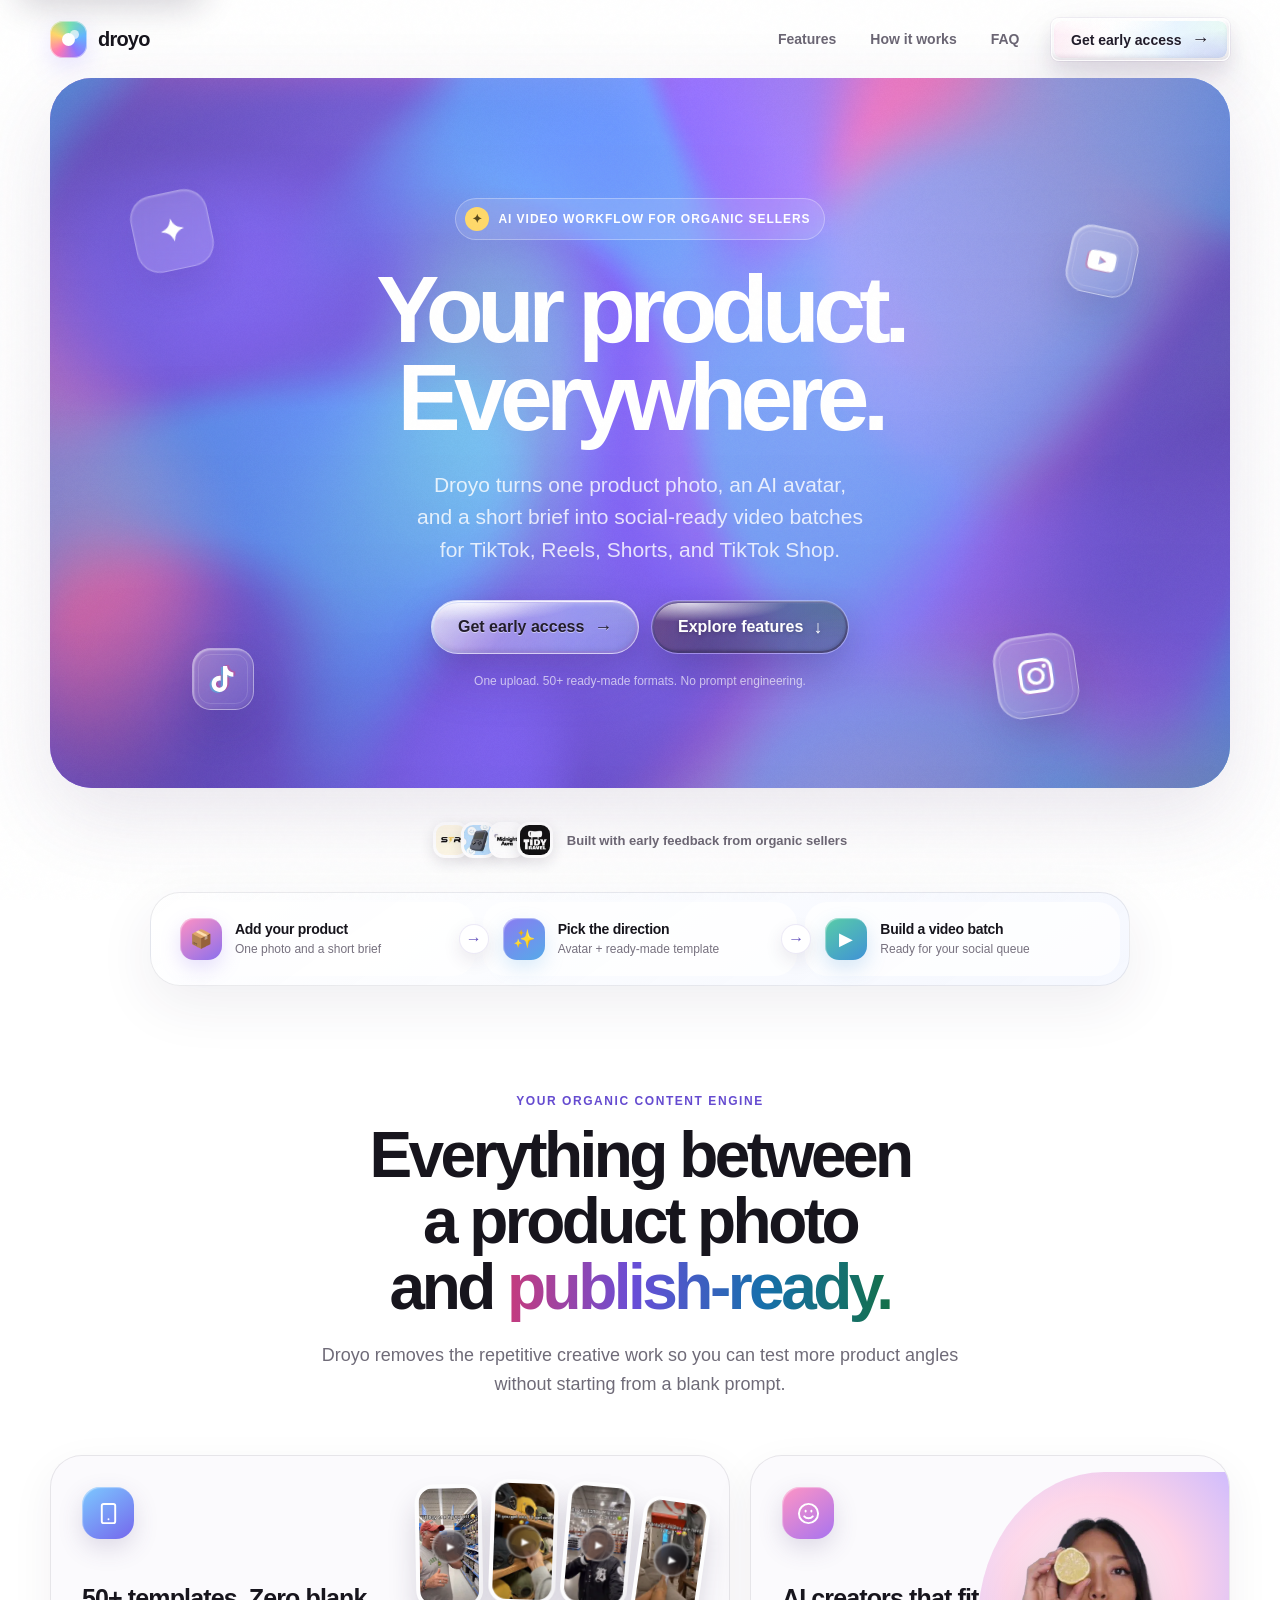
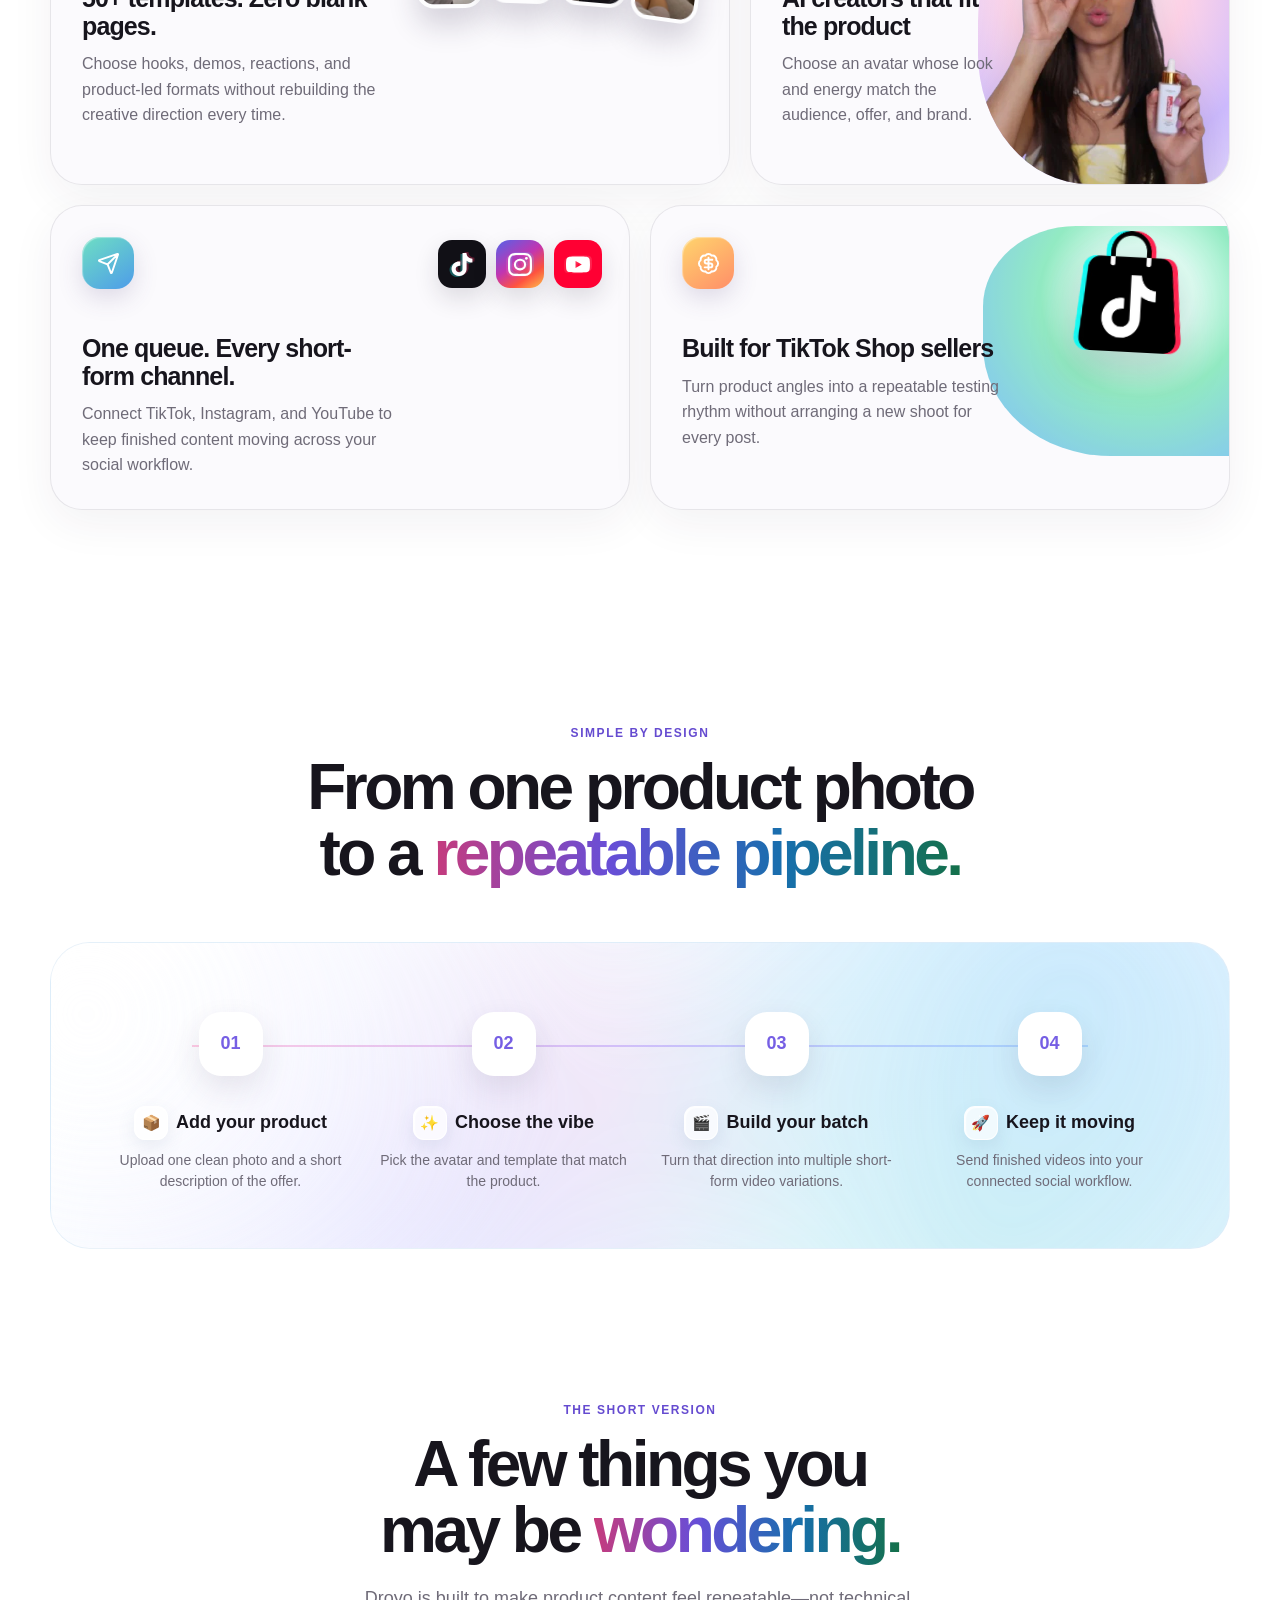
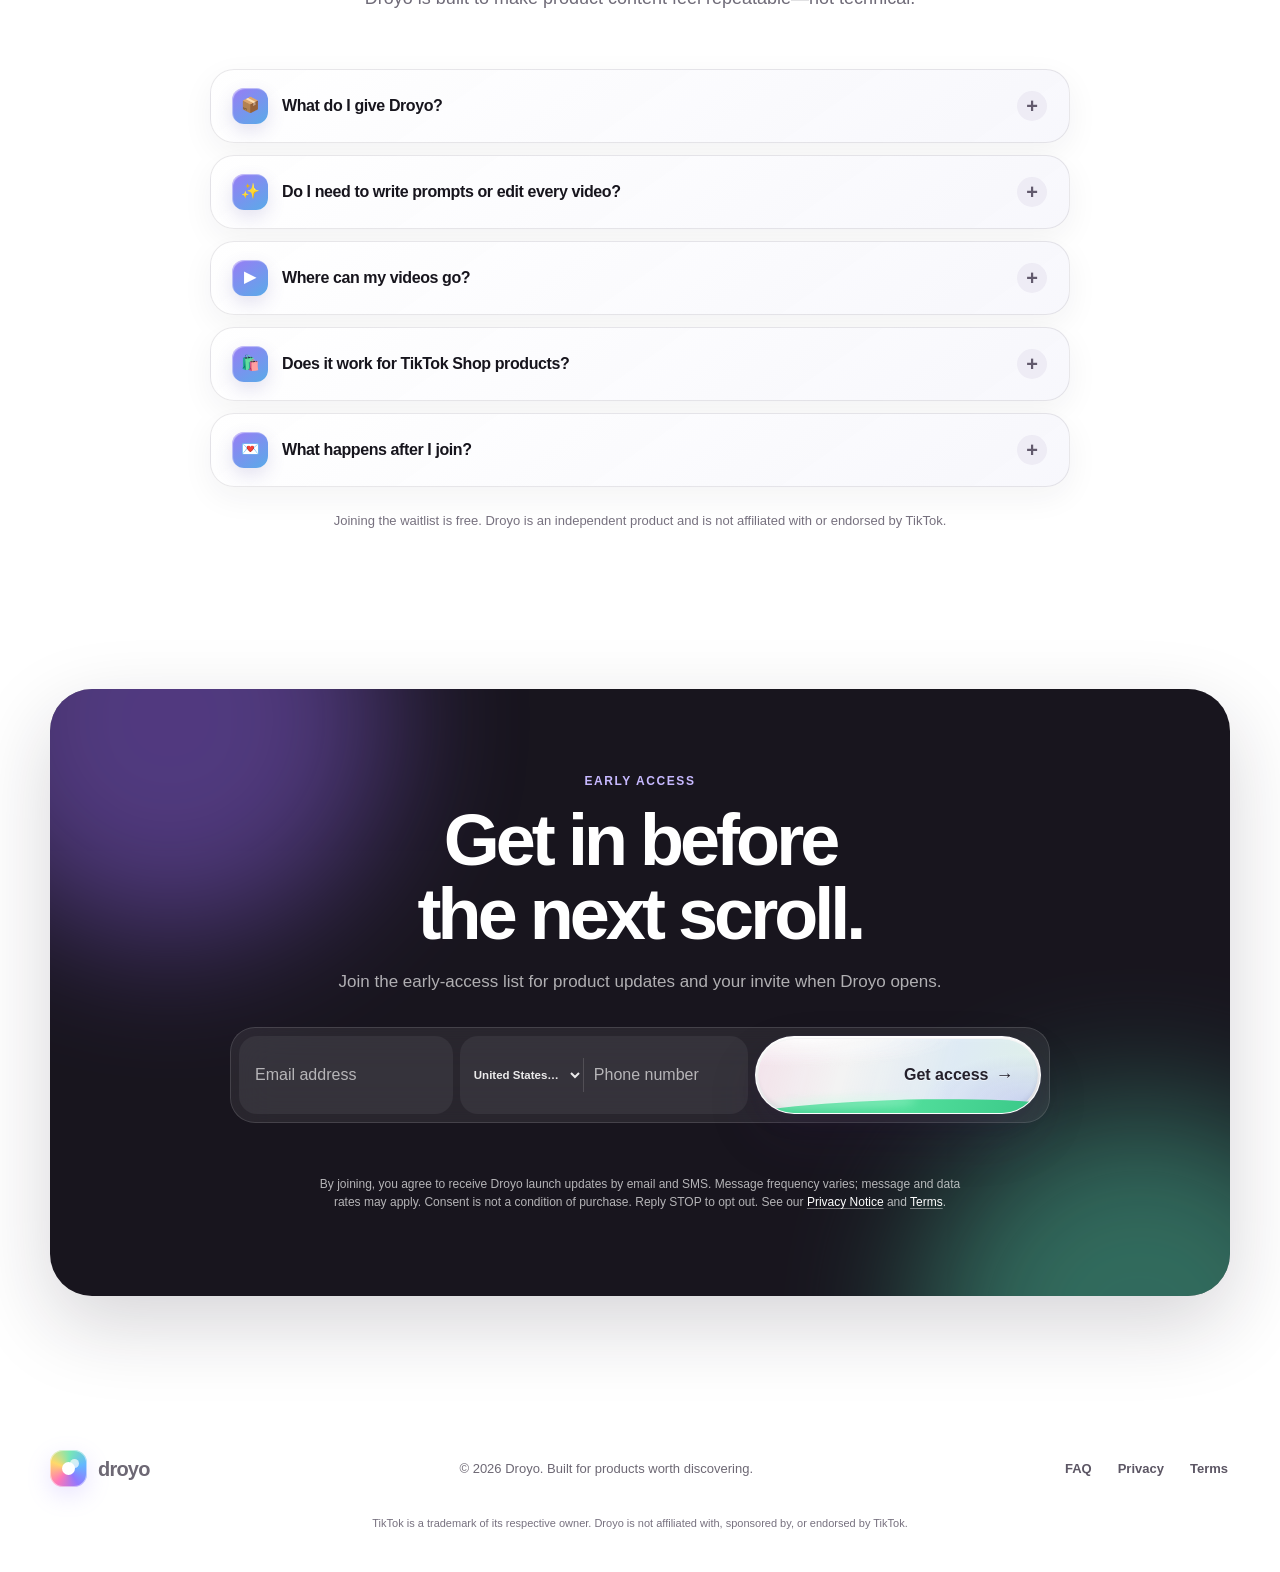
==== commit 8a42ae8d: "Align waitlist form with database policy" ====
--- a/index.html
+++ b/index.html
@@ -452,17 +452,17 @@
     .signup-glow { position: absolute; width: 440px; height: 440px; border-radius: 50%; filter: blur(70px); opacity: .43; }
     .signup-glow.one { background: #9d6cff; left: -100px; top: -190px; }
     .signup-glow.two { background: #55ddb1; right: -130px; bottom: -250px; }
-    .signup-inner { position: relative; z-index: 2; max-width: 710px; margin: 0 auto; }
+    .signup-inner { position: relative; z-index: 2; max-width: 840px; margin: 0 auto; }
     .signup-card h2 { font-size: clamp(42px, 6vw, 72px); }
     .signup-card p { color: rgba(255,255,255,.66); font-size: 17px; line-height: 1.6; }
-    .signup-form { max-width: 680px; margin: 32px auto 0; padding: 8px; border: 1px solid rgba(255,255,255,.13); border-radius: 25px; display: grid; grid-template-columns: 1fr 1.15fr auto; gap: 7px; background: rgba(255,255,255,.075); backdrop-filter: blur(20px); }
+    .signup-form { max-width: 820px; margin: 32px auto 0; padding: 8px; border: 1px solid rgba(255,255,255,.13); border-radius: 25px; display: grid; grid-template-columns: minmax(190px, 1fr) minmax(260px, 1.35fr) auto; gap: 7px; background: rgba(255,255,255,.075); backdrop-filter: blur(20px); }
     .signup-form input { min-width: 0; min-height: 54px; padding: 0 16px; border: 0; outline: 0; border-radius: 18px; color: white; background: rgba(255,255,255,.06); }
     .signup-form input::placeholder { color: rgba(255,255,255,.64); }
     .signup-form input:focus { background: rgba(255,255,255,.11); box-shadow: inset 0 0 0 1px rgba(255,255,255,.24); }
     .signup-form input:focus-visible, .phone-field select:focus-visible { outline: 3px solid rgba(186,174,255,.9); outline-offset: -3px; }
     .phone-field { min-width: 0; min-height: 54px; display: flex; align-items: center; border-radius: 18px; background: rgba(255,255,255,.06); transition: background .2s ease, box-shadow .2s ease; }
     .phone-field:focus-within { background: rgba(255,255,255,.11); box-shadow: inset 0 0 0 1px rgba(255,255,255,.24); }
-    .phone-field select { width: 128px; height: 34px; flex: 0 0 auto; padding: 0 8px 0 10px; border: 0; border-right: 1px solid rgba(255,255,255,.14); outline: 0; color: rgba(255,255,255,.9); background: transparent; cursor: pointer; font-size: 12px; font-weight: 700; text-overflow: ellipsis; }
+    .phone-field select { width: 124px; height: 34px; flex: 0 0 auto; padding: 0 8px 0 10px; border: 0; border-right: 1px solid rgba(255,255,255,.14); outline: 0; color: rgba(255,255,255,.9); background: transparent; cursor: pointer; font-size: 11.5px; font-weight: 700; text-overflow: ellipsis; }
     .phone-field select option { color: #201b28; background: #fff; }
     .phone-field input { width: 100%; padding-left: 10px; background: transparent; box-shadow: none; }
     .phone-field input:focus { background: transparent; box-shadow: none; }
@@ -470,7 +470,7 @@
     .send-button:not(.is-sending):not(.is-success) { animation: send-button-nudge 6.8s ease-in-out infinite; }
     .send-button > span:not(.liquid-fill) { position: relative; z-index: 3; }
     .send-button > .glass-light { position: absolute; z-index: 2; }
-    .send-label, .send-success { display: inline-flex; align-items: center; gap: 7px; transition: opacity .2s ease, transform .28s ease; }
+    .send-label, .send-success { display: inline-flex; align-items: center; gap: 7px; white-space: nowrap; transition: opacity .2s ease, transform .28s ease; }
     .send-success { position: absolute !important; left: 50%; top: 50%; opacity: 0; transform: translate(-50%,-35%) scale(.88); white-space: nowrap; color: #fff; }
     .send-envelope { position: absolute !important; z-index: 4 !important; left: 15px; top: 50%; opacity: 0; color: #fff; font-size: 17px; transform: translateY(-50%) rotate(-8deg); }
     .liquid-fill { position: absolute; z-index: 1; left: -12%; right: -12%; bottom: -115%; height: 132%; border-radius: 48% 52% 0 0 / 16% 18% 0 0; background: linear-gradient(110deg, #36c989, #52df9c 48%, #2ebd7e); transform: rotate(-2deg); transition: bottom .72s cubic-bezier(.2,.78,.18,1), border-radius .72s ease; }
@@ -543,8 +543,8 @@
       .tiny-proof { max-width: 270px; margin: 18px auto 0; line-height: 1.35; }
       .bubble { width: 51px; height: 51px; border-radius: 17px; opacity: .5; }
       .bubble.social-bubble::after { inset: 4px; }
-      .b1 { left: 10px; top: 86px; font-size: 21px; }
-      .b2 { right: 10px; top: 116px; font-size: 19px; }
+      .b1 { left: 12px; top: 24px; font-size: 21px; }
+      .b2 { right: 12px; top: 36px; font-size: 19px; }
       .b3, .b4 { display: none; }
       .trust { flex-direction: column; padding-top: 28px; gap: 9px; text-align: center; font-size: 12px; line-height: 1.35; }
       section { padding: 78px 0; }
@@ -813,8 +813,8 @@
                 <input id="phone" name="phone" type="tel" inputmode="tel" autocomplete="tel" maxlength="32" enterkeyhint="send" placeholder="Phone number" aria-describedby="form-note form-message" required>
                 <input id="full-phone" name="full_phone" type="hidden">
               </div>
-              <label class="form-trap" for="company">Company website</label>
-              <input class="form-trap" id="company" name="company" type="text" tabindex="-1" autocomplete="off">
+              <label class="form-trap" for="company" aria-hidden="true">Company website</label>
+              <input class="form-trap" id="company" name="company" type="text" tabindex="-1" autocomplete="off" aria-hidden="true">
               <button class="liquid-btn send-button" type="submit" aria-label="Get early access"><span class="liquid-fill" aria-hidden="true"></span><span class="glass-light" aria-hidden="true"></span><span class="send-label">Get access <span class="arrow">→</span></span><span class="send-envelope" aria-hidden="true">✉</span><span class="send-success" aria-hidden="true">✓ You’re in</span></button>
             </form>
             <noscript><style>#waitlist-form{display:none}</style><p class="form-message is-error">JavaScript is required to submit the waitlist form safely.</p></noscript>
@@ -1178,17 +1178,6 @@
       message.setAttribute('role', type === 'error' ? 'alert' : 'status');
       message.textContent = text;
     };
-    const signupSource = () => {
-      const params = new URLSearchParams(location.search);
-      const clean = value => String(value || '').replace(/[^a-zA-Z0-9._-]/g, '_').slice(0, 48);
-      const parts = ['droyo_waitlist', 'consent_v1'];
-      ['utm_source', 'utm_medium', 'utm_campaign'].forEach(key => {
-        const value = clean(params.get(key));
-        if (value) parts.push(`${key}:${value}`);
-      });
-      return parts.join('|').slice(0, 220);
-    };
-
     waitlistForm.addEventListener('submit', async event => {
       event.preventDefault();
       const form = event.currentTarget;
@@ -1227,7 +1216,7 @@
           body: JSON.stringify({
             email: document.getElementById('email').value.trim().toLowerCase(),
             phone: fullPhone.value,
-            source: signupSource()
+            source: 'droyo_waitlist'
           }),
           signal: controller.signal
         });
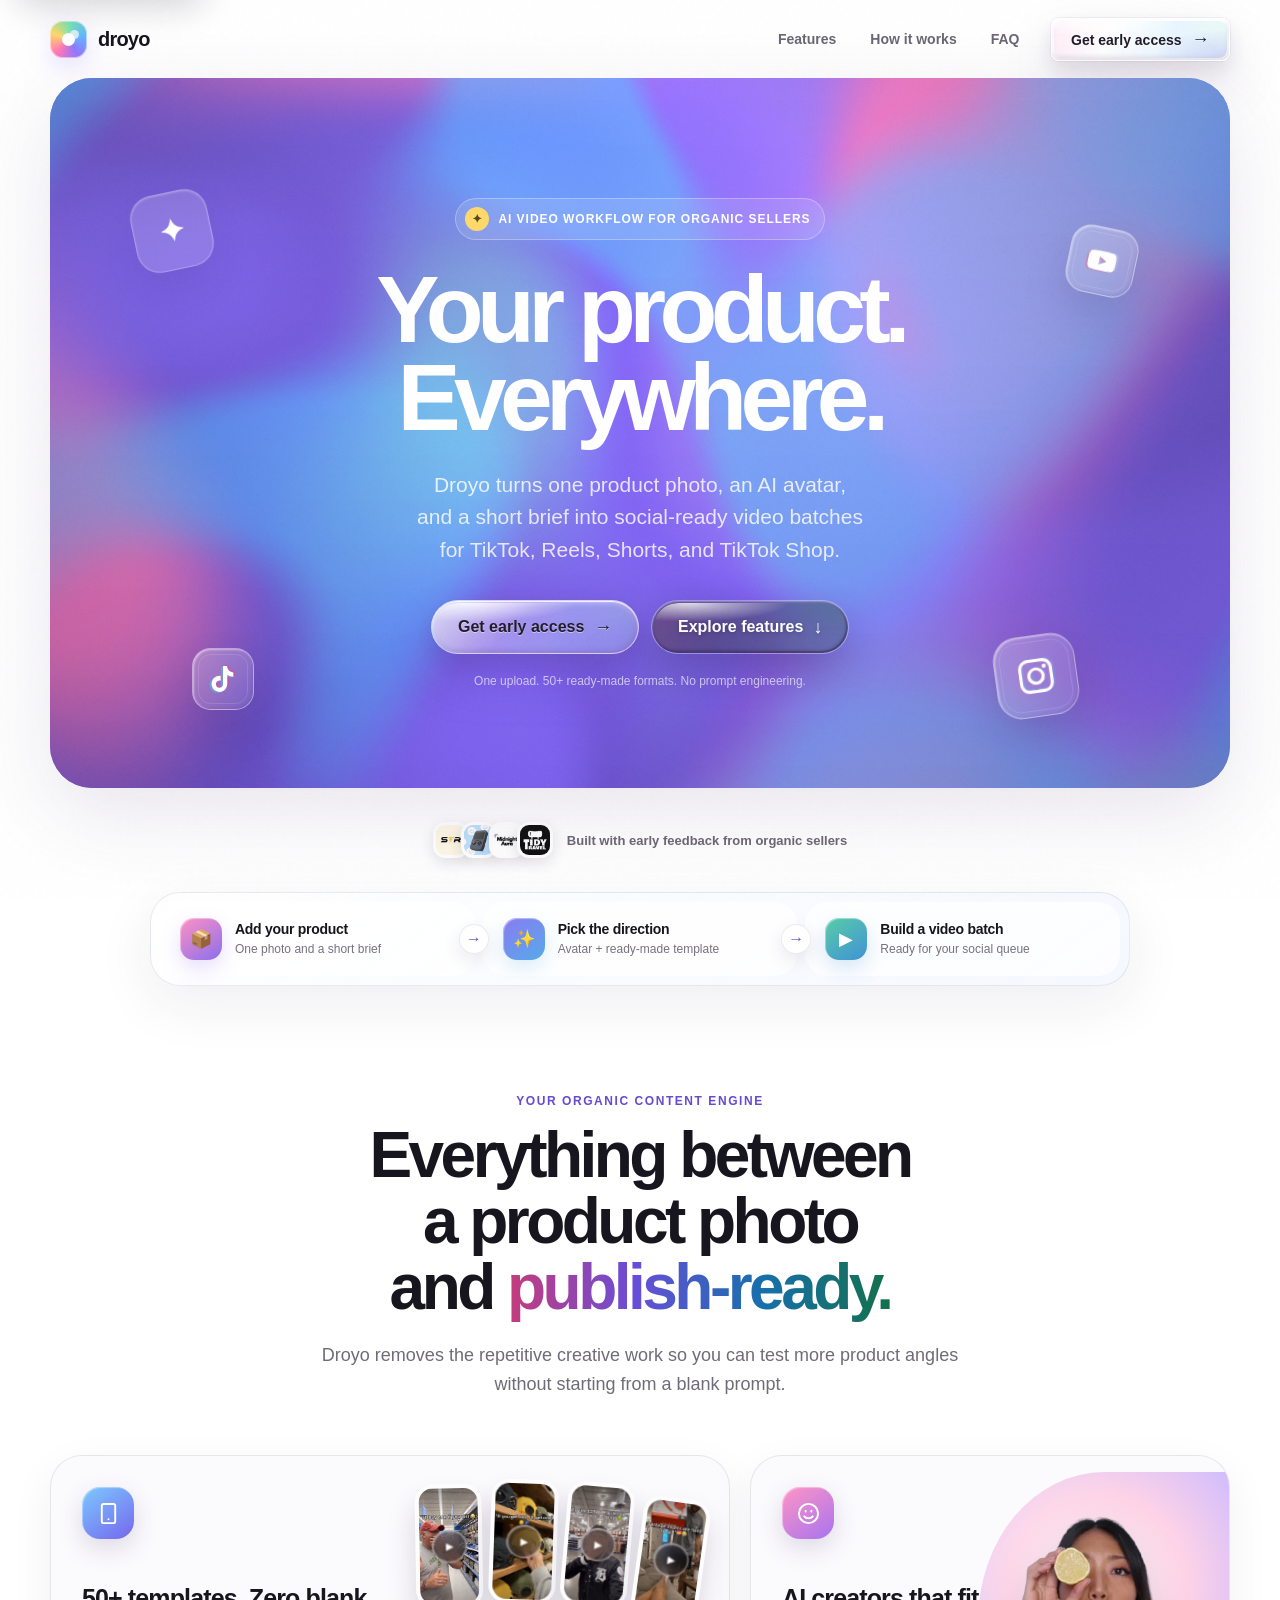
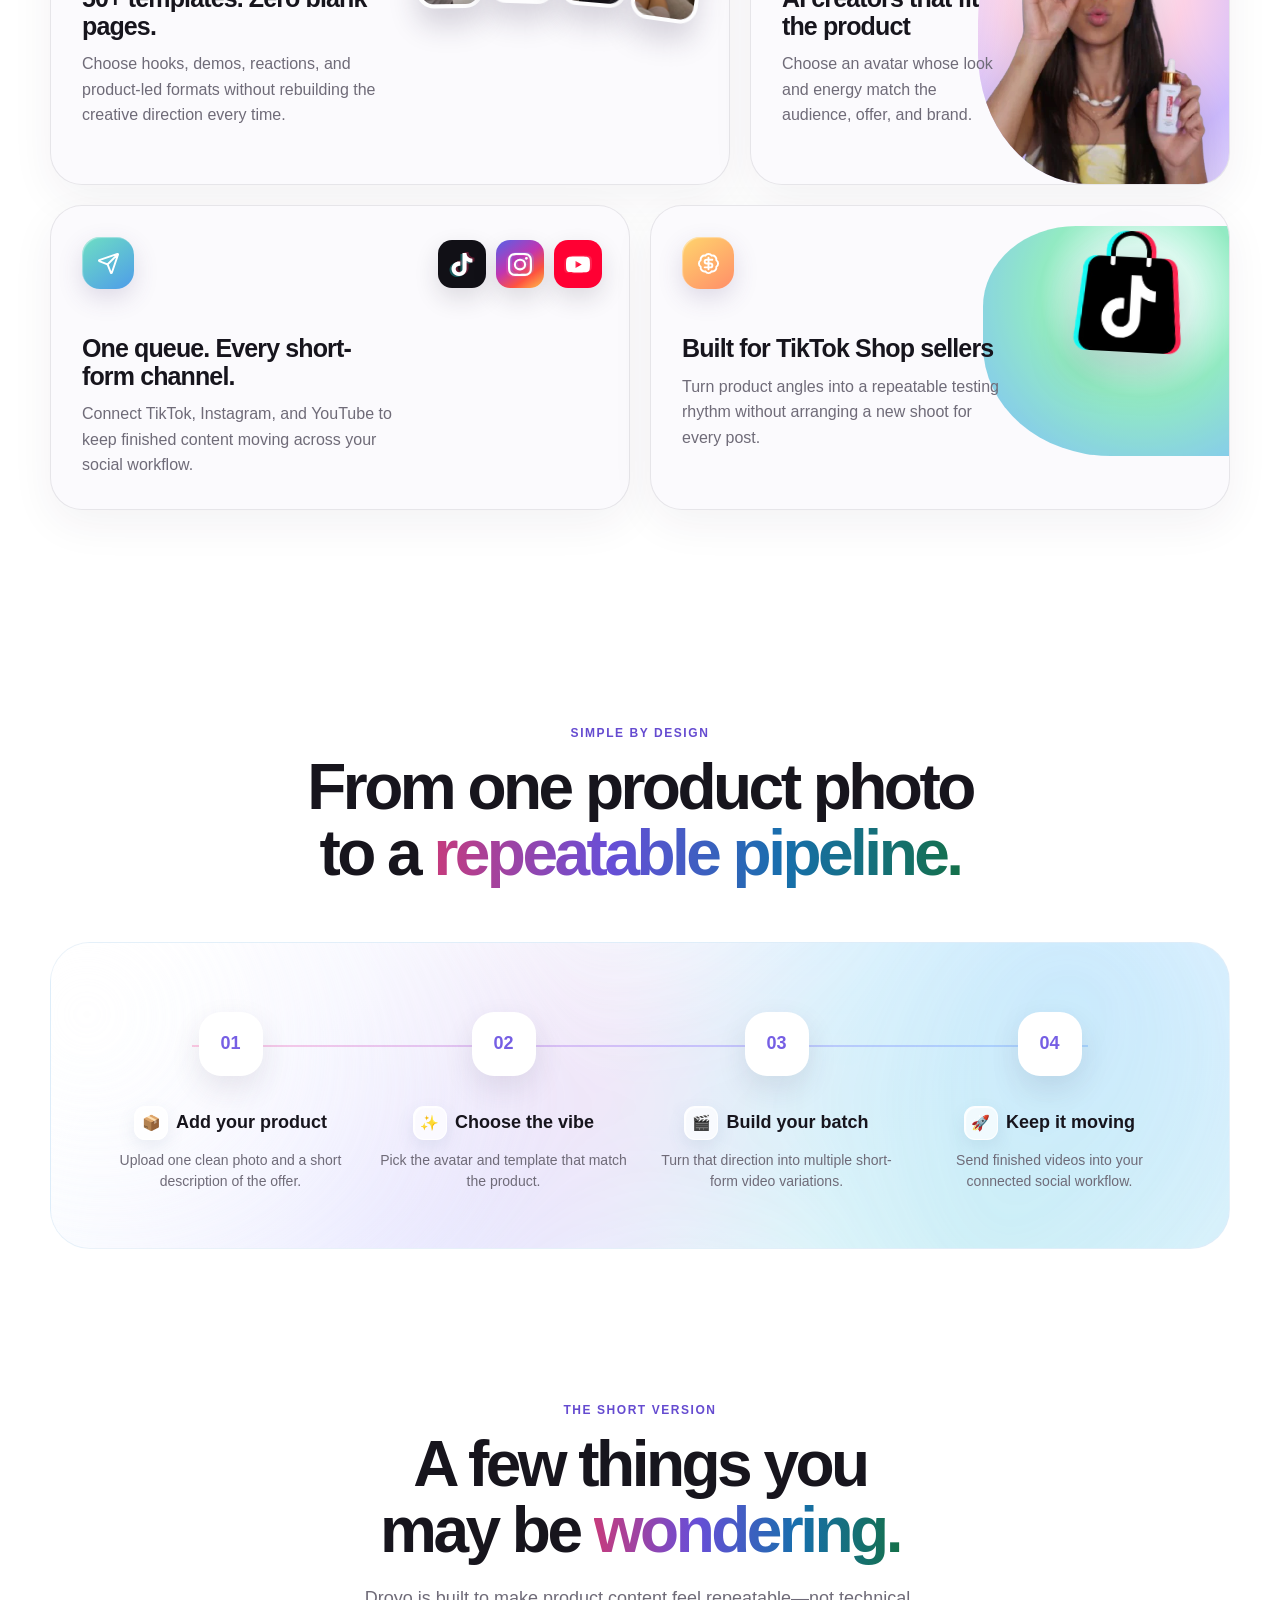
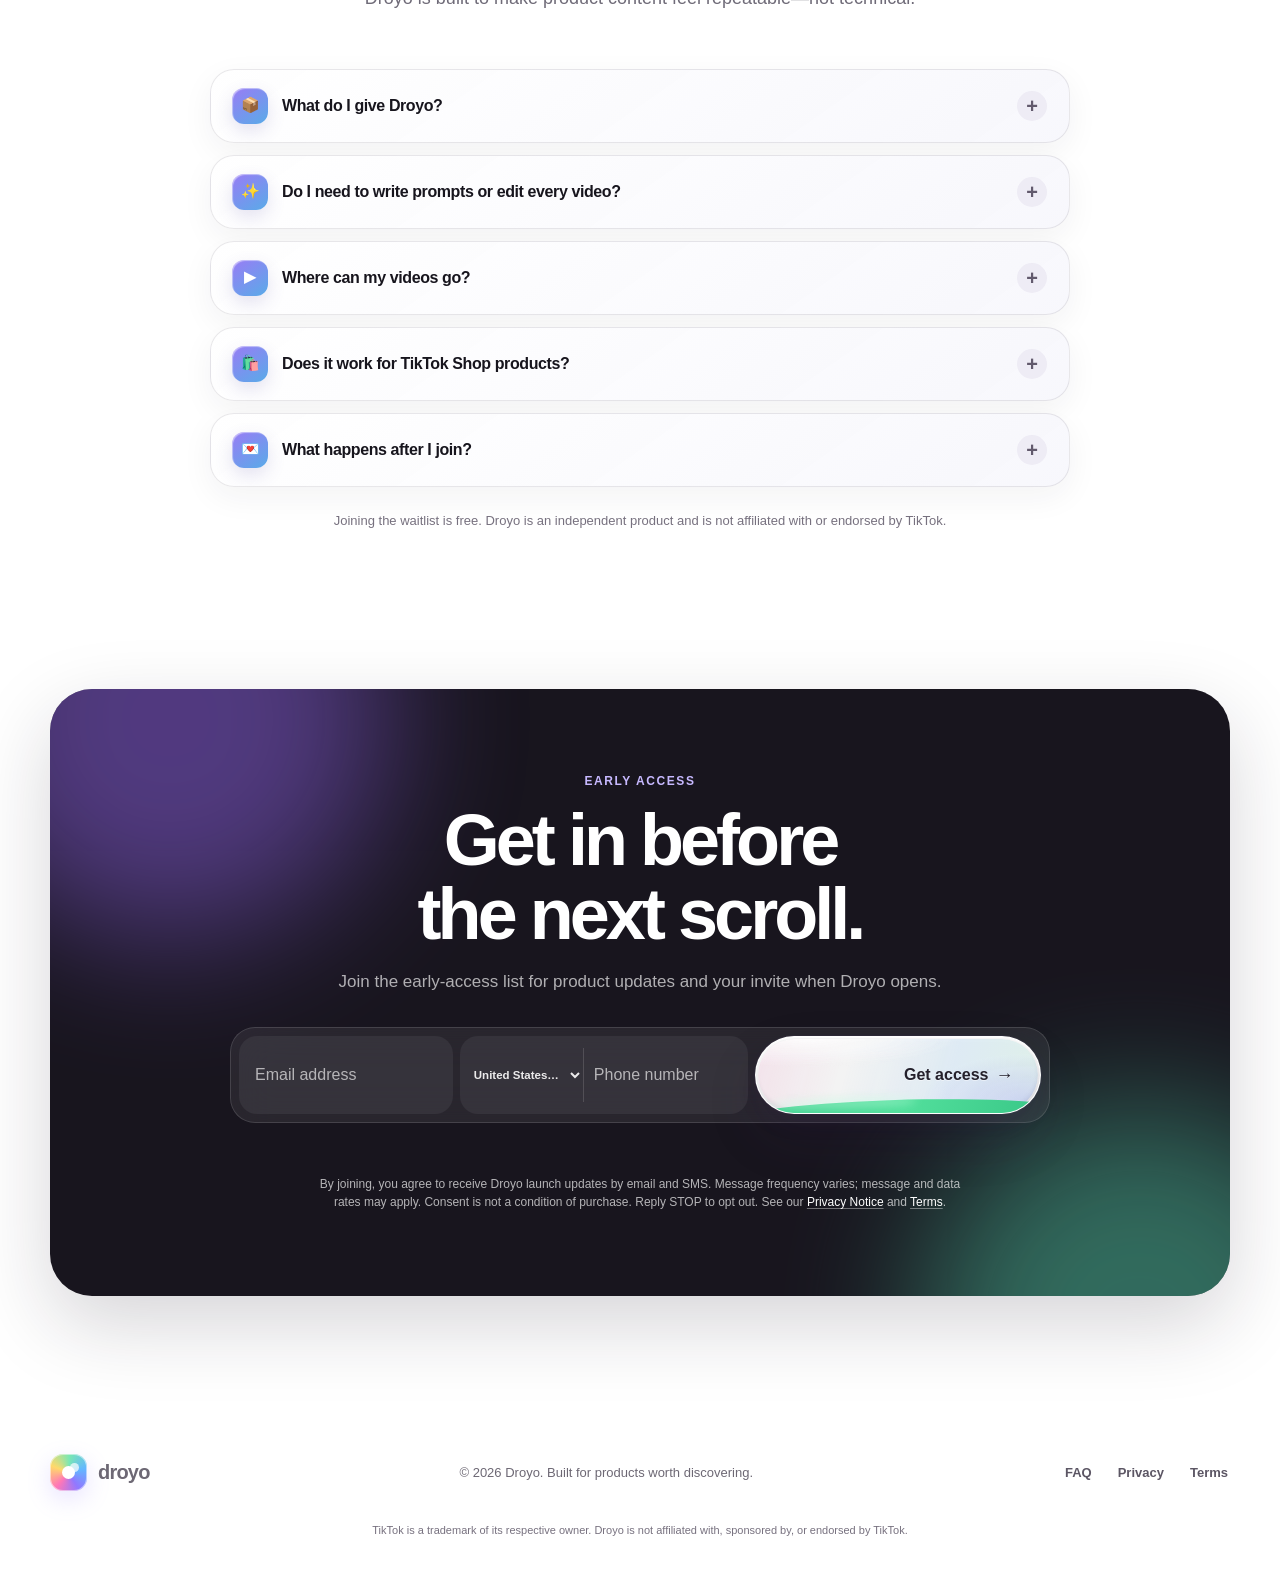
==== commit ca9f5811: "Improve mobile touch targets" ====
--- a/index.html
+++ b/index.html
@@ -174,7 +174,7 @@
       justify-content: space-between;
       gap: 24px;
     }
-    .brand { display: flex; align-items: center; gap: 11px; font: 800 20px/1 "Manrope", sans-serif; letter-spacing: -.04em; }
+    .brand { min-height: 44px; display: flex; align-items: center; gap: 11px; font: 800 20px/1 "Manrope", sans-serif; letter-spacing: -.04em; }
     .brand-mark {
       width: 37px; height: 37px; border-radius: 13px;
       display: grid; place-items: center;
@@ -462,7 +462,7 @@
     .signup-form input:focus-visible, .phone-field select:focus-visible { outline: 3px solid rgba(186,174,255,.9); outline-offset: -3px; }
     .phone-field { min-width: 0; min-height: 54px; display: flex; align-items: center; border-radius: 18px; background: rgba(255,255,255,.06); transition: background .2s ease, box-shadow .2s ease; }
     .phone-field:focus-within { background: rgba(255,255,255,.11); box-shadow: inset 0 0 0 1px rgba(255,255,255,.24); }
-    .phone-field select { width: 124px; height: 34px; flex: 0 0 auto; padding: 0 8px 0 10px; border: 0; border-right: 1px solid rgba(255,255,255,.14); outline: 0; color: rgba(255,255,255,.9); background: transparent; cursor: pointer; font-size: 11.5px; font-weight: 700; text-overflow: ellipsis; }
+    .phone-field select { width: 124px; height: 54px; flex: 0 0 auto; padding: 0 8px 0 10px; border: 0; border-right: 1px solid rgba(255,255,255,.14); outline: 0; color: rgba(255,255,255,.9); background: transparent; cursor: pointer; font-size: 11.5px; font-weight: 700; text-overflow: ellipsis; }
     .phone-field select option { color: #201b28; background: #fff; }
     .phone-field input { width: 100%; padding-left: 10px; background: transparent; box-shadow: none; }
     .phone-field input:focus { background: transparent; box-shadow: none; }
@@ -499,7 +499,7 @@
 
     footer { padding: 46px 0 52px; display: flex; justify-content: space-between; align-items: center; gap: 20px; color: #6d6874; font-size: 13px; }
     .footer-links { display: flex; gap: 22px; }
-    .footer-links a { padding: 7px 2px; color: #5c5664; font-weight: 700; }
+    .footer-links a { min-height: 44px; padding: 7px 2px; display: inline-flex; align-items: center; color: #5c5664; font-weight: 700; }
     .footer-links a:hover { color: #251e2e; }
     .trademark-note { max-width: 650px; margin: -24px auto 40px; color: #77717f; text-align: center; font-size: 11px; line-height: 1.5; }
 
@@ -583,7 +583,7 @@
       .brand { gap: 8px; font-size: 18px; }
       .brand-mark { width: 34px; height: 34px; border-radius: 11px; }
       .nav { gap: 8px; }
-      .nav-cta.liquid-btn.small { min-height: 41px; padding: 0 13px; font-size: 12px; }
+      .nav-cta.liquid-btn.small { min-height: 44px; padding: 0 13px; font-size: 12px; }
       .nav-cta .btn-content { gap: 6px; }
       .hero { padding-inline: 16px; }
       h1 { font-size: 42px; }
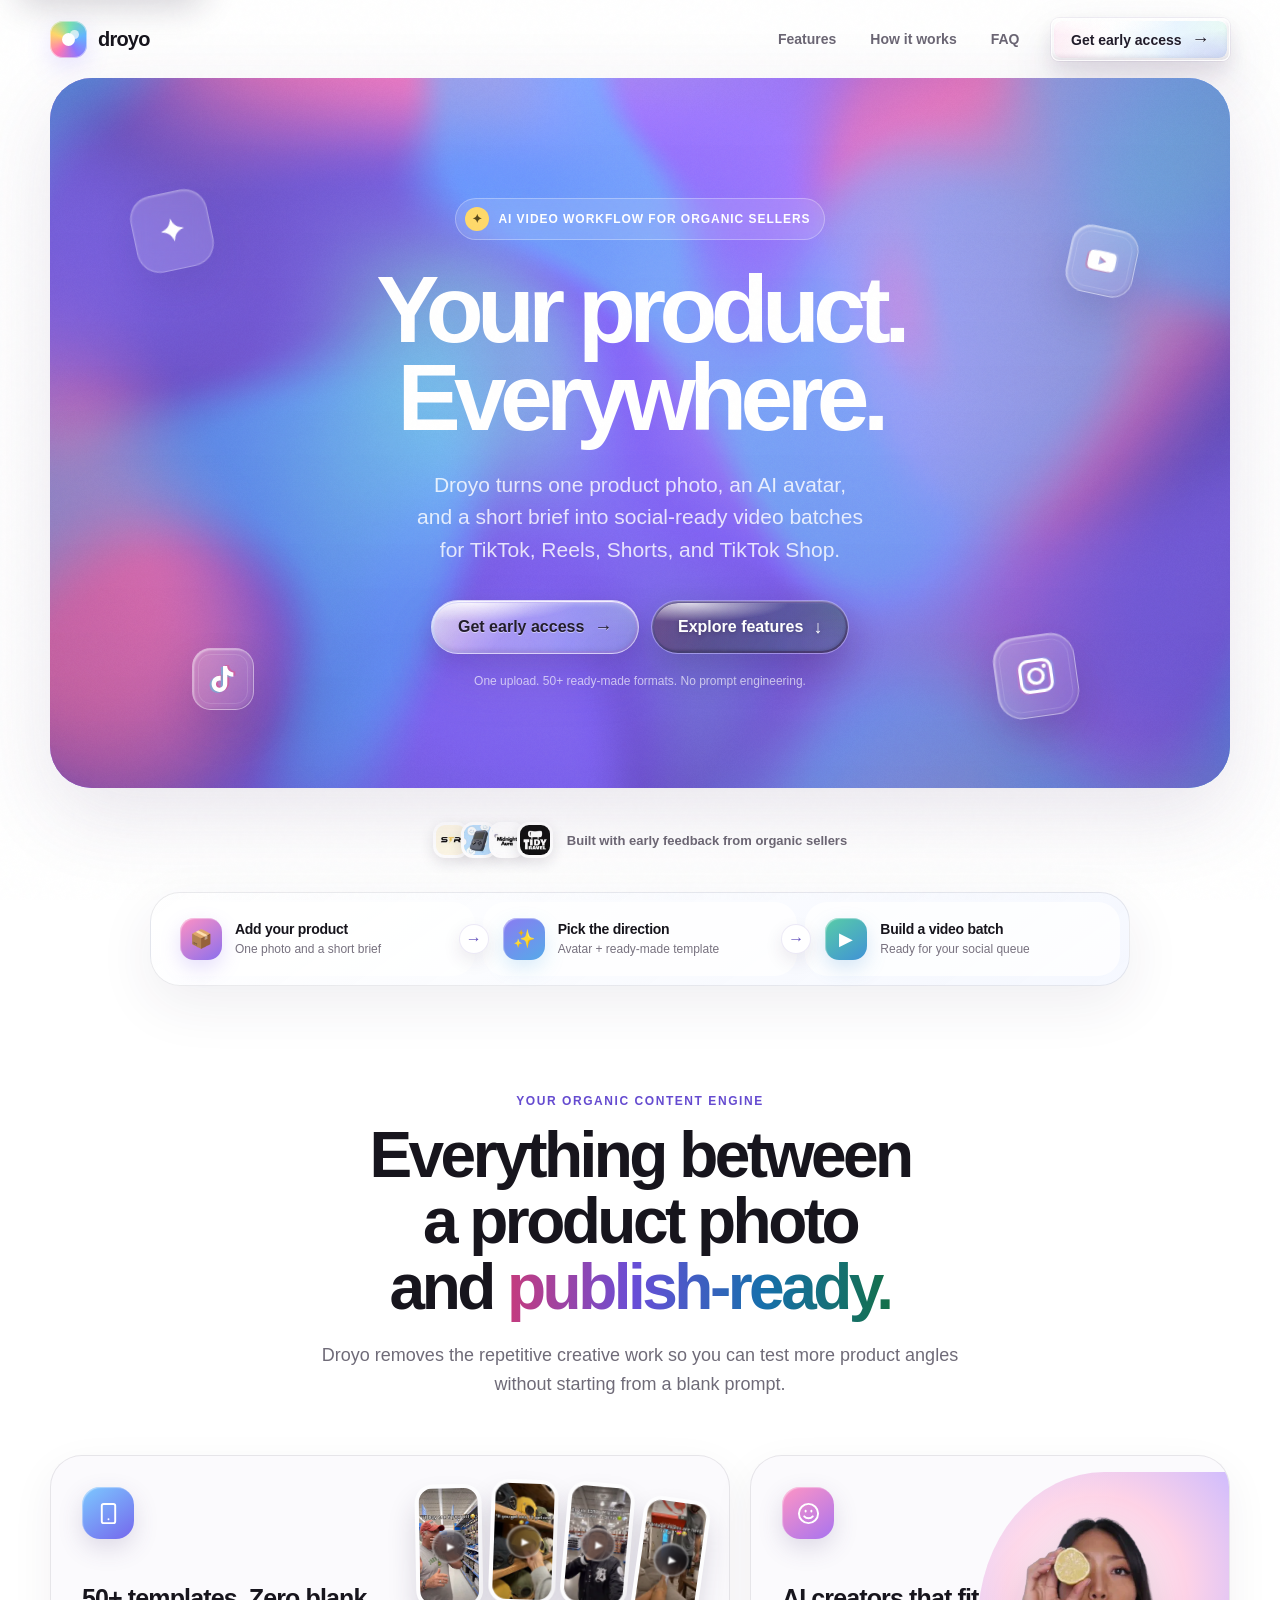
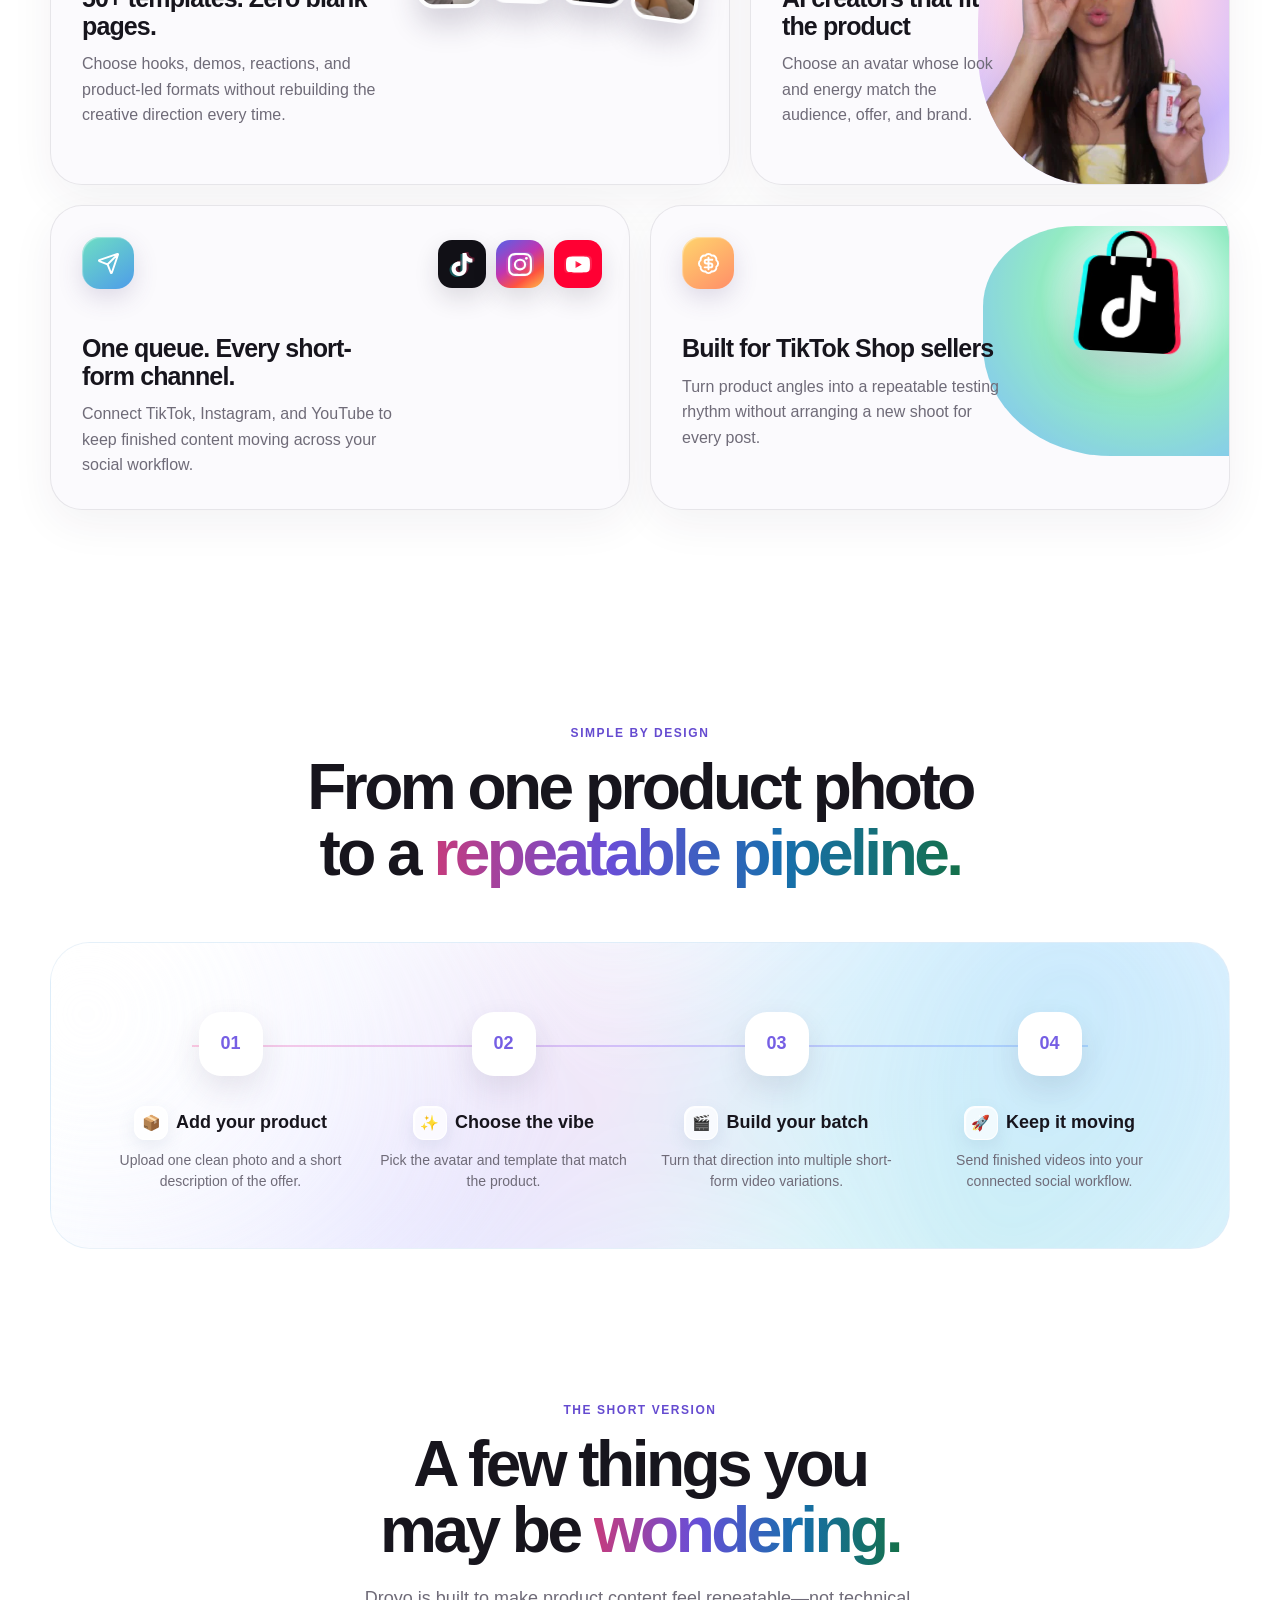
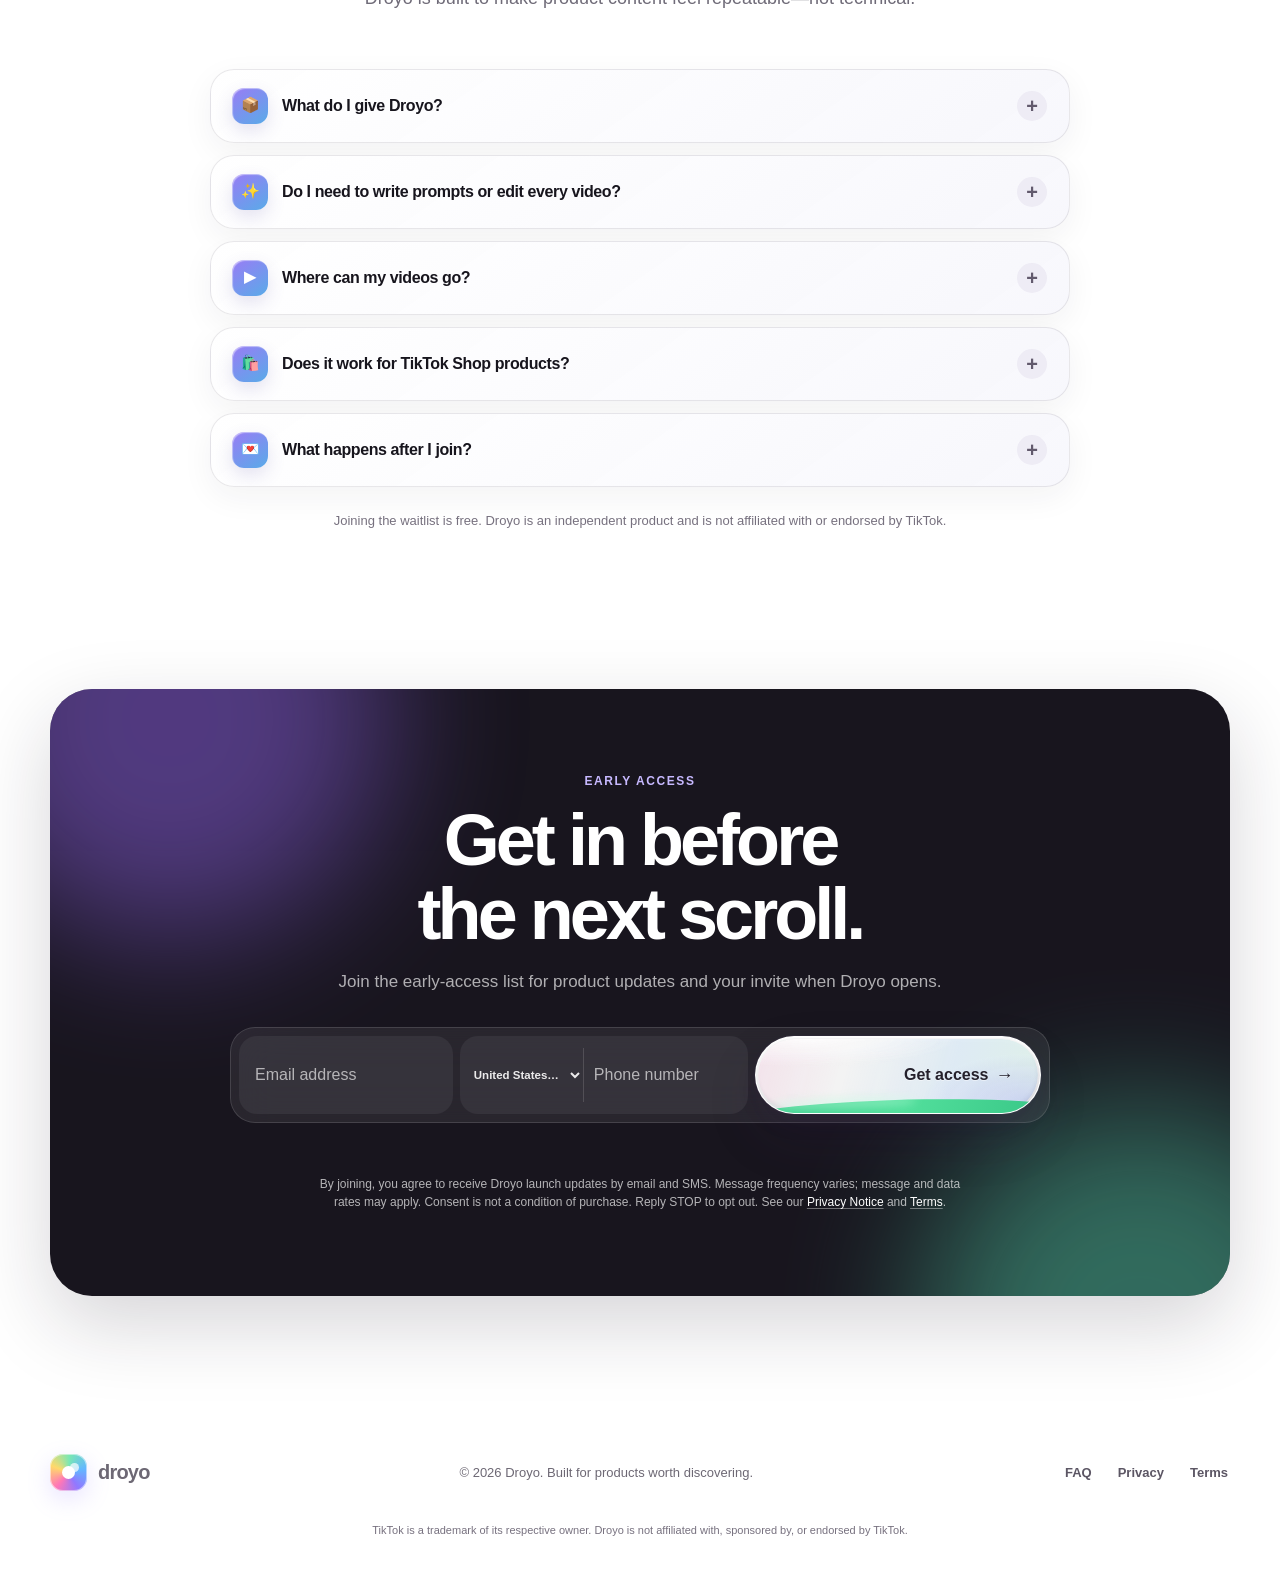
==== commit 59a51540: "Fix markup validity for launch page" ====
--- a/index.html
+++ b/index.html
@@ -623,6 +623,7 @@
       .motion-blur { display: none; }
     }
   </style>
+  <noscript><style>#waitlist-form{display:none}</style></noscript>
 </head>
 <body>
   <a class="skip-link" href="#main-content">Skip to main content</a>
@@ -669,7 +670,7 @@
         </div>
         Built with early feedback from organic sellers
       </div>
-      <div class="story-strip" aria-label="From product input to social-ready output" data-reveal>
+      <div class="story-strip" role="group" aria-label="From product input to social-ready output" data-reveal>
         <div class="story-item"><span class="story-icon" aria-hidden="true">📦</span><span class="story-copy"><strong>Add your product</strong><span>One photo and a short brief</span></span></div>
         <div class="story-item"><span class="story-icon" aria-hidden="true">✨</span><span class="story-copy"><strong>Pick the direction</strong><span>Avatar + ready-made template</span></span></div>
         <div class="story-item"><span class="story-icon" aria-hidden="true">▶</span><span class="story-copy"><strong>Build a video batch</strong><span>Ready for your social queue</span></span></div>
@@ -777,7 +778,7 @@
               <input id="email" name="email" type="email" autocomplete="email" autocapitalize="none" spellcheck="false" maxlength="254" enterkeyhint="next" placeholder="Email address" aria-describedby="form-note form-message" required>
               <div class="phone-field">
                 <label class="visually-hidden" for="country-code">Country code</label>
-                <select id="country-code" name="country_code" required>
+                <select id="country-code" name="country_code">
                   <option value="US" data-dial="+1" selected>United States (+1)</option>
                   <option value="CA" data-dial="+1">Canada (+1)</option>
                   <option value="GB" data-dial="+44">United Kingdom (+44)</option>
@@ -813,11 +814,11 @@
                 <input id="phone" name="phone" type="tel" inputmode="tel" autocomplete="tel" maxlength="32" enterkeyhint="send" placeholder="Phone number" aria-describedby="form-note form-message" required>
                 <input id="full-phone" name="full_phone" type="hidden">
               </div>
-              <label class="form-trap" for="company" aria-hidden="true">Company website</label>
+              <label class="form-trap" for="company" hidden>Company website</label>
               <input class="form-trap" id="company" name="company" type="text" tabindex="-1" autocomplete="off" aria-hidden="true">
               <button class="liquid-btn send-button" type="submit" aria-label="Get early access"><span class="liquid-fill" aria-hidden="true"></span><span class="glass-light" aria-hidden="true"></span><span class="send-label">Get access <span class="arrow">→</span></span><span class="send-envelope" aria-hidden="true">✉</span><span class="send-success" aria-hidden="true">✓ You’re in</span></button>
             </form>
-            <noscript><style>#waitlist-form{display:none}</style><p class="form-message is-error">JavaScript is required to submit the waitlist form safely.</p></noscript>
+            <noscript><p class="form-message is-error">JavaScript is required to submit the waitlist form safely.</p></noscript>
             <div class="form-message" id="form-message" role="status" aria-live="polite" aria-atomic="true"></div>
             <div class="form-note" id="form-note">By joining, you agree to receive Droyo launch updates by email and SMS. Message frequency varies; message and data rates may apply. Consent is not a condition of purchase. Reply STOP to opt out. See our <a href="/privacy.html">Privacy Notice</a> and <a href="/terms.html">Terms</a>.</div>
           </div>
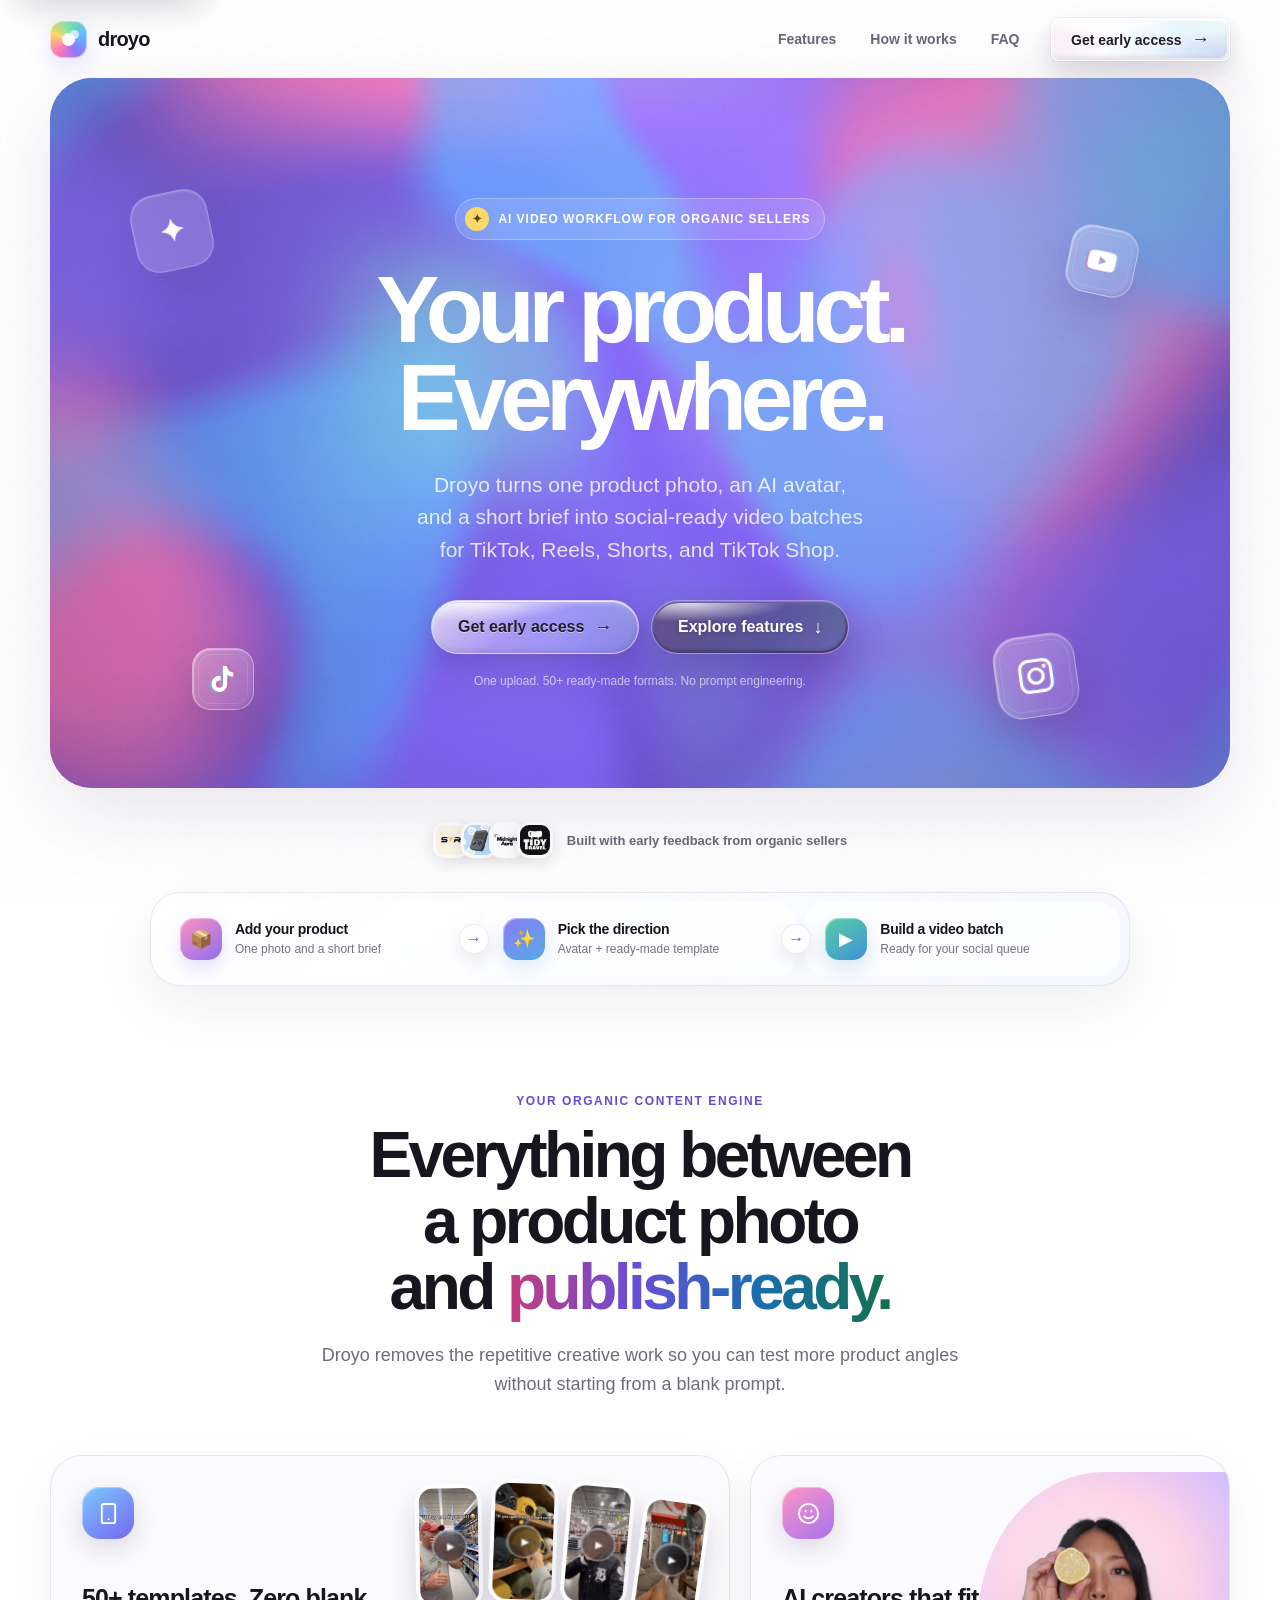
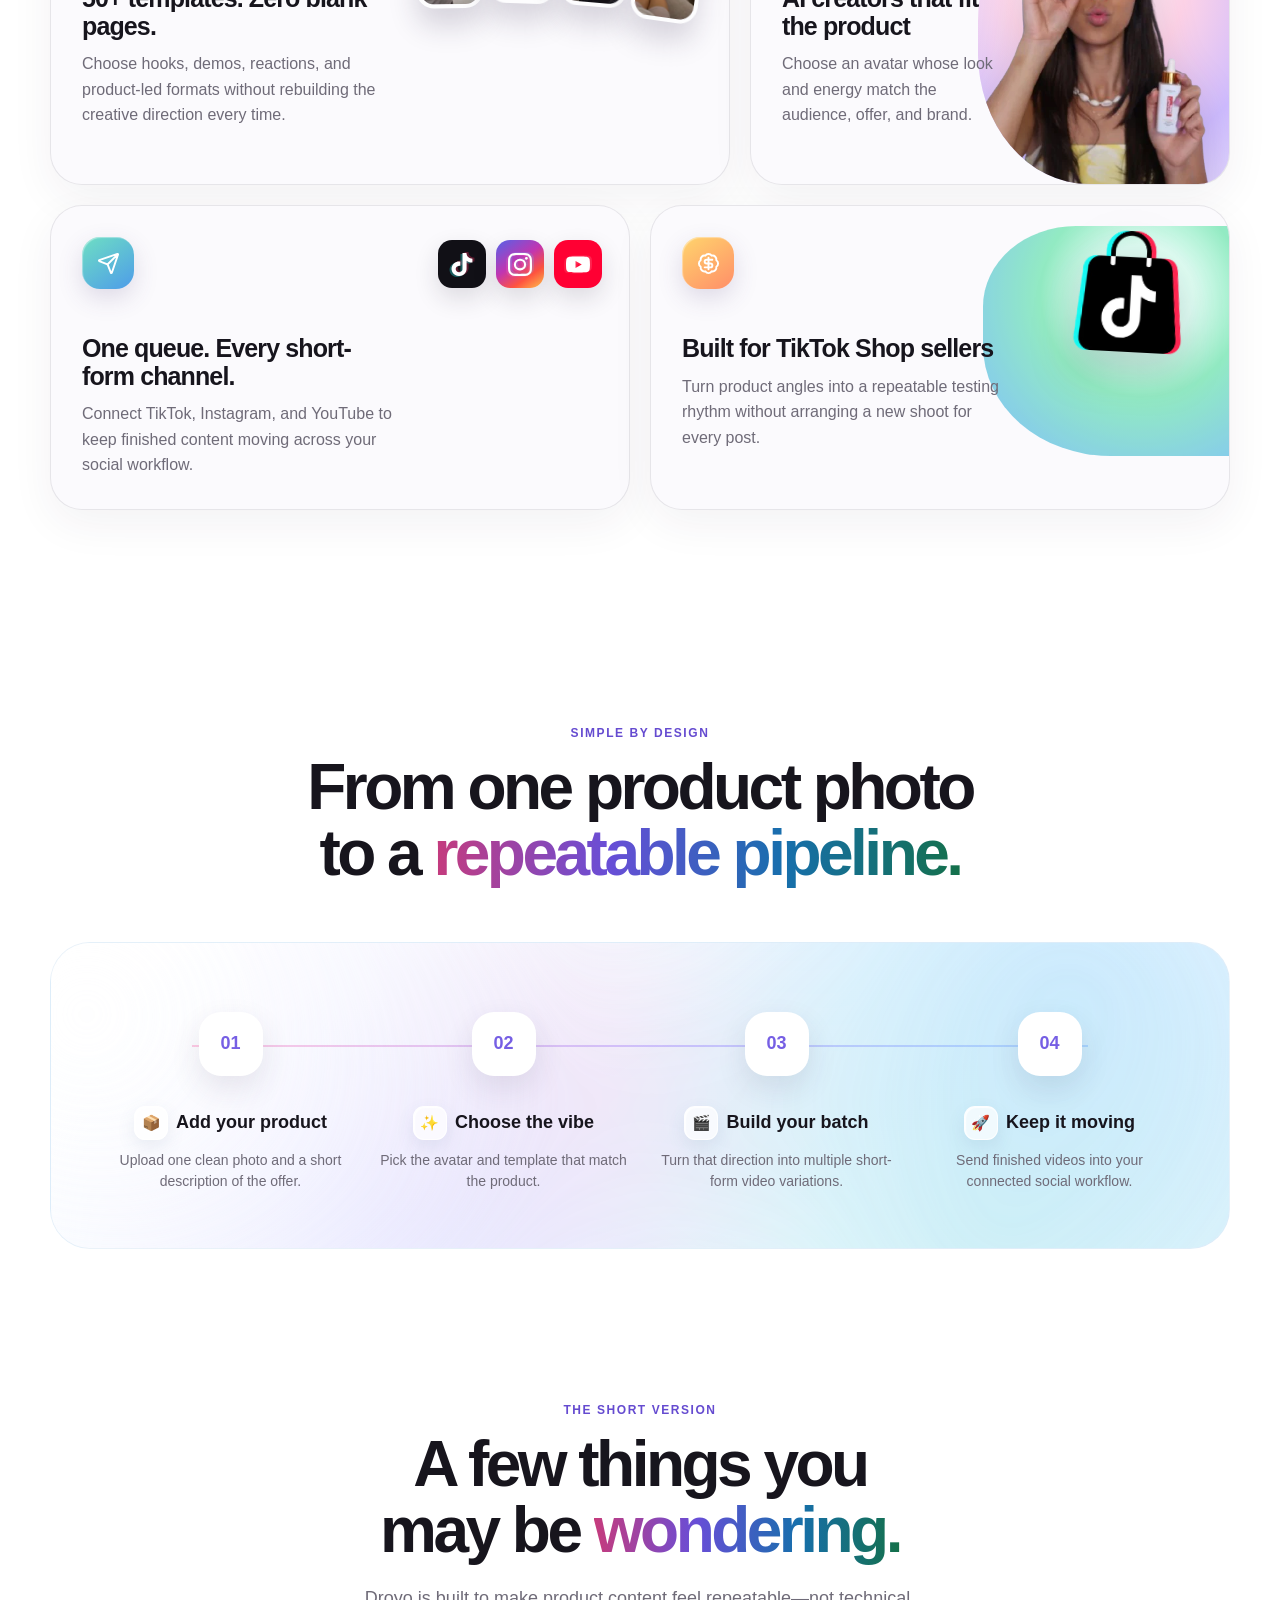
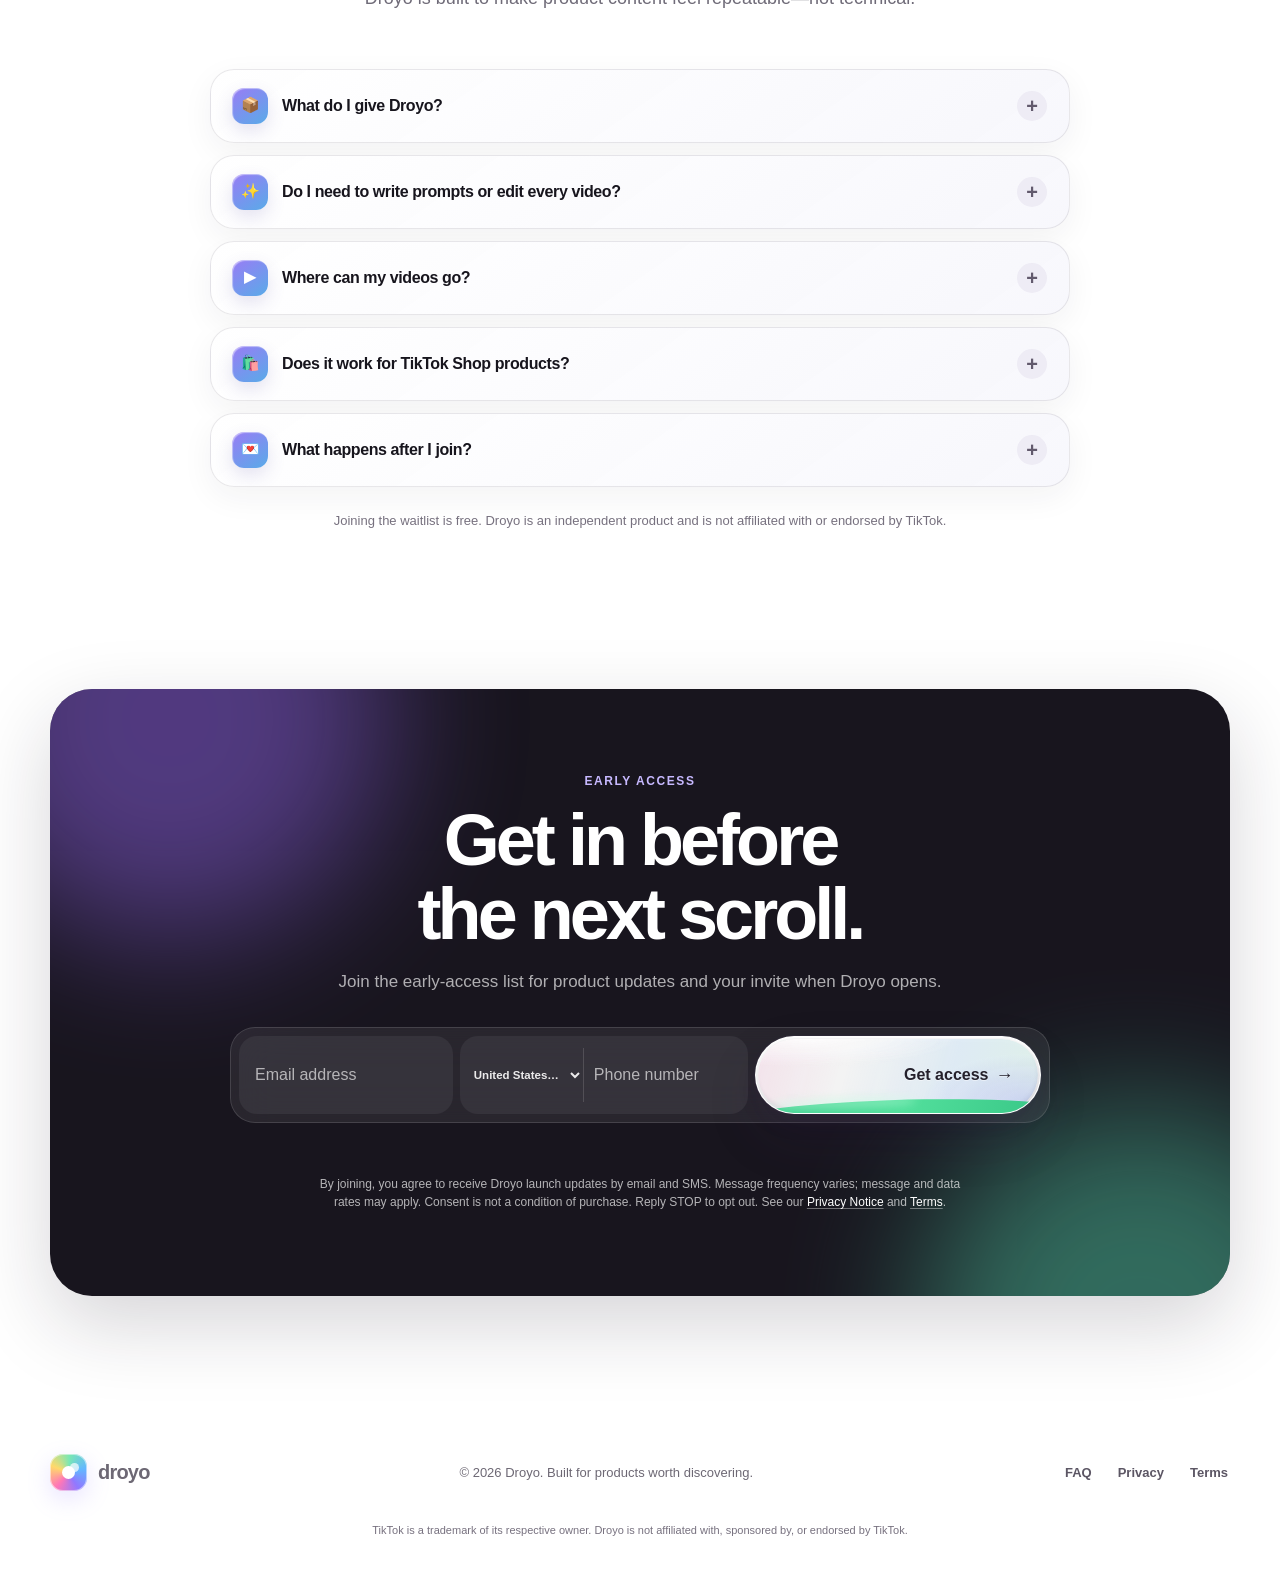
==== commit da61049a: "Align waitlist accessibility and structured data" ====
--- a/index.html
+++ b/index.html
@@ -73,23 +73,28 @@
           "mainEntity": [
             {
               "@type": "Question",
-              "name": "What do I need to start with Droyo?",
-              "acceptedAnswer": { "@type": "Answer", "text": "A product photo, an avatar choice, and a short product brief. Droyo handles the creative direction through ready-made video templates." }
+              "name": "What do I give Droyo?",
+              "acceptedAnswer": { "@type": "Answer", "text": "A product photo, your avatar choice, and a short product brief. The template handles the repeatable creative direction from there." }
             },
             {
               "@type": "Question",
-              "name": "Which platforms does Droyo support?",
-              "acceptedAnswer": { "@type": "Answer", "text": "Droyo is designed for TikTok, TikTok Shop, Instagram Reels, and YouTube Shorts workflows." }
+              "name": "Do I need to write prompts or edit every video?",
+              "acceptedAnswer": { "@type": "Answer", "text": "No prompt engineering is required. Choose a ready-made format and control the product, avatar, and direction without rebuilding the workflow." }
             },
             {
               "@type": "Question",
-              "name": "Do I need to write AI prompts or edit every video?",
-              "acceptedAnswer": { "@type": "Answer", "text": "No prompt engineering is required. Choose a template, product details, and avatar; Droyo handles the repeatable production flow." }
+              "name": "Where can my videos go?",
+              "acceptedAnswer": { "@type": "Answer", "text": "Droyo is designed around TikTok, TikTok Shop, Instagram Reels, and YouTube Shorts, with connected social workflows for consistent posting." }
             },
             {
               "@type": "Question",
-              "name": "Is Droyo affiliated with TikTok?",
-              "acceptedAnswer": { "@type": "Answer", "text": "No. Droyo is an independent product and is not affiliated with or endorsed by TikTok." }
+              "name": "Does it work for TikTok Shop products?",
+              "acceptedAnswer": { "@type": "Answer", "text": "Yes. Product-led formats and batch creation are designed for sellers who need more angles to test without more shoots." }
+            },
+            {
+              "@type": "Question",
+              "name": "What happens after I join?",
+              "acceptedAnswer": { "@type": "Answer", "text": "We are opening early access in stages. You will receive launch updates and an invite by email and SMS when your spot is ready." }
             }
           ]
         }
@@ -815,8 +820,8 @@
                 <input id="full-phone" name="full_phone" type="hidden">
               </div>
               <label class="form-trap" for="company" hidden>Company website</label>
-              <input class="form-trap" id="company" name="company" type="text" tabindex="-1" autocomplete="off" aria-hidden="true">
-              <button class="liquid-btn send-button" type="submit" aria-label="Get early access"><span class="liquid-fill" aria-hidden="true"></span><span class="glass-light" aria-hidden="true"></span><span class="send-label">Get access <span class="arrow">→</span></span><span class="send-envelope" aria-hidden="true">✉</span><span class="send-success" aria-hidden="true">✓ You’re in</span></button>
+              <input class="form-trap" id="company" name="company" type="text" tabindex="-1" autocomplete="off" hidden>
+              <button class="liquid-btn send-button" type="submit" aria-label="Get access"><span class="liquid-fill" aria-hidden="true"></span><span class="glass-light" aria-hidden="true"></span><span class="send-label">Get access <span class="arrow">→</span></span><span class="send-envelope" aria-hidden="true">✉</span><span class="send-success" aria-hidden="true">✓ You’re in</span></button>
             </form>
             <noscript><p class="form-message is-error">JavaScript is required to submit the waitlist form safely.</p></noscript>
             <div class="form-message" id="form-message" role="status" aria-live="polite" aria-atomic="true"></div>
@@ -1200,7 +1205,7 @@
       button.classList.add('is-sending');
       button.disabled = true;
       button.setAttribute('aria-busy', 'true');
-      button.setAttribute('aria-label', 'Sending your early-access signup');
+      button.setAttribute('aria-label', 'Get access — sending');
       form.setAttribute('aria-busy', 'true');
 
       const started = performance.now();
@@ -1232,7 +1237,7 @@
         button.classList.remove('is-sending');
         button.classList.add('is-success');
         button.setAttribute('aria-busy', 'false');
-        button.setAttribute('aria-label', 'You are on the Droyo early-access list');
+        button.setAttribute('aria-label', 'You’re in — Droyo early-access list confirmed');
         form.setAttribute('aria-busy', 'false');
         form.querySelectorAll('input, select').forEach(control => { control.disabled = true; });
         setFormMessage('success', result?.code === '23505'
@@ -1243,7 +1248,7 @@
         button.classList.remove('is-sending');
         button.disabled = false;
         button.setAttribute('aria-busy', 'false');
-        button.setAttribute('aria-label', 'Get early access');
+        button.setAttribute('aria-label', 'Get access');
         form.setAttribute('aria-busy', 'false');
         setFormMessage('error', error.name === 'AbortError'
           ? 'The connection timed out. Check your signal and try again.'
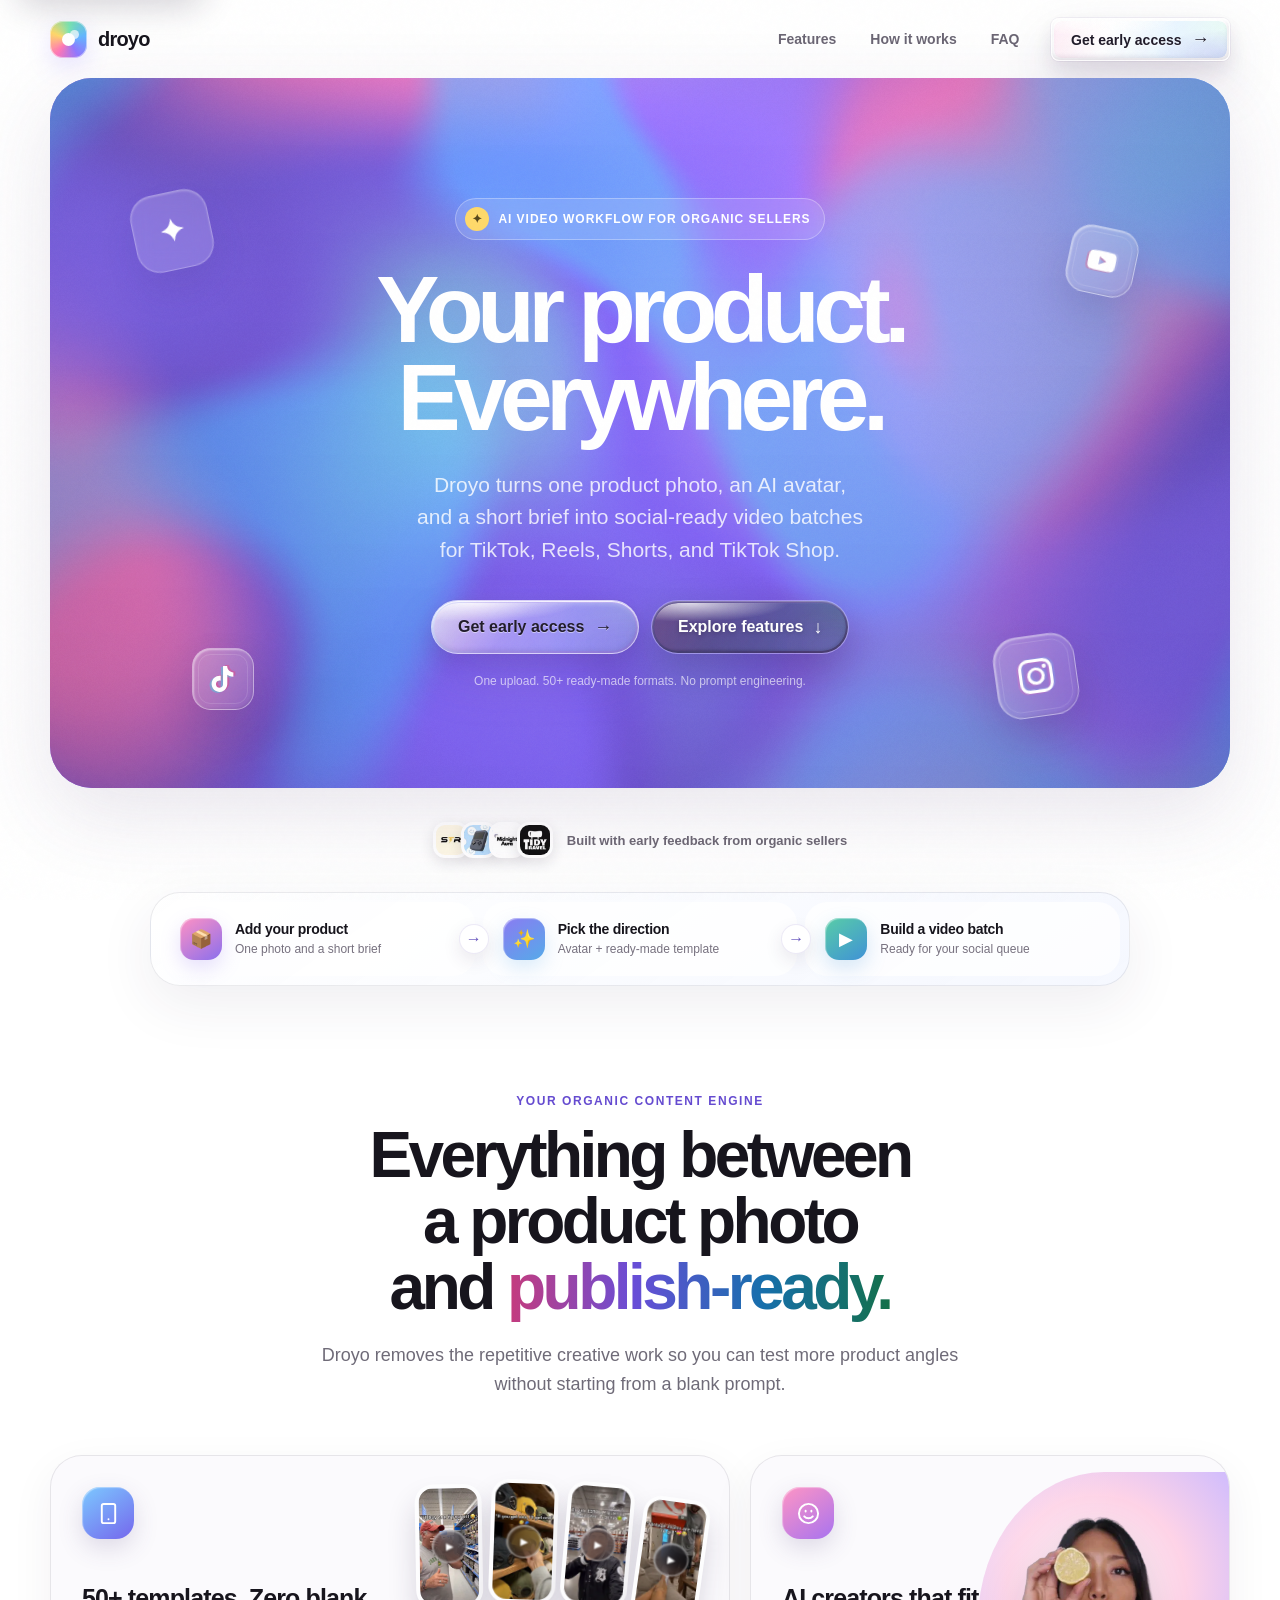
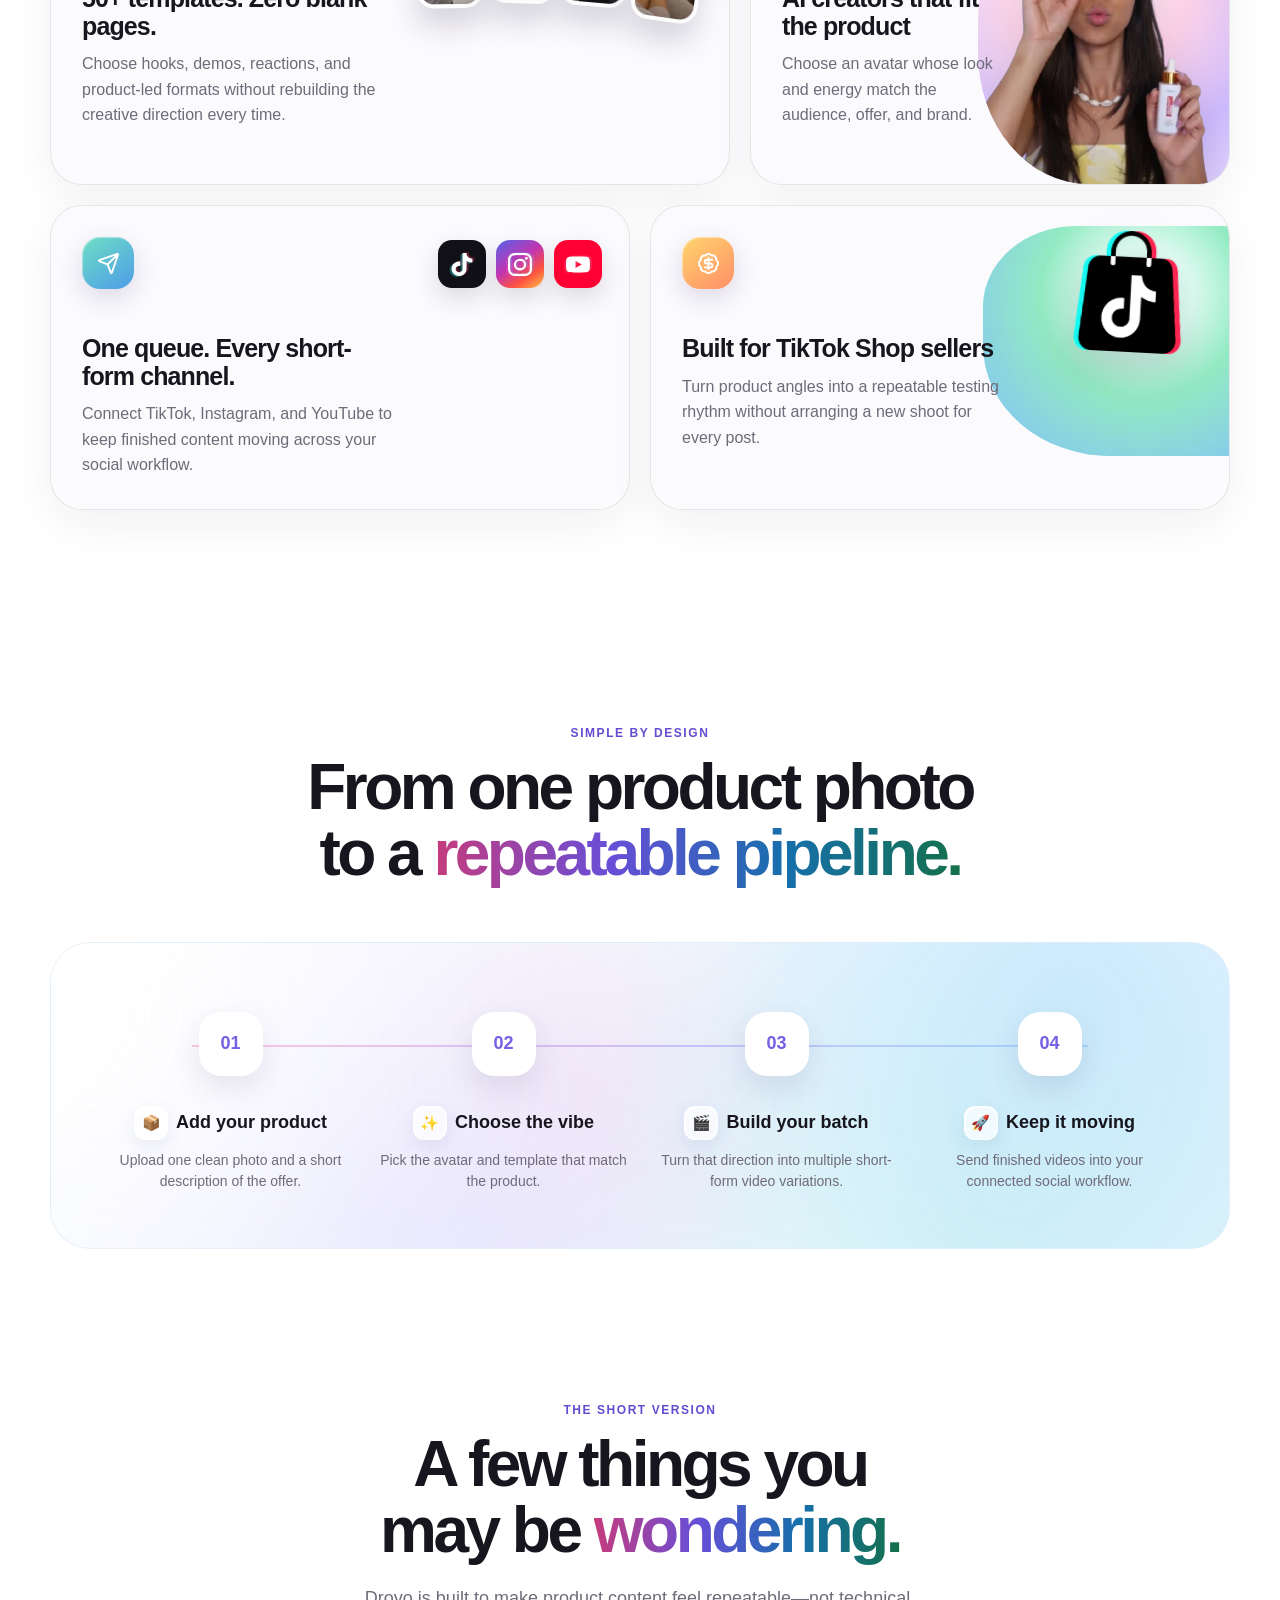
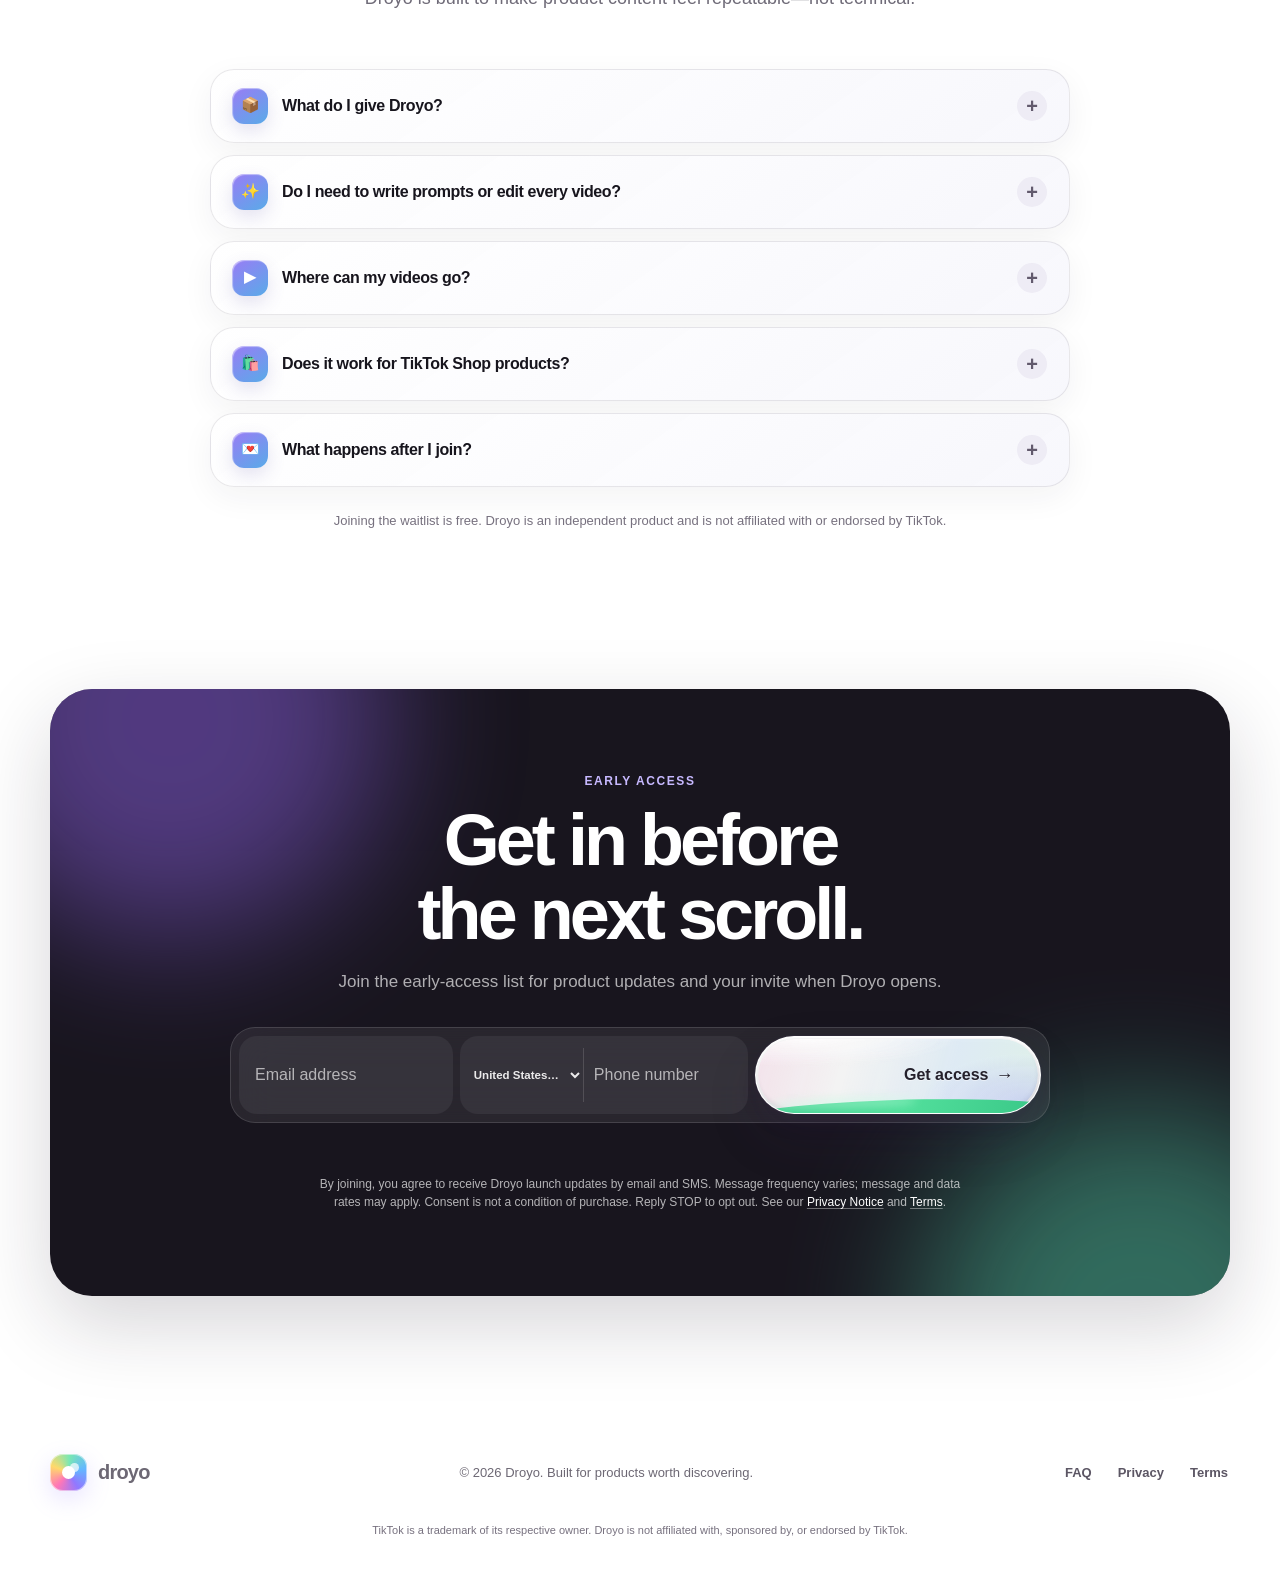
==== commit db8445ba: "Harden international waitlist signup" ====
--- a/index.html
+++ b/index.html
@@ -786,34 +786,36 @@
                 <select id="country-code" name="country_code">
                   <option value="US" data-dial="+1" selected>United States (+1)</option>
                   <option value="CA" data-dial="+1">Canada (+1)</option>
-                  <option value="GB" data-dial="+44">United Kingdom (+44)</option>
-                  <option value="AU" data-dial="+61">Australia (+61)</option>
-                  <option value="DE" data-dial="+49">Germany (+49)</option>
-                  <option value="FR" data-dial="+33">France (+33)</option>
-                  <option value="NL" data-dial="+31">Netherlands (+31)</option>
-                  <option value="IE" data-dial="+353">Ireland (+353)</option>
-                  <option value="NZ" data-dial="+64">New Zealand (+64)</option>
+                  <option value="GB" data-dial="+44" data-trunk="0">United Kingdom (+44)</option>
+                  <option value="AU" data-dial="+61" data-trunk="0">Australia (+61)</option>
+                  <option value="DE" data-dial="+49" data-trunk="0">Germany (+49)</option>
+                  <option value="FR" data-dial="+33" data-trunk="0">France (+33)</option>
+                  <option value="NL" data-dial="+31" data-trunk="0">Netherlands (+31)</option>
+                  <option value="IE" data-dial="+353" data-trunk="0">Ireland (+353)</option>
+                  <option value="NZ" data-dial="+64" data-trunk="0">New Zealand (+64)</option>
                   <option value="ES" data-dial="+34">Spain (+34)</option>
                   <option value="IT" data-dial="+39">Italy (+39)</option>
-                  <option value="SE" data-dial="+46">Sweden (+46)</option>
+                  <option value="SE" data-dial="+46" data-trunk="0">Sweden (+46)</option>
                   <option value="NO" data-dial="+47">Norway (+47)</option>
                   <option value="DK" data-dial="+45">Denmark (+45)</option>
-                  <option value="FI" data-dial="+358">Finland (+358)</option>
-                  <option value="BE" data-dial="+32">Belgium (+32)</option>
-                  <option value="CH" data-dial="+41">Switzerland (+41)</option>
-                  <option value="AT" data-dial="+43">Austria (+43)</option>
+                  <option value="FI" data-dial="+358" data-trunk="0">Finland (+358)</option>
+                  <option value="BE" data-dial="+32" data-trunk="0">Belgium (+32)</option>
+                  <option value="CH" data-dial="+41" data-trunk="0">Switzerland (+41)</option>
+                  <option value="AT" data-dial="+43" data-trunk="0">Austria (+43)</option>
                   <option value="PT" data-dial="+351">Portugal (+351)</option>
                   <option value="PL" data-dial="+48">Poland (+48)</option>
                   <option value="MX" data-dial="+52">Mexico (+52)</option>
                   <option value="BR" data-dial="+55">Brazil (+55)</option>
-                  <option value="IN" data-dial="+91">India (+91)</option>
+                  <option value="IN" data-dial="+91" data-trunk="0">India (+91)</option>
+                  <option value="ID" data-dial="+62" data-trunk="0">Indonesia (+62)</option>
+                  <option value="NG" data-dial="+234" data-trunk="0">Nigeria (+234)</option>
                   <option value="SG" data-dial="+65">Singapore (+65)</option>
-                  <option value="MY" data-dial="+60">Malaysia (+60)</option>
-                  <option value="PH" data-dial="+63">Philippines (+63)</option>
-                  <option value="JP" data-dial="+81">Japan (+81)</option>
-                  <option value="KR" data-dial="+82">South Korea (+82)</option>
-                  <option value="ZA" data-dial="+27">South Africa (+27)</option>
-                  <option value="AE" data-dial="+971">United Arab Emirates (+971)</option>
+                  <option value="MY" data-dial="+60" data-trunk="0">Malaysia (+60)</option>
+                  <option value="PH" data-dial="+63" data-trunk="0">Philippines (+63)</option>
+                  <option value="JP" data-dial="+81" data-trunk="0">Japan (+81)</option>
+                  <option value="KR" data-dial="+82" data-trunk="0">South Korea (+82)</option>
+                  <option value="ZA" data-dial="+27" data-trunk="0">South Africa (+27)</option>
+                  <option value="AE" data-dial="+971" data-trunk="0">United Arab Emirates (+971)</option>
                 </select>
                 <label class="visually-hidden" for="phone">Phone number</label>
                 <input id="phone" name="phone" type="tel" inputmode="tel" autocomplete="tel" maxlength="32" enterkeyhint="send" placeholder="Phone number" aria-describedby="form-note form-message" required>
@@ -1138,6 +1140,7 @@
     const dialOptions = [...countryCode.options];
     const knownCodes = [...new Set(dialOptions.map(option => option.dataset.dial))].sort((a, b) => b.length - a.length);
     const selectedDial = () => countryCode.selectedOptions[0]?.dataset.dial || '+1';
+    const selectedTrunk = () => countryCode.selectedOptions[0]?.dataset.trunk || '';
 
     const syncPhone = ({ format = false } = {}) => {
       const typed = phoneInput.value.trim();
@@ -1159,6 +1162,8 @@
       if (dial === '+1' && digits.length === 11 && digits.startsWith('1')) {
         digits = digits.slice(1);
       }
+      const trunk = selectedTrunk();
+      if (trunk && digits.startsWith(trunk)) digits = digits.slice(trunk.length);
 
       phoneInput.setCustomValidity('');
       fullPhone.value = digits ? `${dial}${digits}` : '';
@@ -1189,7 +1194,10 @@
       const form = event.currentTarget;
       const button = form.querySelector('button');
       if (button.classList.contains('is-sending') || button.classList.contains('is-success')) return;
-      if (form.elements.company.value) return;
+      if (form.elements.company.value) {
+        setFormMessage('error', 'We couldn’t submit this form. Refresh the page and try again.');
+        return;
+      }
 
       syncPhone({ format: true });
       if (!/^\+[1-9]\d{7,14}$/.test(fullPhone.value)) {
@@ -1228,7 +1236,8 @@
         });
 
         const result = response.ok ? null : await response.json().catch(() => null);
-        if (!response.ok && result?.code !== '23505') {
+        const isDuplicate = result?.code === '23505';
+        if (!response.ok && !isDuplicate) {
           throw new Error(result?.message || 'Unable to save your signup.');
         }
 
@@ -1240,8 +1249,8 @@
         button.setAttribute('aria-label', 'You’re in — Droyo early-access list confirmed');
         form.setAttribute('aria-busy', 'false');
         form.querySelectorAll('input, select').forEach(control => { control.disabled = true; });
-        setFormMessage('success', result?.code === '23505'
-          ? 'You’re already on the list — no need to sign up again.'
+        setFormMessage('success', isDuplicate
+          ? 'That email or phone is already on the list — no need to sign up again.'
           : 'You’re in. No confirmation needed — we’ll email and text when access is ready.');
         if (!reducedMotion) animate('.signup-inner', { scale: [1, 1.012, 1], duration: 520, ease: 'inOutSine' });
       } catch (error) {
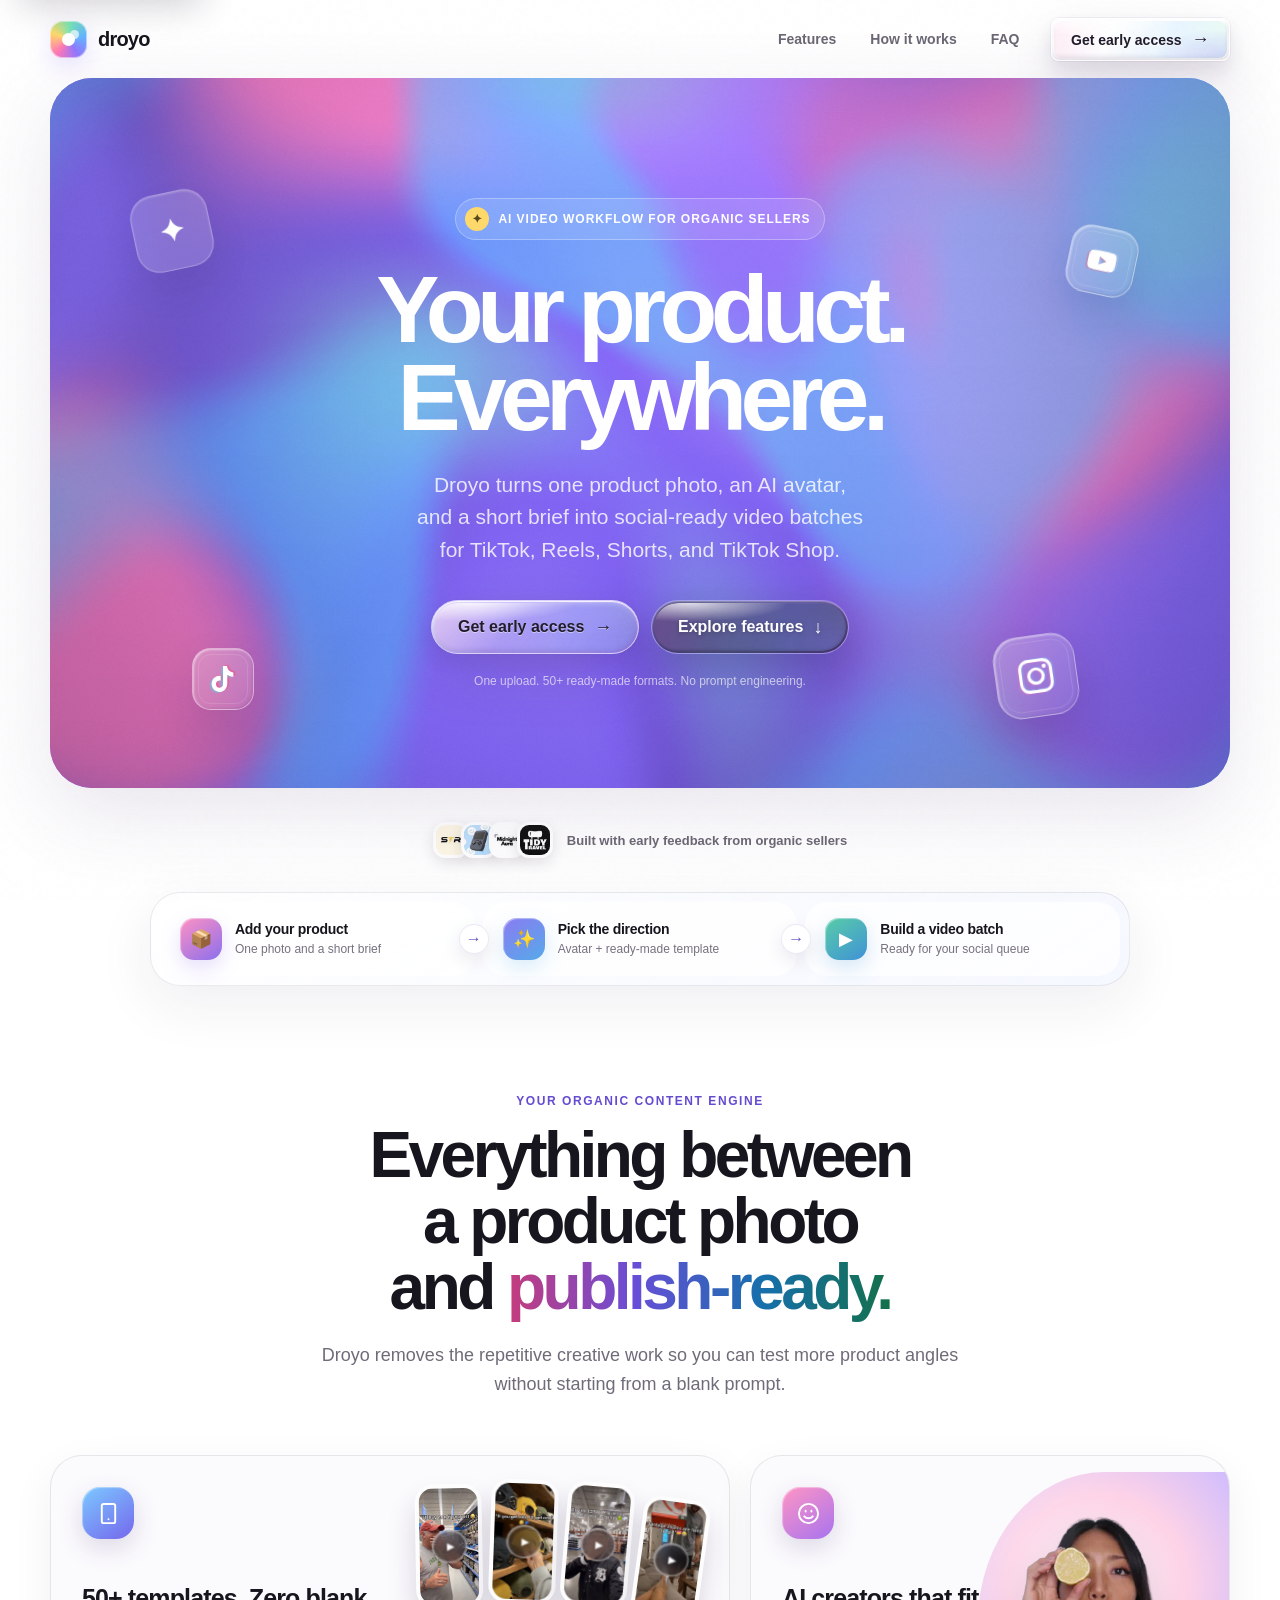
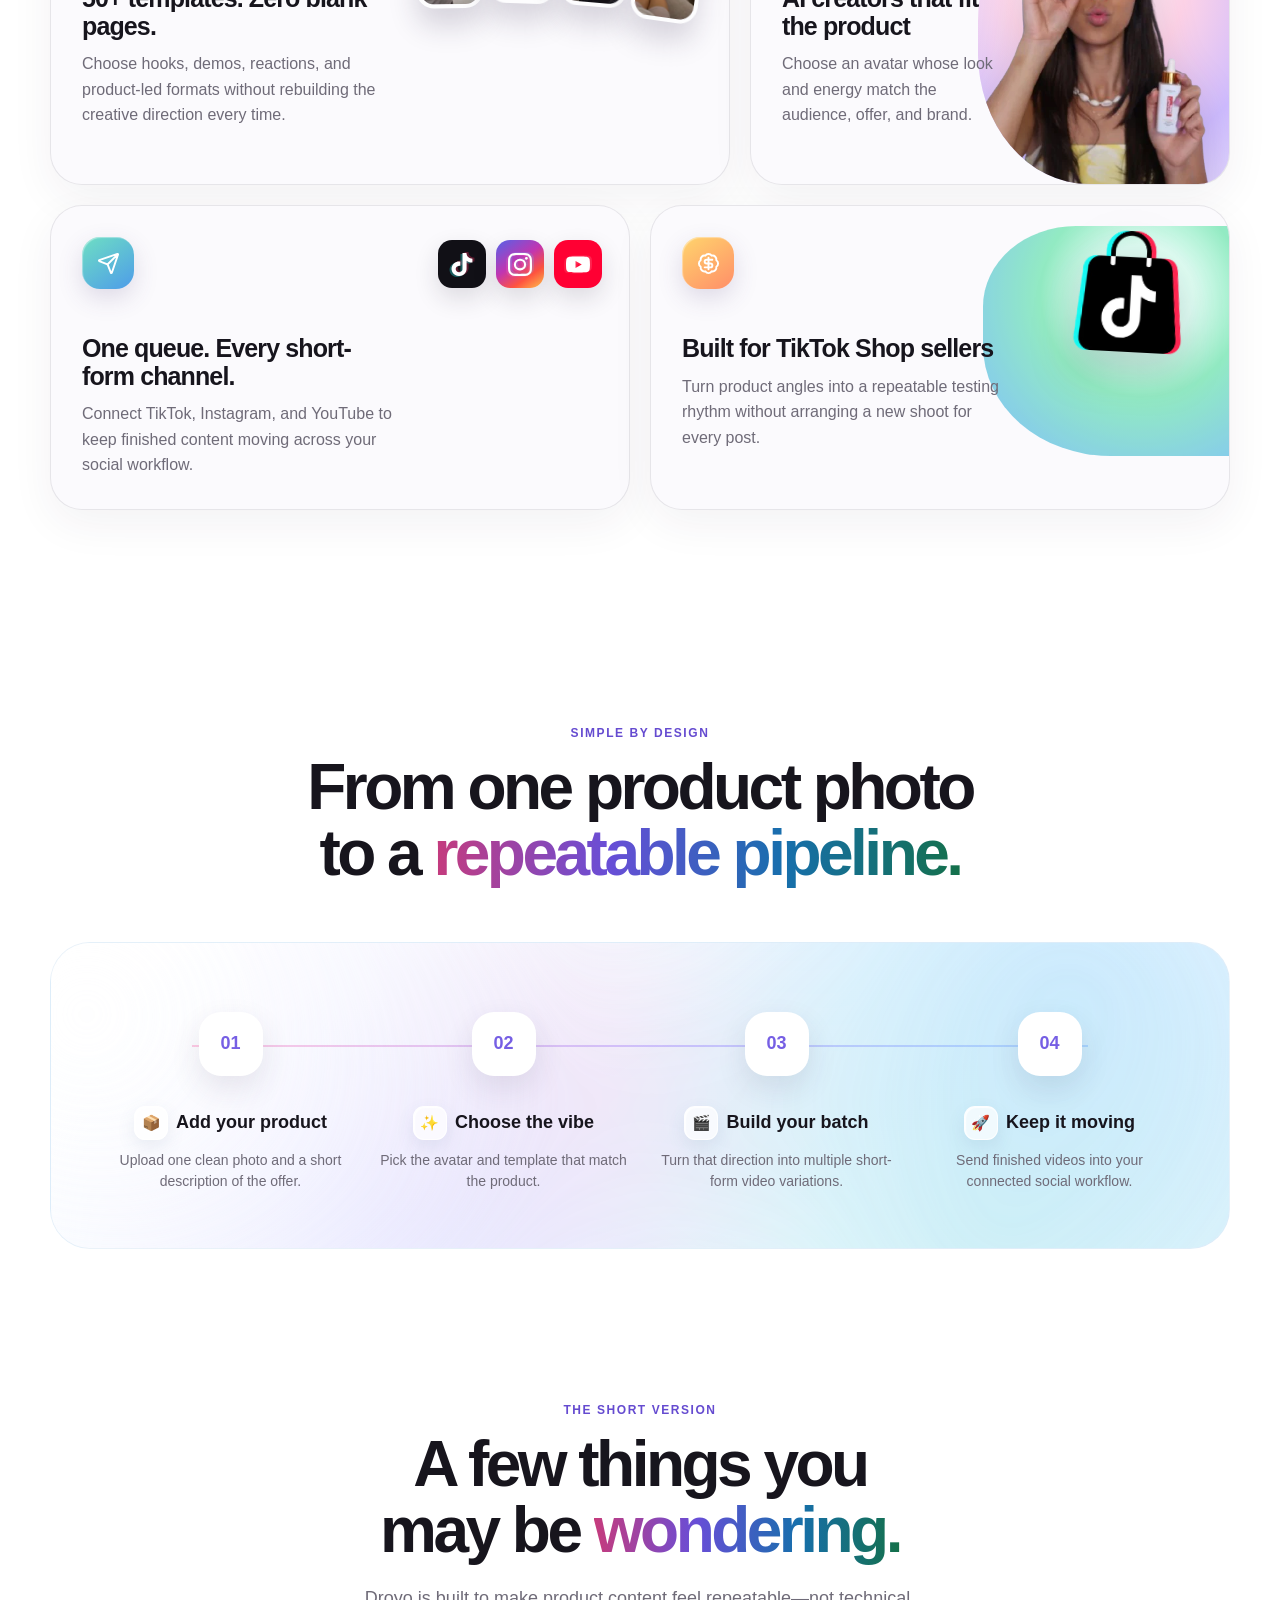
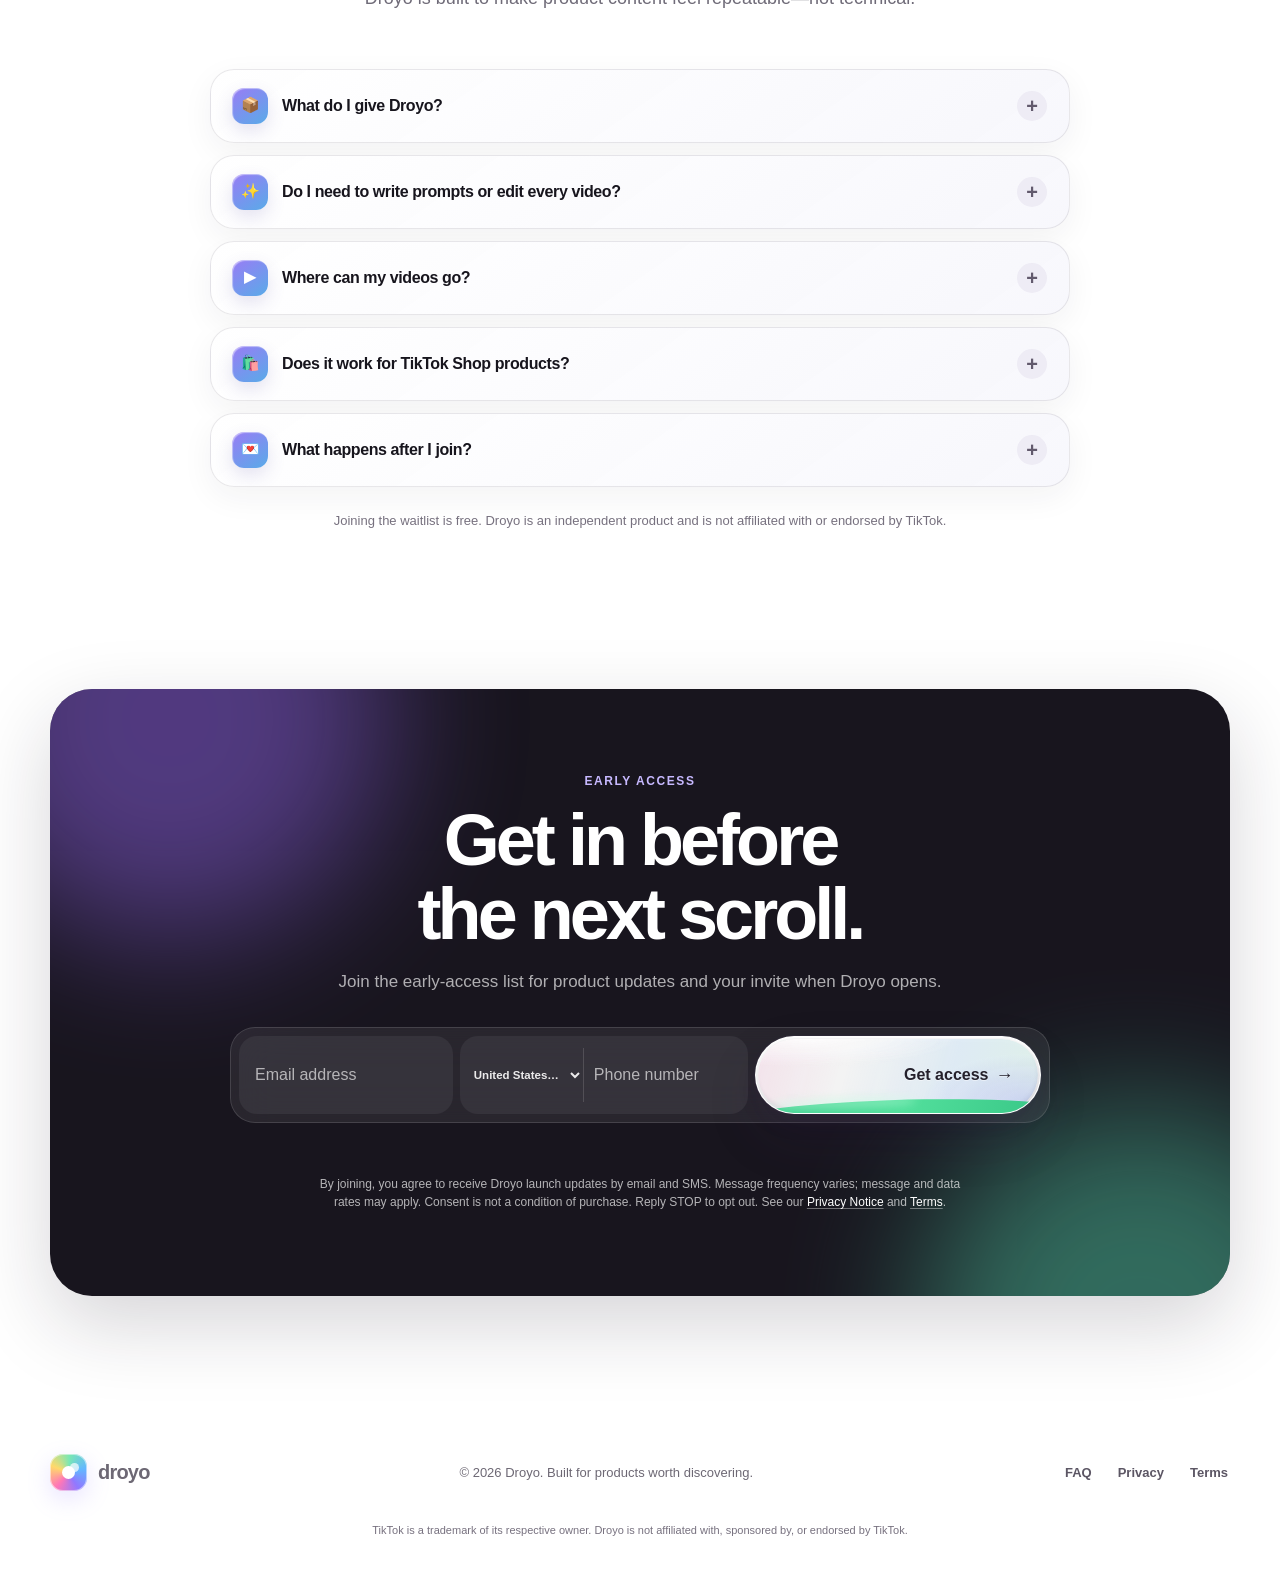
==== commit a47ddc8f: "Validate North American waitlist numbers" ====
--- a/index.html
+++ b/index.html
@@ -1154,7 +1154,9 @@
           if (!currentMatches && matchingOption) countryCode.value = matchingOption.value;
         }
         fullPhone.value = normalized;
-        phoneInput.setCustomValidity(/^\+[1-9]\d{7,14}$/.test(normalized) ? '' : 'Enter a complete international phone number.');
+        const validInternational = /^\+[1-9]\d{7,14}$/.test(normalized);
+        const validNorthAmerican = !normalized.startsWith('+1') || /^\+1\d{10}$/.test(normalized);
+        phoneInput.setCustomValidity(validInternational && validNorthAmerican ? '' : 'Enter a complete international phone number.');
         return;
       }
 
@@ -1165,7 +1167,9 @@
       const trunk = selectedTrunk();
       if (trunk && digits.startsWith(trunk)) digits = digits.slice(trunk.length);
 
-      phoneInput.setCustomValidity('');
+      phoneInput.setCustomValidity(dial === '+1' && digits && digits.length !== 10
+        ? 'Enter a 10-digit US or Canadian phone number.'
+        : '');
       fullPhone.value = digits ? `${dial}${digits}` : '';
       if (format && dial === '+1' && digits.length === 10) {
         phoneInput.value = `(${digits.slice(0,3)}) ${digits.slice(3,6)}-${digits.slice(6)}`;
